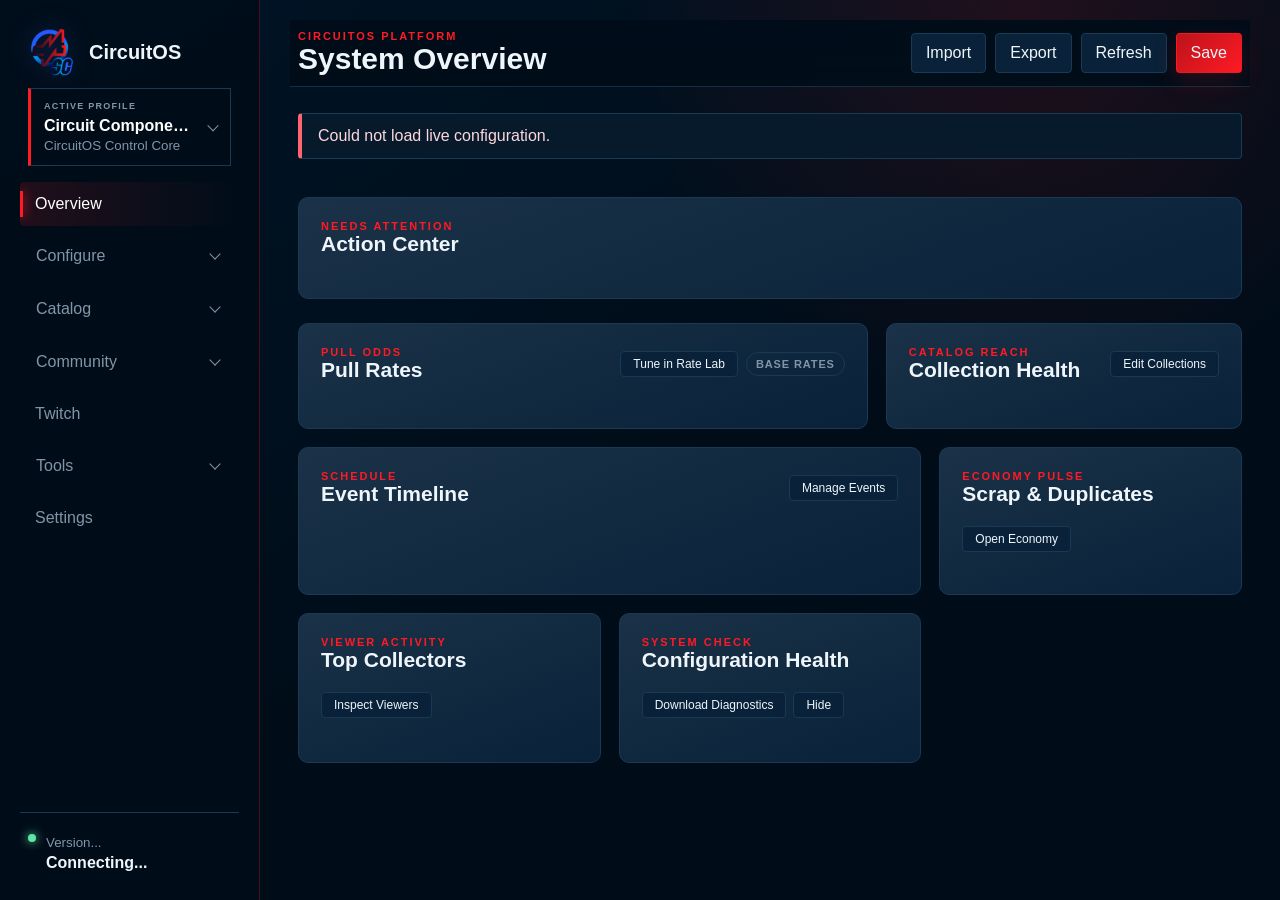
==== tools/admin/index.html @ f86ada71 "0.8 curated themes (2/3, 3/3): Appearance theme+accent + backend schema Rework the Appearance page f" ====
<!doctype html>
<html lang="en">
<head>
  <meta charset="utf-8">
  <meta name="viewport" content="width=device-width, initial-scale=1">
  <title>CircuitOS</title>
  <link rel="stylesheet" href="styles.css">
</head>
<body>
  <div id="firstRunWizard" class="wizard-overlay" role="dialog" aria-modal="true" aria-labelledby="wizardTitle" hidden>
    <div class="wizard-shell">
      <header class="wizard-header">
        <img src="circuitos-icon.png" alt="" class="wizard-logo">
        <div>
          <div class="brand-kicker">CIRCUITOS FIRST RUN</div>
          <h1 id="wizardTitle">Build Your Collection Game</h1>
          <p>Start blank or use the Circuit Components starter. Once setup is done, connect Twitch and you're live.</p>
        </div>
      </header>

      <div class="wizard-progress" aria-label="Setup progress">
        <div class="wizard-progress-step active" data-wizard-progress="1"><span>1</span>Starting point</div>
        <div class="wizard-progress-step" data-wizard-progress="2"><span>2</span>Game identity</div>
        <div class="wizard-progress-step" data-wizard-progress="3"><span>3</span>First collection</div>
        <div class="wizard-progress-step" data-wizard-progress="4"><span>4</span>Review</div>
      </div>

      <div id="wizardError" class="notice error" hidden></div>

      <section class="wizard-step" data-wizard-step="1">
        <div class="wizard-step-heading">
          <div class="panel-kicker">STARTING POINT</div>
          <h2>How do you want to begin?</h2>
          <p>You can add, remove, import, and rename collections later.</p>
        </div>
        <div class="wizard-choice-grid">
          <button type="button" class="wizard-choice active" data-wizard-preset="blank">
            <strong>Blank Collection</strong>
            <span>One generic collection with your own starter items.</span>
            <small>Recommended for cards, creatures, games, and original ideas.</small>
          </button>
          <button type="button" class="wizard-choice" data-wizard-preset="circuit">
            <strong>Circuit Components Starter</strong>
            <span>Use the included five-collection electronics catalog.</span>
            <small>A complete example you can customize immediately.</small>
          </button>
        </div>
      </section>

      <section class="wizard-step" data-wizard-step="2" hidden>
        <div class="wizard-step-heading">
          <div class="panel-kicker">GAME IDENTITY</div>
          <h2>Name the experience</h2>
          <p>These names appear in the editor, your overlay, and chat. "Redemption name" is the channel-point reward viewers redeem to pull; the singular/plural just keep chat messages reading naturally.</p>
        </div>
        <div class="wizard-field-grid">
          <label class="field"><span>Game name</span><input id="wizardGameName" maxlength="80" placeholder="e.g. Card Quest"></label>
          <label class="field"><span>Panel nickname</span><input id="wizardAdminName" maxlength="80" placeholder="e.g. Card Quest Control" title="Shown in the sidebar under your game name."></label>
          <label class="field"><span>Redemption name</span><input id="wizardRedemptionName" maxlength="80" placeholder="e.g. Pull a Card"></label>
          <label class="field"><span>Item singular</span><input id="wizardItemSingular" maxlength="80" placeholder="e.g. card"></label>
          <label class="field"><span>Item plural</span><input id="wizardItemPlural" maxlength="80" placeholder="e.g. cards"></label>
          <label class="field"><span>Collection singular</span><input id="wizardCollectionSingular" maxlength="80" placeholder="e.g. set"></label>
          <label class="field"><span>Collection plural</span><input id="wizardCollectionPlural" maxlength="80" placeholder="e.g. sets"></label>
          <label class="field"><span>Currency name</span><input id="wizardCurrencyName" maxlength="80" placeholder="e.g. Coins"></label>
          <label class="field wizard-color-field"><span>Accent color</span><input id="wizardAccent" type="color" value="#ff1a24"></label>
        </div>
      </section>

      <section class="wizard-step" data-wizard-step="3" hidden>
        <div class="wizard-step-heading">
          <div class="panel-kicker">FIRST COLLECTION</div>
          <h2 id="wizardCollectionHeading">Create the first collection</h2>
          <p id="wizardCollectionHelp">Enter one starter item per line. Stable IDs are generated automatically.</p>
        </div>
        <div id="wizardBlankCollection" class="wizard-collection-fields">
          <label class="field"><span>Collection name</span><input id="wizardCollectionName" maxlength="80" value="Starter Collection"></label>
          <label class="field"><span>Starter items</span><textarea id="wizardItems" rows="9">Item One
Item Two
Item Three</textarea></label>
        </div>
        <div id="wizardStarterSummary" class="wizard-preset-summary" hidden></div>
      </section>

      <section class="wizard-step" data-wizard-step="4" hidden>
        <div class="wizard-step-heading">
          <div class="panel-kicker">REVIEW</div>
          <h2>Ready to initialize CircuitOS</h2>
          <p>This creates the profile and catalog with validation and timestamped backups.</p>
        </div>
        <div id="wizardReview" class="wizard-review"></div>
      </section>

      <footer class="wizard-footer">
        <button id="wizardBackButton" type="button" class="button secondary" hidden>Back</button>
        <div class="wizard-footer-spacer"></div>
        <button id="wizardNextButton" type="button" class="button primary">Next</button>
        <button id="wizardCompleteButton" type="button" class="button primary" hidden>Create Game</button>
      </footer>
    </div>
  </div>

  <div id="eventImportModal" class="import-overlay" role="dialog" aria-modal="true" aria-labelledby="eventImportTitle" hidden>
    <div class="import-shell">
      <div class="import-header">
        <div>
          <div class="panel-kicker">CATALOG BUILDER</div>
          <h1 id="eventImportTitle">Import Event Items</h1>
          <p>Paste a list or load a CSV, inspect the generated IDs, then apply it to the editor.</p>
        </div>
        <button id="closeEventImportButton" class="button secondary small" type="button">Close</button>
      </div>
      <div class="import-body">
        <div class="import-controls">
          <label class="field">
            <span>Destination</span>
            <select id="eventImportMode">
              <option value="new">Create a new event</option>
              <option value="existing">Add to an existing event</option>
            </select>
          </label>
          <label id="eventImportNameField" class="field">
            <span>New event name</span>
            <input id="eventImportName" type="text" value="Imported Event" maxlength="80">
          </label>
          <label id="eventImportTargetField" class="field" hidden>
            <span>Existing event</span>
            <select id="eventImportTarget"></select>
          </label>
          <label class="field">
            <span>Input format</span>
            <select id="eventImportFormat">
              <option value="auto">Auto detect</option>
              <option value="names">Names only</option>
              <option value="id-name">ID and name CSV</option>
            </select>
          </label>
          <label id="eventImportWeightField" class="field">
            <span>Pull weight</span>
            <input id="eventImportWeight" type="number" min="0" step="0.1" value="10">
          </label>
          <label id="eventImportValueField" class="field">
            <span id="eventImportValueLabel">Salvage value</span>
            <input id="eventImportValue" type="number" min="1" step="1" value="2">
          </label>
          <label id="eventImportStartField" class="field">
            <span>Starts (local time)</span>
            <input id="eventImportStart" type="datetime-local">
          </label>
          <label id="eventImportEndField" class="field">
            <span>Ends (local time)</span>
            <input id="eventImportEnd" type="datetime-local">
          </label>
        </div>
        <div class="import-source-row">
          <label class="field import-source-field">
            <span>Items</span>
            <textarea id="eventImportSource" rows="9" placeholder="Pikachu&#10;Raichu&#10;Pichu"></textarea>
          </label>
          <div class="import-source-help">
            <button id="loadEventCsvButton" class="button secondary" type="button">Load CSV</button>
            <input id="eventCsvFile" type="file" accept=".csv,.txt,text/csv,text/plain" hidden>
            <p>Names-only lists use one item per line. CSV accepts <code>id,name</code> with an optional header and quoted values.</p>
          </div>
        </div>
        <div class="import-preview-header">
          <div>
            <div class="subsection-title">Preview</div>
            <p id="eventImportSummary">Enter items to build a preview.</p>
          </div>
          <span id="eventImportStatus" class="metric-chip">WAITING</span>
        </div>
        <div id="eventImportIssues" class="import-issues"></div>
        <div class="import-table-wrap">
          <div class="import-table import-table-header">
            <span>#</span><span>Generated ID</span><span>Display name</span><span>Status</span>
          </div>
          <div id="eventImportPreview" class="import-preview"></div>
        </div>
      </div>
      <div class="import-footer">
        <span>Applying changes updates the editor only. Saving still requires confirmation and creates backups.</span>
        <div class="import-footer-actions">
          <button id="cancelEventImportButton" class="button secondary" type="button">Cancel</button>
          <button id="skipEventImportButton" class="button secondary" type="button" hidden>Skip Errors</button>
          <button id="applyEventImportButton" class="button primary" type="button" disabled>Apply to Editor</button>
        </div>
      </div>
    </div>
  </div>

  <div id="collectionImportModal" class="import-overlay" role="dialog" aria-modal="true" aria-labelledby="collectionImportTitle" hidden>
    <div class="import-shell">
      <div class="import-header">
        <div>
          <div class="panel-kicker">CATALOG BUILDER</div>
          <h1 id="collectionImportTitle">Import Collection Items</h1>
          <p>Paste a list or load a CSV, inspect the generated IDs, then apply it to the editor.</p>
        </div>
        <button id="closeCollectionImportButton" class="button secondary small" type="button">Close</button>
      </div>
      <div class="import-body">
        <div class="import-controls">
          <label class="field">
            <span>Destination</span>
            <select id="collectionImportMode">
              <option value="new">Create a new collection</option>
              <option value="existing">Add to an existing collection</option>
            </select>
          </label>
          <label id="collectionImportNameField" class="field">
            <span>New collection name</span>
            <input id="collectionImportName" type="text" value="Imported Collection" maxlength="80">
          </label>
          <label id="collectionImportTargetField" class="field" hidden>
            <span>Existing collection</span>
            <select id="collectionImportTarget"></select>
          </label>
          <label class="field">
            <span>Input format</span>
            <select id="collectionImportFormat">
              <option value="auto">Auto detect</option>
              <option value="names">Names only</option>
              <option value="id-name">ID and name CSV</option>
            </select>
          </label>
          <label id="collectionImportWeightField" class="field">
            <span>Pull weight</span>
            <input id="collectionImportWeight" type="number" min="0" step="0.1" value="10">
          </label>
          <label id="collectionImportValueField" class="field">
            <span>Salvage value</span>
            <input id="collectionImportValue" type="number" min="1" step="1" value="1">
          </label>
        </div>
        <div class="import-source-row">
          <label class="field import-source-field">
            <span>Items</span>
            <textarea id="collectionImportSource" rows="9" placeholder="Pikachu&#10;Raichu&#10;Pichu"></textarea>
          </label>
          <div class="import-source-help">
            <button id="loadCollectionCsvButton" class="button secondary" type="button">Load CSV</button>
            <input id="collectionCsvFile" type="file" accept=".csv,.txt,text/csv,text/plain" hidden>
            <p>Names-only lists use one item per line. CSV accepts <code>id,name</code> with an optional header and quoted values.</p>
          </div>
        </div>
        <div class="import-preview-header">
          <div>
            <div class="subsection-title">Preview</div>
            <p id="collectionImportSummary">Enter items to build a preview.</p>
          </div>
          <span id="collectionImportStatus" class="metric-chip">WAITING</span>
        </div>
        <div id="collectionImportIssues" class="import-issues"></div>
        <div class="import-table-wrap">
          <div class="import-table import-table-header">
            <span>#</span><span>Generated ID</span><span>Display name</span><span>Status</span>
          </div>
          <div id="collectionImportPreview" class="import-preview"></div>
        </div>
      </div>
      <div class="import-footer">
        <span>Applying changes updates the editor only. Saving still requires confirmation and creates backups.</span>
        <div class="import-footer-actions">
          <button id="cancelCollectionImportButton" class="button secondary" type="button">Cancel</button>
          <button id="skipCollectionImportButton" class="button secondary" type="button" hidden>Skip Errors</button>
          <button id="applyCollectionImportButton" class="button primary" type="button" disabled>Apply to Editor</button>
        </div>
      </div>
    </div>
  </div>

  <div class="app-shell">
    <aside class="sidebar">
      <div class="brand">
        <img class="brand-icon" src="circuitos-icon.png" alt="">
        <div class="brand-title">CircuitOS</div>
      </div>

      <div class="profile-switcher-wrap">
        <button id="profileSwitcherTrigger" class="active-profile" type="button" aria-haspopup="listbox" aria-expanded="false">
          <span>ACTIVE PROFILE</span>
          <strong id="activeProfileGame">Circuit Components</strong>
          <small id="activeProfileAdmin">CircuitOS Control Core</small>
        </button>
        <div id="profileSwitcherDropdown" class="profile-switcher-dropdown" hidden role="listbox">
          <div id="profileSwitcherList" class="profile-switcher-list"></div>
          <button id="profileSwitcherManage" class="profile-switcher-manage" type="button">
            <i class="ti ti-settings" aria-hidden="true"></i> Manage profiles
          </button>
        </div>
      </div>

      <nav class="nav" aria-label="Admin sections">
        <button class="nav-button active" data-view="overview">Overview</button>
        <details class="nav-group" id="settingsNav">
          <summary>Configure</summary>
          <div class="nav-group-items">
            <button class="nav-button" data-view="branding">Game Profile</button>
            <button class="nav-button" data-view="appearance">Appearance</button>
            <button class="nav-button" data-view="overlay">Overlay Editor</button>
            <button class="nav-button" data-view="messages">Messages</button>
          </div>
        </details>
        <details class="nav-group" id="collectionsNav">
          <summary>Catalog</summary>
          <div class="nav-group-items">
            <button class="nav-button" data-view="collections">Main Collections</button>
            <button class="nav-button" data-view="events">Events</button>
            <button class="nav-button" data-view="boost">Featured Boost</button>
          </div>
        </details>
        <details class="nav-group" id="viewersNav">
          <summary>Community</summary>
          <div class="nav-group-items">
            <button class="nav-button" data-view="viewers">Inventory</button>
            <button class="nav-button" data-view="roles">Discord Roles <span id="roleNavBadge" class="nav-badge" hidden></span></button>
            <button class="nav-button" data-view="economy">Economy</button>
            <button class="nav-button" data-view="patchnotes">Patch Notes</button>
          </div>
        </details>
        <button class="nav-button" data-view="twitch">Twitch</button>
        <details class="nav-group" id="toolsNav">
          <summary>Tools</summary>
          <div class="nav-group-items">
            <button class="nav-button" data-view="ratelab">Rate Lab</button>
            <button class="nav-button" data-view="backups">Backups</button>
          </div>
        </details>
        <button class="nav-button" data-view="settings">Settings</button>
      </nav>

      <div class="sidebar-footer">
        <span class="connection-dot"></span>
        <div>
          <small id="runtimeVersion">Version...</small>
          <button type="button" id="sessionMode" class="session-mode" title="Account, data location, and Twitch login">Connecting...</button>
        </div>
        <div id="sessionPanel" class="session-panel" hidden></div>
      </div>
    </aside>

    <main class="workspace">
      <header class="topbar">
        <div>
          <div class="eyebrow">CIRCUITOS PLATFORM</div>
          <h1 id="viewTitle">System Overview</h1>
        </div>
        <div class="top-actions">
          <input id="importFile" type="file" accept="application/json" hidden>
          <button id="importButton" class="button secondary">Import</button>
          <button id="exportButton" class="button secondary">Export</button>
          <button id="reloadButton" class="button secondary" title="Reload everything from disk (catalog, profile, viewers, roles, backups)">Refresh</button>
          <button id="saveButton" class="button primary" title="Save catalog changes — collections, items, rates, and boost">Save</button>
        </div>
      </header>

      <div id="notice" class="notice" hidden></div>

      <section id="brandingView" class="view">
        <div class="branding-layout">
          <article class="panel">
            <div class="panel-header">
              <div>
                <div class="panel-kicker">SYSTEM PROFILE</div>
                <h2>Game Profile</h2>
              </div>
              <span id="profileStatus" class="metric-chip"></span>
            </div>
            <p class="profile-help">These choices shape the names and chat commands across your game — the overlay and chat replies.</p>
            <div class="profile-fields">
              <label class="field"><span>Game name</span><input id="profileGameName" type="text" maxlength="80"></label>
              <label class="field"><span>Panel nickname</span><input id="profileAdminName" type="text" maxlength="80" title="Name shown in the sidebar under your game name. Also used as the control panel title."></label>
              <label class="field"><span>Redemption name</span><input id="profileRedemptionName" type="text" maxlength="80"></label>
              <label class="field"><span>Redemption cost (points)</span><input id="profileRedemptionCost" type="number" min="1" max="1000000" step="1" title="Channel-point cost when CircuitOS creates this profile's Twitch reward. Used on first sync; you can also change it from the Twitch page."></label>
              <label class="field"><span>Item singular</span><input id="profileItemSingular" type="text" maxlength="80"></label>
              <label class="field"><span>Item plural</span><input id="profileItemPlural" type="text" maxlength="80"></label>
              <label class="field"><span>Collection singular</span><input id="profileCollectionSingular" type="text" maxlength="80"></label>
              <label class="field"><span>Collection plural</span><input id="profileCollectionPlural" type="text" maxlength="80"></label>
              <label class="field"><span>Currency name</span><input id="profileCurrencyName" type="text" maxlength="80"></label>
              <label class="field"><span>Cooldown between redeems (sec)</span><input id="profileCooldown" type="number" min="0" max="3600" step="1" title="Seconds between pulls per viewer. 0 = no cooldown."></label>
              <label class="field"><span>Duplicate protection (pulls)</span><input id="profileDupProtection" type="number" min="0" max="20" step="1" title="After a duplicate pull, the next N pulls for that viewer are guaranteed to land on items they don't own yet. 0 = disabled."></label>
            </div>
            <div class="subsection-title">Chat commands</div>
            <div id="profileCommands" class="command-list"></div>
            <div class="subsection-title">Test a command</div>
            <p class="panel-note">Run a command against this profile's saved data as a sandbox viewer — no Twitch, no live data changed. Save first to test your latest edits.</p>
            <div class="command-tester">
              <input id="commandTestInput" type="text" placeholder="e.g. components, balance, collection circuits" autocomplete="off">
              <button id="commandTestButton" class="button secondary" type="button">Run test</button>
            </div>
            <div id="commandTestOutput" class="command-test-output" hidden></div>
            <div class="profile-actions">
              <button id="resetProfileButton" class="button secondary">Reset to defaults</button>
              <button id="saveProfileButton" class="button primary">Save</button>
            </div>
          </article>

          <article class="panel profile-preview-panel">
            <div class="panel-kicker">LIVE PREVIEW</div>
            <div class="profile-preview-brand">
              <img class="brand-icon profile-preview-icon" src="circuitos-icon.png" alt="">
              <div>
                <h2 id="previewAdminName"></h2>
              </div>
            </div>
            <div class="profile-preview-card">
              <span id="previewGameName"></span>
              <strong id="previewRedemptionName"></strong>
              <p id="previewTerminology"></p>
            </div>
            <div class="profile-preview-message" id="previewMessage"></div>
          </article>
        </div>
      </section>

      <section id="appearanceView" class="view">
        <div class="branding-layout">
          <article class="panel">
            <div class="panel-header">
              <div>
                <div class="panel-kicker">APPEARANCE</div>
                <h2>Theme</h2>
              </div>
              <span id="appearanceStatus" class="metric-chip"></span>
            </div>
            <p class="profile-help">Pick a base theme, then your accent color. The structural colors are designed to stay legible and consistent — your accent is the brand pop. Saves with your game profile.</p>
            <div id="profileColors" class="color-grid"></div>
            <div class="profile-actions">
              <button id="saveAppearanceButton" class="button primary">Save</button>
            </div>
          </article>

          <article class="panel profile-preview-panel">
            <div class="panel-kicker">LIVE PREVIEW</div>
            <p class="profile-help">The whole panel restyles as you pick colors.</p>
            <div class="profile-preview-card">
              <strong>Sample panel</strong>
              <p>Headings, body text, and muted captions use your Text and Muted colors.</p>
            </div>
            <div class="profile-preview-message">@Viewer found a new item! Balance: 25.</div>
            <div class="profile-actions">
              <button type="button" class="button primary">Accent button</button>
              <button type="button" class="button secondary">Secondary</button>
            </div>
          </article>
        </div>
      </section>

      <section id="messagesView" class="view">
        <div class="messages-toolbar">
          <div>
            <div class="panel-kicker">CHAT OUTPUT</div>
            <h2>Message Templates</h2>
            <p>These are the lines your bot posts in chat. Use only the placeholders shown for each message. Native Twitch applies them as soon as you save.</p>
          </div>
          <span id="messageStatus" class="metric-chip"></span>
          <button id="resetAllMessagesButton" class="button secondary">Reset All Messages</button>
          <button id="saveMessagesButton" class="button primary">Save Messages</button>
        </div>
        <details class="message-guide">
          <summary>How message templates work</summary>
          <div class="message-guide-body">
            <p>Write the sentence exactly as viewers should see it. Placeholder chips insert live values such as the viewer name, item, progress, or balance.</p>
            <p>Click a chip to insert it at the cursor. Hover or focus a chip to see what it means. Keep the braces intact. Native Twitch uses your changes right after you save.</p>
          </div>
        </details>
        <div id="messageList" class="message-list"></div>
      </section>


      <section id="twitchView" class="view">
        <div class="twitch-layout">
          <article class="panel twitch-hero-panel">
            <div class="panel-header">
              <div>
                <div class="panel-kicker">NATIVE INTEGRATION</div>
                <h2>Twitch Settings</h2>
              </div>
              <span id="twitchStatusChip" class="metric-chip">CHECKING</span>
            </div>
            <p class="profile-help">Native Twitch is the 0.7 path: log in, verify readiness, then let CircuitOS manage rewards and redemptions without pasted C#.</p>
            <div id="twitchAccountCard" class="twitch-account-card"></div>
          </article>

          <article class="panel twitch-helper-panel">
            <div class="panel-header">
              <div>
                <div class="panel-kicker">WORKFLOW</div>
                <h2>Twitch Tools</h2>
              </div>
            </div>
            <p class="profile-help">Keep the Twitch page focused on things you can do: rewards, native mode, and fallback setup.</p>
            <div id="twitchUtilityList" class="twitch-utility-grid"></div>
          </article>

          <article class="panel twitch-wide-panel">
            <div class="panel-header">
              <div>
                <div class="panel-kicker">CHANNEL POINTS</div>
                <h2>Reward Management</h2>
              </div>
            </div>
            <p class="profile-help">Create, review, and eventually edit or remove the channel-point rewards CircuitOS manages for live profiles.</p>
            <div id="twitchRewardList" class="twitch-reward-list"></div>
          </article>
        </div>
      </section>

      <section id="overviewView" class="view active">
        <div id="stats" class="stats-grid overview-stats"></div>

        <article class="panel overview-action-panel">
          <div class="panel-header">
            <div>
              <div class="panel-kicker">NEEDS ATTENTION</div>
              <h2>Action Center</h2>
            </div>
          </div>
          <div id="actionCenter" class="action-list"></div>
        </article>

        <div class="overview-grid">
          <article class="panel overview-rate-panel">
            <div class="panel-header">
              <div>
                <div class="panel-kicker">PULL ODDS</div>
                <h2 id="rateChartTitle">Pull Rates</h2>
              </div>
              <div class="rate-panel-actions">
                <button class="button small" data-jump-view="ratelab">Tune in Rate Lab</button>
                <span id="rateStateChip" class="metric-chip">BASE RATES</span>
              </div>
            </div>
            <div id="rateChart" class="rate-chart"></div>
          </article>

          <article class="panel clickable-card" data-jump-view="collections">
            <div class="panel-header">
              <div>
                <div class="panel-kicker">CATALOG REACH</div>
                <h2 id="collectionHealthTitle">Collection Health</h2>
              </div>
              <button id="editCollectionsButton" class="button small" data-jump-view="collections">Edit Collections</button>
            </div>
            <div id="overviewCollections" class="health-table"></div>
          </article>
        </div>

        <div class="dashboard-grid">
          <article class="panel dashboard-wide clickable-card" data-jump-view="events">
            <div class="panel-header">
              <div>
                <div class="panel-kicker">SCHEDULE</div>
                <h2>Event Timeline</h2>
              </div>
              <button class="button small" data-jump-view="events">Manage Events</button>
            </div>
            <div id="overviewEvents" class="timeline-list"></div>
          </article>

          <article class="panel clickable-card" data-jump-view="economy">
            <div class="panel-header">
              <div>
                <div class="panel-kicker">ECONOMY PULSE</div>
                <h2 id="overviewEconomyTitle">Scrap &amp; Duplicates</h2>
              </div>
              <button class="button small" data-jump-view="economy">Open Economy</button>
            </div>
            <div id="overviewEconomy" class="pulse-grid"></div>
          </article>

          <article class="panel clickable-card" data-jump-view="viewers">
            <div class="panel-header">
              <div>
                <div class="panel-kicker">VIEWER ACTIVITY</div>
                <h2>Top Collectors</h2>
              </div>
              <button class="button small" data-jump-view="viewers">Inspect Viewers</button>
            </div>
            <div id="overviewLeaders" class="leader-list compact-list"></div>
          </article>

          <article id="systemCheckPanel" class="panel">
            <div class="panel-header">
              <div>
                <div class="panel-kicker">SYSTEM CHECK</div>
                <h2>Configuration Health</h2>
              </div>
              <div class="panel-header-actions">
                <button id="downloadDiagnosticsButton" class="button small">Download Diagnostics</button>
                <button id="hideSystemCheckButton" class="button small" type="button" title="Hide this card">Hide</button>
              </div>
            </div>
            <div id="healthList" class="health-list"></div>
          </article>
        </div>
        <button id="showSystemCheckButton" class="button secondary small overview-restore" type="button" hidden>Show System Check card</button>
      </section>

      <section id="economyView" class="view">
        <div id="economyStats" class="stats-grid"></div>
        <div class="overview-grid">
          <article class="panel">
            <div class="panel-header">
              <div>
                <div class="panel-kicker">DUPLICATE PRESSURE</div>
                <h2 id="collectionEconomyTitle">Unclaimed Scrap by Collection</h2>
              </div>
            </div>
            <div id="collectionEconomy" class="economy-table"></div>
          </article>
          <article class="panel">
            <div class="panel-header">
              <div>
                <div class="panel-kicker">CIRCULATION</div>
                <h2 id="currencyLeaderTitle">Top Scrap Balances</h2>
              </div>
            </div>
            <div id="scrapLeaders" class="leader-list"></div>
          </article>
        </div>
      </section>

      <section id="viewersView" class="view">
        <div class="viewer-toolbar">
          <div>
            <div class="panel-kicker">READ-ONLY INVENTORY</div>
            <h2>Viewer Inspector</h2>
          </div>
          <input id="viewerSearch" type="search" placeholder="Search display name or Twitch ID">
        </div>
        <div class="viewer-layout">
          <div id="viewerList" class="viewer-list"></div>
          <article id="viewerDetail" class="panel viewer-detail"></article>
        </div>
      </section>

      <section id="rolesView" class="view">
        <div id="roleStats" class="stats-grid"></div>
        <div class="role-layout">
          <article class="panel role-queue-panel">
            <div class="panel-header">
              <div>
                <div class="panel-kicker">ACTION REQUIRED</div>
                <h2>Pending Role Awards</h2>
              </div>
              <span id="pendingRoleCount" class="metric-chip"></span>
            </div>
            <div id="pendingRoleAwards" class="role-award-list"></div>
          </article>

          <article class="panel">
            <div class="panel-header">
              <div>
                <div class="panel-kicker">ROLE MAPPING</div>
                <h2>Discord Role Names</h2>
              </div>
            </div>
            <p class="role-help">Enter the exact role name used in your Discord server.</p>
            <div id="roleNameSettings" class="role-name-list"></div>
            <button id="saveRoleNamesButton" class="button primary role-save">Save Role Names</button>
          </article>

          <article class="panel role-history-panel">
            <div class="panel-header">
              <div>
                <div class="panel-kicker">COMPLETED TASKS</div>
                <h2>Assignment History</h2>
              </div>
            </div>
            <div id="assignedRoleAwards" class="role-award-list"></div>
          </article>
        </div>
      </section>

      <section id="ratelabView" class="view">
        <div class="ratelab-toolbar">
          <div>
            <div class="panel-kicker">PULL ODDS</div>
            <h2>Rate Lab</h2>
            <p>Adjust collection odds and review how the pulls should land.</p>
          </div>
          <div class="ratelab-toolbar-controls">
            <label class="simulation-count">
              <span>SIMULATED REDEEMS</span>
              <input id="ratelabSimCount" type="number" min="100" max="100000" step="100" value="10000">
            </label>
            <button id="runRatelabSimButton" class="button primary">Run Check</button>
          </div>
          <span id="ratelabBoostChip" class="metric-chip">BASE RATES</span>
        </div>

        <div id="ratelabStats" class="stats-grid"></div>

        <div class="ratelab-layout">
          <article class="panel">
            <div class="panel-header">
              <div>
                <div class="panel-kicker">ODDS</div>
                <h2>Collection Odds</h2>
              </div>
              <button class="help-tip" type="button" data-tip="Higher weights make a collection show up more often. The percent shown is its share of all active pull weight. Changes save with the main Save action.">?</button>
            </div>
            <div id="ratelabWeightEditor" class="weight-editor"></div>
          </article>

          <article class="panel">
            <div class="panel-header">
              <div>
                <div class="panel-kicker">DISTRIBUTION CHECK</div>
                <h2>Expected vs. Simulated</h2>
              </div>
              <span id="ratelabSimStatus" class="metric-chip">READY</span>
            </div>
            <div id="ratelabSimResults" class="simulation-table"></div>
          </article>
        </div>

        <article class="panel ratelab-tiers-panel">
          <div class="panel-header">
            <div>
              <div class="panel-kicker">ITEM RARITY</div>
              <h2>Rarity Tiers</h2>
            </div>
            <button class="help-tip" type="button" data-tip="Rarity tiers give items within a collection different pull weights. When tiers are defined, the pull rolls a tier first (weighted), then picks a random item from that tier. Collections without tiers pull all items at equal odds.">?</button>
          </div>
          <div id="ratelabTiersContent"></div>
        </article>
      </section>

      <section id="patchnotesView" class="view">
        <div class="patch-layout">
          <article class="panel patch-editor">
            <div class="panel-header">
              <div>
                <div class="panel-kicker">DISCORD DRAFT</div>
                <h2>Patch Note Builder</h2>
              </div>
              <span id="patchChangeCount" class="metric-chip">0 CHANGES</span>
            </div>
            <label class="field wide patch-field">
              <span>Post title</span>
              <input id="patchTitle" type="text" maxlength="120" value="Circuit Components Update">
            </label>
            <label class="field wide patch-field">
              <span>Opening message (optional)</span>
              <textarea id="patchIntro" rows="3" placeholder="A quick update to the Circuit Components system..."></textarea>
            </label>
            <label class="field wide patch-field">
              <span>Extra notes (one item per line)</span>
              <textarea id="patchExtra" rows="5" placeholder="Added a new viewer perk&#10;Adjusted event artwork"></textarea>
            </label>
            <div class="patch-actions">
              <button id="markPublishedButton" class="button secondary">Mark Published</button>
              <small>Resets the comparison point to the current editor values.</small>
            </div>
          </article>

          <article class="panel patch-preview-panel">
            <div class="panel-header">
              <div>
                <div class="panel-kicker">READY TO POST</div>
                <h2>Discord Preview</h2>
              </div>
              <span id="patchCharacterCount" class="metric-chip">0 / 2000</span>
            </div>
            <textarea id="patchOutput" class="patch-output" readonly aria-label="Generated Discord patch notes"></textarea>
            <button id="copyPatchButton" class="button primary patch-copy">Copy for Discord</button>
          </article>
        </div>
      </section>

      <section id="backupsView" class="view">
        <div class="backup-toolbar">
          <div>
            <div class="panel-kicker">RECOVERY CONTROL</div>
            <h2>Backup &amp; Recovery Center</h2>
            <p>Configuration backups only. Viewer inventory is never available for restore here.</p>
          </div>
          <label class="backup-filter">
            <span>SHOW</span>
            <select id="backupFilter">
              <option value="all">All managed files</option>
              <option value="components">Components Catalog</option>
              <option value="boost">Featured Boost</option>
              <option value="roles">Discord Role Awards</option>
              <option value="profile">System Profile</option>
            </select>
          </label>
          <button id="refreshBackupsButton" class="button secondary">Refresh History</button>
        </div>

        <div class="backup-guide">
          <article>
            <strong>What's backed up</strong>
            <span>Catalog, featured boosts, Discord role awards, and game profile. Backups are created automatically every time you save.</span>
          </article>
          <article>
            <strong>Viewer inventory is safe</strong>
            <span>Pulls and balances are never touched by a restore — only catalog and profile data changes.</span>
          </article>
          <article>
            <strong>Safe to restore</strong>
            <span>CircuitOS validates the file and takes a fresh snapshot of your current config before applying any restore.</span>
          </article>
        </div>

        <div id="backupStats" class="stats-grid"></div>
        <div class="backup-layout">
          <article class="panel backup-list-panel">
            <div class="panel-header">
              <div>
                <div class="panel-kicker">TIMESTAMPED FILES</div>
                <h2>Backup History</h2>
              </div>
            </div>
            <div class="backup-subhead">What's covered</div>
            <div id="backupLiveFiles" class="backup-live-files"></div>
            <div class="backup-subhead">Available backups</div>
            <div id="backupList" class="backup-list"></div>
          </article>

          <article class="panel backup-preview-panel">
            <div class="panel-header">
              <div>
                <div class="panel-kicker">INSPECT BEFORE RESTORE</div>
                <h2 id="backupPreviewTitle">Select a Backup</h2>
              </div>
              <span id="backupValidationBadge" class="metric-chip">NO FILE</span>
            </div>
            <div id="backupPreviewMeta" class="backup-meta"></div>
            <div id="backupDifference" class="backup-difference"></div>
            <div id="backupValidation" class="health-list"></div>
            <pre id="backupJson" class="backup-json">Choose a backup from the history to inspect its contents.</pre>
            <div class="backup-actions">
              <button id="downloadBackupButton" class="button secondary" disabled>Download Backup</button>
              <button id="restoreBackupButton" class="button danger" disabled>Restore This Backup</button>
            </div>
          </article>
        </div>
      </section>

      <section id="collectionsView" class="view">
        <div class="section-toolbar">
          <p id="collectionsHelp">Edit permanent collection rates, salvage value, labels, and parts.</p>
          <div class="toolbar-actions">
            <button id="importCollectionButton" class="button primary">Import Items</button>
            <button id="addCollectionButton" class="button secondary">Add Collection</button>
            <button id="shareAllCollectionsButton" class="button secondary" type="button" title="Export all permanent collections as one shareable .circuitcollection pack">Share All</button>
          </div>
        </div>
        <div class="collection-browser-toolbar">
          <label class="collection-search">
            <span>Search collections or items</span>
            <input id="collectionSearch" type="search" placeholder="Search collections or items">
          </label>
          <span id="collectionListSummary" class="collection-list-summary"></span>
          <button id="expandCollectionsButton" class="button secondary small" type="button">Expand All</button>
          <button id="collapseCollectionsButton" class="button secondary small" type="button">Collapse All</button>
        </div>
        <div id="permanentCollections" class="card-list"></div>
      </section>

      <section id="eventsView" class="view">
        <div class="section-toolbar">
          <p id="eventsHelp">Events only affect pulls while enabled and inside their UTC window.</p>
          <div class="toolbar-actions">
            <button id="importEventButton" class="button primary">Import Items</button>
            <button id="addEventButton" class="button secondary">Add Event</button>
          </div>
        </div>
        <div id="eventCollections" class="card-list"></div>
      </section>

      <section id="boostView" class="view">
        <article class="panel boost-panel">
          <div class="boost-master-row">
            <div>
              <div class="panel-kicker">FEATURED STREAM</div>
              <h2>Boost Controls</h2>
              <p>A boost temporarily makes chosen collections more likely to be pulled — handy for featuring a set during a special stream. Turn it on, then set how much each collection is boosted.</p>
            </div>
            <label class="toggle">
              <input id="boostEnabled" type="checkbox">
              <span></span>
              Enabled
            </label>
          </div>

          <label class="field wide">
            <span>Display name</span>
            <input id="boostName" type="text" maxlength="80">
          </label>

          <div class="subsection-title">Collection multipliers</div>
          <div id="boostMultipliers" class="multiplier-grid"></div>
        </article>
      </section>

      <section id="overlayView" class="view">
        <div class="section-toolbar">
          <p>Configure the OBS lower-third overlay — colors, position, timing, and content toggles.</p>
          <div class="toolbar-actions">
            <button id="refreshOverlayPreviewButton" class="button secondary" type="button">Refresh Preview</button>
            <button id="saveOverlayButton" class="button primary" type="button" disabled>Save Overlay Config</button>
          </div>
        </div>

        <div class="overlay-editor-layout">
          <div class="overlay-editor-col">
          <div class="panel overlay-preview-panel">
            <div class="panel-header">
              <div>
                <div class="panel-kicker">PREVIEW</div>
                <h2>Lower-Third Preview</h2>
              </div>
              <div class="overlay-preview-states">
                <button class="button secondary small active" data-preview-state="normal" type="button">Normal</button>
                <button class="button secondary small" data-preview-state="rare" type="button">Rare</button>
                <button class="button secondary small" data-preview-state="complete" type="button">Complete</button>
                <button class="button secondary small" data-preview-state="duplicate" type="button">Duplicate</button>
              </div>
            </div>
            <div class="overlay-preview-wrap">
              <iframe id="overlayPreviewFrame" src="/overlay/index.html?preview=1" title="Overlay preview" scrolling="no"></iframe>
            </div>
          </div>

          <article class="panel obs-source-panel">
              <div class="panel-kicker">OBS SETUP</div>
              <h2>Browser Source</h2>
              <p class="panel-note">In OBS, add a <strong>Browser Source</strong>. Enable <strong>Local file</strong> and navigate to this path:</p>
              <div class="obs-path-row">
                <span id="obsFilePath" class="obs-path-code">(loading&hellip;)</span>
                <button id="copyObsPathButton" class="button secondary small" type="button">Copy</button>
              </div>
              <p class="panel-note">Set width to <strong>1920</strong> and height to <strong>300</strong>. Perform a test redemption to confirm it updates.</p>
            </article>

            <article class="panel">
              <div class="panel-kicker">LAYOUT</div>
              <h2>Position &amp; Size</h2>
              <div class="overlay-field-grid" id="overlayLayoutFields"></div>
            </article>

            <article class="panel">
              <div class="panel-kicker">COLORS</div>
              <h2>Appearance</h2>
              <div class="overlay-field-grid" id="overlayAppearanceFields"></div>
            </article>

            <article class="panel">
              <div class="panel-kicker">STATE COLORS</div>
              <h2>State Overrides</h2>
              <p class="panel-note" id="overlayStateColorsNote">Switch to Rare, Complete, or Duplicate above to set per-state color overrides.</p>
              <div class="overlay-field-grid" id="overlayStateColorsFields"></div>
            </article>
          </div>

          <div class="overlay-editor-col">
            <article class="panel">
              <div class="panel-kicker">TIMING</div>
              <h2>Display &amp; Animation</h2>
              <div class="overlay-field-grid" id="overlayTimingFields"></div>
            </article>

            <article class="panel">
              <div class="panel-kicker">CONTENT</div>
              <h2>Display Options</h2>
              <div id="overlayContentFields"></div>
            </article>

            <article class="panel">
              <div class="panel-kicker">TEXT</div>
              <h2>Labels</h2>
              <p class="panel-note">Customize the static text shown on the overlay. Badge text (status, duplicate, complete) auto-uppercases.</p>
              <div class="overlay-field-grid" id="overlayLabelFields"></div>
            </article>
          </div>
        </div>
      </section>

      <section id="profilesView" class="view">
        <div class="section-toolbar">
          <p style="margin:0;color:var(--muted)">Manage game profiles. Each profile has its own catalog, inventory, and configuration.</p>
          <div class="toolbar-actions">
            <input id="moduleImportFile" type="file" accept=".circuitmodule,.circuitcollection,application/json" hidden>
            <button id="importModuleButton" class="button secondary" type="button">Import Module / Pack</button>
            <button id="exportModuleButton" class="button secondary" type="button">Export Active Profile</button>
            <button id="createProfileButton" class="button primary" type="button">New Profile</button>
          </div>
        </div>
        <div id="profilesSummary" class="profile-summary"></div>
        <div id="profileGrid" class="profile-grid"></div>
      </section>

      <section id="settingsView" class="view">
        <div class="section-toolbar">
          <div>
            <div class="panel-kicker">APP SETTINGS</div>
            <h2>Settings</h2>
            <p>Choose where CircuitOS keeps your data. Most streamers can stay on <strong>Local</strong> — it keeps everything on this PC and needs no account. <strong>Cloud</strong> is an advanced option for people comfortable setting up their own Appwrite project, so their data follows them across machines.</p>
          </div>
        </div>
        <div id="settingsCloudError" class="notice error" hidden></div>
        <div class="settings-layout">
          <article class="panel">
            <div class="panel-kicker">DATA STORAGE</div>
            <h2>Where your data lives</h2>
            <div id="settingsBackendCards" class="settings-backend"></div>
            <div id="settingsRestartNote" class="notice" hidden></div>
          </article>

          <article class="panel" id="settingsCloudPanel">
            <div class="panel-kicker">CLOUD CONNECTION</div>
            <h2>Appwrite Connection</h2>
            <p class="panel-note">Bring your own Appwrite project — Appwrite Cloud or self-hosted. These details are stored only on this PC and are never shared. <a href="https://cloud.appwrite.io" target="_blank" rel="noopener">Get an Appwrite project</a>.</p>
            <div class="settings-form">
              <label class="field"><span>Endpoint</span><input id="appwriteEndpoint" type="text" placeholder="https://nyc.cloud.appwrite.io/v1" autocomplete="off"></label>
              <label class="field"><span>Project ID</span><input id="appwriteProject" type="text" autocomplete="off"></label>
              <label class="field"><span>API key</span><input id="appwriteApiKey" type="password" placeholder="Paste to set or replace" autocomplete="off"></label>
              <label class="field"><span>Database ID</span><input id="appwriteDatabase" type="text" placeholder="circuitos" autocomplete="off"></label>
              <label class="field"><span>Table ID</span><input id="appwriteCollection" type="text" placeholder="profile_data" autocomplete="off"></label>
            </div>
            <div class="settings-actions">
              <button id="testAppwriteButton" class="button secondary" type="button">Test connection</button>
              <button id="saveAppwriteButton" class="button primary" type="button">Save connection</button>
            </div>
            <div id="appwriteTestResult" class="settings-test-result" hidden></div>
          </article>

          <article class="panel">
            <div class="panel-kicker">ABOUT</div>
            <h2>About CircuitOS</h2>
            <div class="settings-about">
              <div class="settings-about-row"><span>Version</span><strong id="aboutVersion">—</strong></div>
              <div class="settings-about-row"><span>Data storage</span><strong id="aboutBackend">—</strong></div>
              <div class="settings-about-row"><span>Data folder</span><strong id="aboutDataFolder" class="settings-path">—</strong></div>
            </div>
            <p class="panel-note" id="aboutUpdateNote">Updates are installed manually for now — an in-app updater is on the way.</p>
            <div class="settings-actions">
              <button id="openDataFolderButton" class="button secondary" type="button">Open data folder</button>
            </div>
          </article>

          <article class="panel">
            <div class="panel-kicker">PREFERENCES</div>
            <h2>Panel Preferences</h2>
            <label class="toggle"><input id="hideSystemCheckSetting" type="checkbox"><span></span> Hide the System Check card on the Overview</label>
          </article>
        </div>
      </section>
    </main>
  </div>

  <div id="profileSwitchModal" class="confirm-overlay" role="dialog" aria-modal="true" aria-labelledby="profileSwitchTitle" hidden>
    <div class="confirm-shell">
      <div class="panel-kicker">PROFILES</div>
      <h2 id="profileSwitchTitle">Switch Profile?</h2>
      <p id="profileSwitchMessage"></p>
      <div class="confirm-actions">
        <button id="cancelProfileSwitchButton" class="button secondary" type="button">Cancel</button>
        <button id="confirmProfileSwitchButton" class="button primary" type="button">Switch Profile</button>
      </div>
    </div>
  </div>

  <template id="statTemplate">
    <article class="stat-card">
      <div class="stat-label"></div>
      <div class="stat-value"></div>
      <div class="stat-detail"></div>
    </article>
  </template>

  <script src="app.js"></script>
</body>
</html>
---- tools/admin/styles.css ----
:root {
  color-scheme: dark;
  font-family: "Segoe UI", Arial, sans-serif;
  --bg: #000d19;
  --panel: #061a2b;
  --panel-2: #092239;
  --line: #193a55;
  --red: #ff1a24;
  --red-soft: color-mix(in srgb, var(--accent) 13%, transparent);
  --text: #eef5fb;
  --muted: #8295a8;
  --green: #5ee5a0;
  --amber: #ffc857;
  --blue: #56a8ff;
  --danger: #ff6670;
  --accent: var(--red);
  --red-border: color-mix(in srgb, var(--accent) 28%, transparent);
  --sidebar-bg: rgba(0, 13, 25, 0.93);
  --sidebar-card: rgba(0,10,20,0.3);
  --sidebar-card-hover: rgba(0,10,20,0.5);
  --chrome-bg: rgba(0, 13, 25, 0.96);

  /* Semantic tokens — the vocabulary the re-skin uses. Derived from the streamer colors above so any
     theme stays composed (see docs/design-language.md). Status hues stay fixed for legibility. */
  --surface: var(--panel);
  --surface-raised: var(--panel-2);
  --hairline: var(--line);
  --text-muted: var(--muted);
  --accent-soft: var(--red-soft);
  --accent-line: var(--red-border);
  --accent-readable: var(--accent);
  --accent-dark: color-mix(in srgb, var(--accent), #000 26%);
  --accent-glow: color-mix(in srgb, var(--accent) 35%, transparent);
  --positive: var(--green);
  --warning: var(--amber);
  --info: var(--blue);
}

* { box-sizing: border-box; }

html, body {
  min-width: 1080px;
  min-height: 100%;
  margin: 0;
  background:
    radial-gradient(circle at 80% 0%, var(--red-soft), transparent 30%),
    linear-gradient(145deg, #001426, var(--bg) 52%);
  color: var(--text);
}

button, input, select, textarea { font: inherit; }
button { cursor: pointer; }

.app-shell { display: grid; grid-template-columns: 260px 1fr; min-height: 100vh; }

.sidebar {
  position: sticky;
  top: 0;
  display: flex;
  flex-direction: column;
  height: 100vh;
  padding: 28px 20px;
  border-right: 1px solid var(--red-border);
  background: var(--sidebar-bg);
}

.brand { display: flex; align-items: center; gap: 13px; padding: 0 8px 20px; }
.brand-icon { flex: 0 0 auto; width: 48px; height: 48px; object-fit: contain; filter: drop-shadow(0 0 12px rgba(54, 128, 255, 0.25)); }
.eyebrow, .panel-kicker { color: var(--accent-readable); font-size: 11px; font-weight: 800; letter-spacing: 0.18em; }
.brand-title { font-size: 20px; font-weight: 800; }
.profile-switcher-wrap { position: relative; margin: -8px 8px 16px; }
.active-profile { display: block; width: 100%; padding: 12px 36px 12px 13px; border: 1px solid var(--line); border-left: 3px solid var(--red); border-radius: 0; background: var(--sidebar-card); text-align: left; cursor: pointer; position: relative; }
.active-profile:hover { background: var(--sidebar-card-hover); border-color: var(--line); border-left-color: var(--red); }
.active-profile span, .active-profile strong, .active-profile small { display: block; }
.active-profile span { color: var(--muted); font-size: 9px; font-weight: 800; letter-spacing: 0.14em; }
.active-profile strong { margin-top: 6px; overflow: hidden; text-overflow: ellipsis; white-space: nowrap; }
.active-profile small { margin-top: 3px; overflow: hidden; color: var(--muted); text-overflow: ellipsis; white-space: nowrap; }
.active-profile::after { content: ""; position: absolute; right: 13px; top: 50%; width: 7px; height: 7px; border-right: 1.5px solid var(--muted); border-bottom: 1.5px solid var(--muted); transform: translateY(-65%) rotate(45deg); transition: transform 0.2s, margin-top 0.2s; }
.active-profile[aria-expanded="true"]::after { transform: translateY(-35%) rotate(-135deg); }
.profile-switcher-dropdown { position: absolute; top: 100%; left: 0; right: 0; z-index: 50; background: var(--panel); border: 1px solid var(--line); border-top: none; }
.profile-switcher-list { max-height: 180px; overflow-y: auto; scrollbar-width: thin; }
.profile-switcher-item { display: block; width: 100%; padding: 9px 12px; border: 0; border-left: 3px solid transparent; background: transparent; text-align: left; cursor: pointer; color: var(--text); }
.profile-switcher-item:hover { background: var(--sidebar-card-hover); }
.profile-switcher-item.is-active { border-left-color: var(--red); background: var(--red-soft); cursor: default; }
.profile-switcher-item strong, .profile-switcher-item small { display: block; }
.profile-switcher-item strong { font-size: 13px; }
.profile-switcher-item small { margin-top: 2px; font-size: 11px; color: var(--muted); }
.profile-switcher-manage { display: flex; align-items: center; gap: 7px; width: 100%; padding: 9px 12px; border: 0; border-top: 1px solid var(--line); background: transparent; color: var(--muted); font-size: 12px; cursor: pointer; text-align: left; }
.profile-switcher-manage:hover { color: var(--text); background: var(--sidebar-card-hover); }

.nav { display: grid; flex: 1; min-height: 0; gap: 7px; padding-right: 4px; overflow-y: auto; overscroll-behavior: contain; scrollbar-width: thin; align-content: start; }
.nav-button { position: relative; padding: 13px 15px; border: 0; border-radius: 4px; color: var(--muted); text-align: left; background: transparent; }
.nav-button:hover { color: var(--text); background: var(--sidebar-card-hover); }
.nav-button.active { color: #fff; background: linear-gradient(90deg, var(--red-soft), transparent); }
.nav-button.active::before { content: ""; position: absolute; left: 0; top: 9px; bottom: 9px; width: 3px; background: var(--red); box-shadow: 0 0 12px var(--red); }
.nav-badge { float: right; min-width: 22px; padding: 2px 6px; border-radius: 999px; color: #fff; text-align: center; background: var(--red); box-shadow: 0 0 10px color-mix(in srgb, var(--accent) 35%, transparent); }
.nav-hint { margin-left: 6px; font-size: 9px; font-weight: 700; letter-spacing: 0.08em; text-transform: uppercase; color: var(--muted); opacity: 0.8; vertical-align: middle; }
.nav-group { border: 1px solid transparent; border-radius: 4px; }
.nav-group[open] { border-color: var(--line); background: var(--sidebar-card); }
.nav-group summary { padding: 13px 15px; color: var(--muted); cursor: pointer; list-style: none; }
.nav-group summary::-webkit-details-marker { display: none; }
.nav-group summary::after { content: ""; display: inline-block; width: 7px; height: 7px; border-right: 1.5px solid currentColor; border-bottom: 1.5px solid currentColor; transform: rotate(45deg); float: right; margin-top: 3px; }
.nav-group[open] summary { color: var(--text); }
.nav-group[open] summary::after { transform: rotate(-135deg); margin-top: 6px; }
.nav-group-items { display: grid; gap: 4px; padding: 0 5px 6px 12px; }
.nav-group-items .nav-button { width: 100%; padding: 10px 12px; font-size: 13px; }

.sidebar-footer { position: relative; display: flex; align-items: flex-start; gap: 10px; margin-top: auto; padding: 18px 8px 0; border-top: 1px solid var(--line); }
.sidebar-footer strong { display: block; font-size: 11px; letter-spacing: 0.12em; }
.sidebar-footer small { display: block; max-width: 190px; margin-top: 4px; overflow: hidden; color: var(--muted); text-overflow: ellipsis; white-space: nowrap; }
.connection-dot { width: 8px; height: 8px; margin-top: 3px; border-radius: 50%; background: var(--green); box-shadow: 0 0 10px var(--green); }
.session-mode { display: block; max-width: 190px; margin-top: 4px; padding: 0; background: none; border: 0; font: inherit; font-weight: 700; text-align: left; color: var(--text) !important; cursor: pointer; overflow: hidden; text-overflow: ellipsis; white-space: nowrap; }
.session-mode.cloud { color: var(--accent-readable) !important; }
.session-mode:hover { text-decoration: underline; }
.session-panel { position: absolute; left: 8px; right: 8px; bottom: 100%; z-index: 50; margin-bottom: 8px; padding: 12px 13px; background: var(--panel); border: 1px solid var(--line); border-radius: 6px; box-shadow: 0 10px 28px rgba(0,0,0,0.45); }
.session-panel-title { margin-bottom: 8px; font-size: 10px; font-weight: 800; letter-spacing: 0.1em; text-transform: uppercase; color: var(--muted); }
.session-row { display: flex; justify-content: space-between; gap: 12px; padding: 3px 0; font-size: 12px; }
.session-row span { color: var(--muted); }
.session-row strong { color: var(--text); text-align: right; word-break: break-word; }
.session-note { margin: 9px 0; font-size: 11px; line-height: 1.5; color: var(--muted); }

.workspace { padding: 30px 38px 64px; }
.topbar { position: sticky; top: 0; z-index: 30; display: flex; align-items: center; justify-content: space-between; gap: 24px; margin: -10px -8px 26px; padding: 10px 8px; border-bottom: 1px solid rgba(25, 58, 85, 0.72); background: linear-gradient(180deg, var(--chrome-bg), var(--sidebar-bg)); backdrop-filter: blur(10px); }
h1, h2, h3, p { margin-top: 0; }
h1 { margin-bottom: 0; font-size: 30px; }
h2 { margin-bottom: 0; font-size: 21px; }
p { color: var(--muted); }
.top-actions { display: flex; gap: 9px; }

.button { padding: 10px 14px; border: 1px solid var(--line); border-radius: 4px; color: var(--text); background: var(--panel-2); }
.button:hover { border-color: #315b7c; }
.button:disabled { cursor: not-allowed; opacity: 0.42; box-shadow: none; }
.button.primary { border-color: color-mix(in srgb, var(--accent) 70%, transparent); background: linear-gradient(135deg, var(--accent-dark), var(--accent)); box-shadow: 0 8px 24px color-mix(in srgb, var(--accent) 16%, transparent); }
.button.small { padding: 7px 10px; font-size: 12px; }
.button.danger { color: var(--danger); border-color: rgba(255, 102, 112, 0.35); background: rgba(255, 102, 112, 0.07); }

.notice { margin-bottom: 20px; padding: 13px 16px; border: 1px solid var(--line); border-left: 4px solid var(--blue); border-radius: 4px; background: var(--panel); }
.notice.error { border-left-color: var(--danger); color: #ffd8db; }
.notice.success { border-left-color: var(--green); }

.view { display: none; }
.view.active { display: block; }
.stats-grid { display: grid; grid-template-columns: repeat(4, 1fr); gap: 14px; margin-bottom: 18px; }
.stat-card, .panel, .collection-card { border: 1px solid var(--hairline); background: linear-gradient(160deg, color-mix(in srgb, var(--surface-raised), #fff 7%), var(--surface-raised)); }
.stat-card { min-height: 130px; padding: 19px 20px; border-radius: 10px; }
.stat-label { color: var(--muted); font-size: 11px; font-weight: 800; letter-spacing: 0.13em; }
.stat-value { margin-top: 10px; font-size: 34px; font-weight: 800; }
.stat-detail { margin-top: 6px; color: var(--muted); font-size: 12px; }

.overview-grid { display: grid; grid-template-columns: 1.6fr 1fr; gap: 18px; }
/* Stats read as a line-divided data strip, not a row of cards. */
.overview-stats { grid-template-columns: repeat(6, minmax(0, 1fr)); gap: 0; }
.overview-stats .stat-card { min-height: 0; border: 0; background: none; border-radius: 0; border-left: 1px solid var(--hairline); padding: 16px 20px; }
.overview-stats .stat-card:first-child { border-left: 0; padding-left: 2px; }
.overview-stats .stat-value { font-size: 30px; }
.overview-action-panel { position: relative; z-index: 0; margin-bottom: 24px; }
.overview-grid { position: relative; z-index: 1; }
.panel { padding: 22px; border-radius: 10px; }
.panel-header, .section-toolbar, .collection-heading, .boost-master-row { display: flex; align-items: center; justify-content: space-between; gap: 20px; flex-wrap: wrap; }
.metric-chip, .type-badge, .event-status { padding: 5px 9px; border: 1px solid var(--line); border-radius: 999px; color: var(--muted); font-size: 11px; font-weight: 800; letter-spacing: 0.08em; }

.rate-chart { display: grid; gap: 20px; margin-top: 24px; }
.rate-row { display: grid; grid-template-columns: 140px 1fr 56px; align-items: center; gap: 12px; }
/* The fill is the thumb's own box-shadow (clipped by overflow:hidden), so it is tied to the handle
   by construction and can never drift from it — no fragile calc()-vs-native-thumb geometry. */
.rate-slider { -webkit-appearance: none; appearance: none; width: 100%; height: 12px; border: 1px solid var(--red); border-radius: 4px; background: #03111e; overflow: hidden; cursor: ew-resize; outline: none; }
.rate-slider::-webkit-slider-thumb { -webkit-appearance: none; appearance: none; width: 4px; height: 12px; border-radius: 1px; background: var(--text); box-shadow: -1400px 0 0 1400px var(--red); cursor: ew-resize; }
.rate-slider::-moz-range-thumb { width: 4px; height: 12px; border: none; border-radius: 1px; background: var(--text); box-shadow: -1400px 0 0 1400px var(--red); cursor: ew-resize; }
.rate-slider::-moz-range-progress { background: var(--red); height: 12px; }
.rate-name { overflow: hidden; font-size: 13px; text-overflow: ellipsis; white-space: nowrap; }
.rate-track { height: 8px; overflow: hidden; border: 1px solid var(--red); border-radius: 4px; background: #03111e; }
.rate-fill { height: 100%; min-width: 2px; background: linear-gradient(90deg, var(--accent-dark), var(--red)); box-shadow: 0 0 12px color-mix(in srgb, var(--accent) 35%, transparent); }
.rate-number { color: var(--muted); font-variant-numeric: tabular-nums; text-align: right; }
.health-list { display: grid; gap: 10px; margin-top: 22px; }
.health-item { display: flex; gap: 10px; padding: 8px 2px; color: var(--muted); }
.health-item::before { content: ""; flex: 0 0 auto; width: 7px; height: 7px; margin-top: 5px; border-radius: 50%; background: var(--green); }
.health-item.error::before { background: var(--danger); }

.dashboard-grid { display: grid; grid-template-columns: repeat(3, minmax(0, 1fr)); gap: 18px; margin-top: 18px; }
.dashboard-wide { grid-column: span 2; }
.clickable-card { cursor: pointer; transition: border-color .15s ease, transform .15s ease; }
.clickable-card:hover { border-color: var(--accent); transform: translateY(-2px); }
.panel-header-actions { display: flex; gap: 7px; align-items: center; flex-wrap: wrap; }
.overview-restore { margin-top: 14px; }
.timeline-list, .pulse-grid, .health-table, .action-list { display: grid; gap: 9px; margin-top: 20px; }
.timeline-row { display: grid; grid-template-columns: minmax(150px, 1fr) auto minmax(180px, auto); align-items: center; gap: 12px; padding: 10px 2px; }
.timeline-copy strong, .timeline-copy small { display: block; }
.timeline-copy small { margin-top: 3px; color: var(--muted); }
.timeline-date { color: var(--muted); font-size: 12px; text-align: right; }
.pulse-grid { grid-template-columns: repeat(2, 1fr); gap: 0; }
.pulse-item { padding: 12px 14px; border: 0; background: none; }
.pulse-item:nth-child(even) { border-left: 1px solid var(--hairline); }
.pulse-item:nth-child(n+3) { border-top: 1px solid var(--hairline); }
.pulse-item span { display: block; color: var(--muted); font-size: 10px; font-weight: 800; letter-spacing: 0.09em; }
.pulse-item strong { display: block; margin-top: 6px; font-size: 24px; }
.compact-list .leader-row { padding: 9px 5px; }
.collector-score { color: var(--muted); font-size: 12px; text-align: right; }
.health-table-row { display: grid; grid-template-columns: minmax(150px, 1.7fr) 56px 56px 64px 74px; align-items: center; gap: 10px; padding: 10px 12px; border-bottom: 1px solid var(--line); }
.health-table-row.header { color: var(--muted); font-size: 10px; font-weight: 800; letter-spacing: 0.08em; }
.health-table-row:not(.header) span:not(:first-child) { color: var(--muted); font-variant-numeric: tabular-nums; text-align: right; }
.health-table-row strong { overflow: hidden; text-overflow: ellipsis; white-space: nowrap; }
.action-item { padding: 8px 0 8px 13px; border: 0; border-left: 3px solid var(--blue); border-radius: 0; background: none; color: var(--muted); }
.action-item strong { display: block; margin-bottom: 3px; color: var(--text); }
.action-item.warning { border-left-color: var(--amber); }
.action-item.error { border-left-color: var(--danger); }
.action-item.good { border-left-color: var(--green); }

.section-toolbar { margin-bottom: 16px; }
.section-toolbar p { margin-bottom: 0; }
.card-list { display: grid; gap: 16px; }
.collection-card { border-radius: 10px; overflow: hidden; }
.collection-heading { padding: 0; border-bottom: 0 solid var(--line); background: rgba(0, 10, 20, 0.24); }
.collection-card.expanded .collection-heading { border-bottom-width: 1px; }
.collection-heading > .button { flex: 0 0 auto; margin-right: 20px; }
.collection-toggle { display: flex; flex: 1; align-items: center; justify-content: space-between; gap: 20px; min-width: 0; padding: 18px 20px; border: 0; color: var(--text); text-align: left; background: transparent; }
.collection-toggle:hover { background: rgba(255,255,255,0.025); }
.collection-toggle-copy { min-width: 0; }
.collection-title-row { display: flex; align-items: center; gap: 10px; }
.collection-title { margin: 0; font-size: 19px; }
.collection-summary-meta { display: flex; flex-wrap: wrap; align-items: center; justify-content: flex-end; gap: 7px; color: var(--muted); font-size: 11px; }
.collection-summary-meta span { padding: 4px 7px; border: 1px solid var(--line); border-radius: 999px; }
.collection-chevron { width: 10px; height: 10px; margin-left: 4px; border-right: 2px solid var(--muted); border-bottom: 2px solid var(--muted); transform: rotate(45deg); transition: transform 160ms ease; }
.collection-card.expanded .collection-chevron { transform: rotate(225deg); }
.type-badge.event { color: var(--amber); border-color: rgba(255,200,87,0.36); }
.event-status.active { color: var(--green); border-color: rgba(94,229,160,0.35); }
.event-status.upcoming { color: var(--blue); }
.event-status.ended, .event-status.disabled { color: var(--muted); }
.collection-body { padding: 20px; }
.collection-browser-toolbar { position: sticky; top: 72px; z-index: 20; display: grid; grid-template-columns: minmax(260px, 1fr) auto auto auto; align-items: end; gap: 10px; margin-bottom: 14px; padding: 12px; border: 1px solid var(--line); border-radius: 5px; background: rgba(3, 20, 34, 0.97); box-shadow: 0 10px 28px rgba(0,0,0,0.2); backdrop-filter: blur(10px); }
.collection-search { display: grid; gap: 6px; }
.collection-search span { color: var(--muted); font-size: 10px; font-weight: 800; letter-spacing: 0.09em; text-transform: uppercase; }
.collection-list-summary { align-self: center; color: var(--muted); font-size: 12px; white-space: nowrap; }
.field-grid { display: grid; grid-template-columns: 1.5fr 1fr 0.7fr 0.7fr; gap: 13px; }
.event-grid { display: grid; grid-template-columns: 0.6fr 1fr 1fr; gap: 13px; margin-top: 13px; }
.field { display: grid; gap: 6px; }
.field.wide { max-width: 640px; margin-top: 22px; }
.field > span, .subsection-title { color: var(--muted); font-size: 11px; font-weight: 800; letter-spacing: 0.09em; text-transform: uppercase; }
input, select, textarea { width: 100%; padding: 10px 11px; border: 1px solid var(--line); border-radius: 4px; outline: none; color: var(--text); background: #021321; }
input:focus, select:focus, textarea:focus { border-color: var(--red); box-shadow: 0 0 0 3px color-mix(in srgb, var(--accent) 8%, transparent); }
input.invalid { border-color: var(--danger); }

.parts-header { display: flex; align-items: center; justify-content: space-between; margin-top: 20px; margin-bottom: 9px; }
.parts-list { display: grid; gap: 8px; }
.parts-list-scroll { max-height: min(520px, 58vh); padding: 8px; overflow-y: auto; overscroll-behavior: contain; border: 1px solid var(--line); border-radius: 4px; background: rgba(0, 10, 20, 0.2); scrollbar-width: thin; }
.part-row { display: grid; grid-template-columns: 1fr auto; gap: 9px; align-items: center; }
.variant-list { display: grid; gap: 8px; margin-top: 4px; }
.variant-row { display: grid; grid-template-columns: 130px 1fr 110px auto; gap: 9px; align-items: center; }
.variant-help { margin: 2px 0 8px; color: var(--muted); font-size: 12px; }
.tier-row { display: grid; grid-template-columns: 130px 1fr 90px auto auto; gap: 9px; align-items: center; }
.part-row-tiered { grid-template-columns: 1fr 130px auto; }
.bulk-assign-row { display: flex; align-items: center; gap: 8px; margin-bottom: 8px; padding: 8px 10px; background: rgba(0, 10, 20, 0.3); border: 1px solid var(--line); border-radius: 4px; }
.bulk-assign-label { font-size: 11px; font-weight: 700; color: var(--muted); text-transform: uppercase; letter-spacing: 0.07em; white-space: nowrap; }
.bulk-assign-select { flex: 0 0 auto; width: auto; padding: 5px 8px; font-size: 12px; }

.toggle { display: inline-flex; align-items: center; gap: 9px; color: var(--muted); font-size: 13px; }
.toggle input { position: absolute; opacity: 0; width: 1px; height: 1px; }
.toggle span { position: relative; width: 42px; height: 23px; border-radius: 999px; background: #173047; transition: 180ms ease; }
.toggle span::after { content: ""; position: absolute; width: 17px; height: 17px; left: 3px; top: 3px; border-radius: 50%; background: #88a0b5; transition: 180ms ease; }
.toggle input:checked + span { background: color-mix(in srgb, var(--accent) 34%, transparent); box-shadow: inset 0 0 0 1px var(--red); }
.toggle input:checked + span::after { left: 22px; background: var(--red); box-shadow: 0 0 10px color-mix(in srgb, var(--accent) 65%, transparent); }

.boost-panel { max-width: 1000px; }
.boost-master-row p { margin: 7px 0 0; }
.subsection-title { margin-top: 25px; margin-bottom: 10px; }
.multiplier-grid { display: grid; grid-template-columns: repeat(2, 1fr); gap: 10px; }
.multiplier-row { display: grid; grid-template-columns: 1fr 120px; align-items: center; gap: 12px; padding: 11px 13px; border: 1px solid var(--line); border-radius: 4px; background: rgba(0, 10, 20, 0.28); }
.multiplier-row small { display: block; margin-top: 3px; color: var(--muted); }

.economy-table, .leader-list { display: grid; gap: 9px; margin-top: 20px; }
.economy-row { display: grid; grid-template-columns: 1.4fr 100px 110px 1fr; align-items: center; gap: 12px; padding: 11px 12px; border: 1px solid var(--line); border-radius: 4px; background: rgba(0, 10, 20, 0.26); }
.economy-row strong, .leader-row strong { overflow: hidden; text-overflow: ellipsis; white-space: nowrap; }
.economy-number { color: var(--muted); font-variant-numeric: tabular-nums; text-align: right; }
.economy-bar { height: 6px; overflow: hidden; background: #020e19; }
.economy-bar span { display: block; height: 100%; background: linear-gradient(90deg, #ad0b15, var(--red)); }
.leader-row { display: grid; grid-template-columns: 32px 1fr auto; align-items: center; gap: 10px; padding: 12px; border-bottom: 1px solid var(--line); }
.leader-rank { color: var(--accent-readable); font-weight: 800; }
.leader-balance { color: var(--amber); font-variant-numeric: tabular-nums; font-weight: 800; }
.empty-state { padding: 24px 0; color: var(--muted); text-align: center; }

.viewer-toolbar { display: flex; align-items: center; justify-content: space-between; gap: 20px; margin-bottom: 16px; }
.viewer-toolbar h2 { margin-top: 3px; }
.viewer-toolbar input { width: 360px; }
.viewer-layout { display: grid; grid-template-columns: 330px minmax(0, 1fr); gap: 16px; align-items: start; }
.viewer-list { display: grid; max-height: calc(100vh - 190px); overflow-y: auto; border: 1px solid var(--line); border-radius: 6px; background: rgba(0, 10, 20, 0.32); }
.viewer-button { display: block; padding: 13px 14px; border: 0; border-bottom: 1px solid var(--line); color: var(--text); text-align: left; background: transparent; }
.viewer-button:hover, .viewer-button.active { background: linear-gradient(90deg, var(--red-soft), transparent); }
.viewer-button.active { box-shadow: inset 3px 0 var(--red); }
.viewer-button strong { display: block; overflow: hidden; text-overflow: ellipsis; white-space: nowrap; }
.viewer-detail { min-height: 420px; }
.viewer-detail-header { display: flex; align-items: flex-start; justify-content: space-between; gap: 16px; margin-bottom: 18px; }
.viewer-detail-header h2 { font-size: 25px; }
.viewer-id { margin-top: 5px; color: var(--muted); font-family: Consolas, monospace; font-size: 12px; }
.viewer-metrics { display: grid; grid-template-columns: repeat(4, 1fr); gap: 9px; margin-bottom: 18px; }
.viewer-metric { padding: 12px; border: 1px solid var(--line); background: rgba(0, 10, 20, 0.26); }
.viewer-metric span { display: block; color: var(--muted); font-size: 10px; font-weight: 800; letter-spacing: 0.09em; }
.viewer-metric strong { display: block; margin-top: 5px; font-size: 21px; }
.viewer-collections { display: grid; gap: 8px; }
.viewer-collection { border: 1px solid var(--line); border-radius: 4px; overflow: hidden; }
.viewer-collection summary { display: grid; grid-template-columns: 1fr auto auto; gap: 14px; padding: 12px 14px; cursor: pointer; list-style: none; }
.viewer-collection summary::-webkit-details-marker { display: none; }
.viewer-collection summary::before { content: "+"; color: var(--accent-readable); font-weight: 800; }
.viewer-collection[open] summary::before { content: "-"; }
.viewer-collection summary strong { grid-column: 1; }
.viewer-collection summary::before { grid-column: 1; position: absolute; }
.viewer-collection-name { padding-left: 18px; }
.viewer-progress, .viewer-dupes { color: var(--muted); font-size: 12px; }
.viewer-parts { display: grid; grid-template-columns: repeat(2, 1fr); max-height: 440px; gap: 6px; padding: 0 14px 14px; overflow-y: auto; overscroll-behavior: contain; }
.viewer-part { display: flex; align-items: center; gap: 8px; padding: 7px 9px; background: rgba(0, 10, 20, 0.4); color: var(--muted); font-size: 12px; }
.viewer-part.owned { color: var(--text); }
.viewer-part.duplicate { color: var(--amber); }
.viewer-part span { flex: 1; overflow: hidden; text-overflow: ellipsis; white-space: nowrap; }
.viewer-part-remove { flex: 0 0 auto; padding: 1px 5px; border: 0; border-radius: 3px; background: transparent; color: var(--muted); font-size: 14px; line-height: 1; cursor: pointer; opacity: 0; }
.viewer-part:hover .viewer-part-remove { opacity: 1; }
.viewer-part-remove:hover { color: var(--danger); background: rgba(255,102,112,0.1); }
.completion-tag { display: inline-block; margin-left: 8px; color: var(--green); font-size: 10px; }

.role-layout { display: grid; grid-template-columns: minmax(520px, 1.35fr) minmax(360px, 0.65fr); gap: 18px; align-items: start; }
.role-history-panel { grid-column: 1 / -1; }
.role-award-list, .role-name-list { display: grid; gap: 9px; margin-top: 20px; }
.role-award-row { display: grid; grid-template-columns: minmax(150px, 1fr) minmax(180px, 1fr) minmax(130px, auto) auto; align-items: center; gap: 14px; padding: 12px; border: 1px solid var(--line); border-left: 3px solid var(--amber); background: rgba(0, 10, 20, 0.26); }
.role-award-row.assigned { border-left-color: var(--green); }
.role-identity strong, .role-identity small, .role-earned strong, .role-earned small { display: block; }
.role-identity small, .role-earned small, .role-date { margin-top: 3px; color: var(--muted); font-size: 11px; }
.role-earned strong { color: var(--amber); }
.role-award-row.assigned .role-earned strong { color: var(--green); }
.role-name-row { display: grid; grid-template-columns: minmax(120px, 0.8fr) minmax(180px, 1.2fr); align-items: center; gap: 12px; }
.role-name-row span { color: var(--muted); font-size: 12px; }
.role-help { margin: 10px 0 0; }
.role-save { width: 100%; margin-top: 14px; }

.ratelab-toolbar { display: grid; grid-template-columns: 1fr auto auto; align-items: center; gap: 16px; margin-bottom: 18px; }
.ratelab-toolbar h2 { margin-top: 3px; }
.ratelab-toolbar p { margin: 7px 0 0; }
.ratelab-toolbar-controls { display: flex; align-items: flex-end; gap: 10px; }
.ratelab-layout { display: grid; grid-template-columns: 1fr 1fr; gap: 18px; margin-bottom: 18px; }
.simulation-count { display: grid; gap: 6px; }
.simulation-count span { color: var(--muted); font-size: 10px; font-weight: 800; letter-spacing: 0.09em; }
.simulation-table { display: grid; gap: 9px; margin-top: 20px; }
.simulation-row { display: grid; grid-template-columns: minmax(150px, 1fr) 90px 90px 1fr; align-items: center; gap: 12px; padding: 10px 12px; border: 1px solid var(--line); background: rgba(0, 10, 20, 0.26); }
.simulation-row span { color: var(--muted); font-variant-numeric: tabular-nums; text-align: right; }
.simulation-bar { height: 7px; overflow: hidden; background: #020e19; }
.simulation-bar span { display: block; height: 100%; background: linear-gradient(90deg, #ad0b15, var(--red)); }

.weight-editor { display: grid; gap: 0; margin-top: 20px; }
.weight-section-label { padding: 6px 0 6px; color: var(--muted); font-size: 10px; font-weight: 800; letter-spacing: 0.1em; border-bottom: 1px solid var(--line); margin-bottom: 4px; }
.weight-section-label + .weight-section-label { margin-top: 12px; }
.weight-row { display: grid; grid-template-columns: minmax(120px, 1fr) 1fr 46px; align-items: center; gap: 12px; padding: 10px 0; border-bottom: 1px solid rgba(25, 58, 85, 0.4); }
.weight-row:last-child { border-bottom: 0; }
.weight-row-name { display: flex; align-items: center; gap: 7px; min-width: 0; overflow: hidden; }
.weight-row-name span:first-child { overflow: hidden; text-overflow: ellipsis; white-space: nowrap; font-size: 13px; }
.weight-input { width: 100%; padding: 5px 7px; border: 1px solid var(--line); border-radius: 3px; background: var(--panel-2); color: var(--text); text-align: right; font-variant-numeric: tabular-nums; }
.weight-input:focus { border-color: var(--blue); outline: none; }
.weight-mini-bar { height: 6px; overflow: hidden; border-radius: 2px; background: #03111e; }
.weight-mini-fill { height: 100%; min-width: 2px; background: linear-gradient(90deg, var(--accent-dark), var(--red)); transition: width 0.15s; }
.weight-pct { color: var(--muted); font-size: 12px; font-variant-numeric: tabular-nums; text-align: right; }

.ratelab-tiers-panel { margin-top: 0; }
.tiers-empty-state { margin-top: 14px; padding: 14px 16px; border: 1px solid var(--line); border-radius: 4px; background: rgba(0, 10, 20, 0.26); font-size: 13px; color: var(--muted); }
.tiers-section { margin-top: 14px; }
.tiers-section-label { display: flex; justify-content: space-between; align-items: center; }
.tiers-collection-pct { font-size: 10px; font-weight: 600; color: var(--muted); letter-spacing: 0; text-transform: none; }
.tier-stat-row { display: grid; grid-template-columns: 90px 70px 52px 1fr 110px; align-items: center; gap: 10px; padding: 7px 0; border-bottom: 1px solid rgba(25, 58, 85, 0.4); }
.tier-stat-row:last-child { border-bottom: 0; }
.tier-stat-label { display: inline-block; padding: 2px 7px; border-radius: 3px; background: color-mix(in srgb, var(--accent) 12%, transparent); border: 1px solid color-mix(in srgb, var(--accent) 28%, transparent); color: var(--accent-readable); font-size: 10px; font-weight: 800; letter-spacing: 0.07em; text-align: center; }
.tier-stat-count { font-size: 12px; color: var(--muted); }
.tier-stat-pct { font-size: 13px; font-variant-numeric: tabular-nums; text-align: right; }
.tier-stat-bar { height: 4px; background: rgba(25, 58, 85, 0.5); border-radius: 2px; overflow: hidden; }
.tier-stat-fill { height: 100%; background: var(--red); border-radius: 2px; transition: width 0.3s ease; }
.tier-stat-per-item { font-size: 11px; color: var(--muted); text-align: right; }

.rate-panel-actions { display: flex; align-items: center; gap: 8px; }
.metric-chip.active { color: var(--green); border-color: rgba(94, 229, 160, 0.4); }

.help-tip { position: relative; flex: 0 0 auto; width: 20px; height: 20px; padding: 0; border: 1px solid var(--line); border-radius: 50%; background: var(--panel-2); color: var(--muted); font-size: 11px; font-weight: 800; cursor: help; }
.help-tip:hover { color: var(--text); border-color: var(--blue); }
.help-tip::before { content: attr(data-tip); position: absolute; bottom: calc(100% + 8px); right: 0; z-index: 100; width: max-content; max-width: 260px; padding: 8px 11px; border: 1px solid var(--line); border-radius: 4px; background: var(--panel); color: var(--text); font-size: 12px; font-weight: 400; line-height: 1.5; white-space: normal; pointer-events: none; opacity: 0; transition: opacity 0.15s; }
.help-tip:hover::before, .help-tip:focus-visible::before { opacity: 1; }

.patch-layout { display: grid; grid-template-columns: minmax(420px, 0.85fr) minmax(520px, 1.15fr); gap: 18px; align-items: start; }
.patch-field { max-width: none; }
.patch-field textarea { resize: vertical; }
.patch-actions { display: flex; align-items: center; gap: 12px; margin-top: 20px; }
.patch-actions small { color: var(--muted); }
.patch-preview-panel { position: sticky; top: 24px; }
.patch-output { min-height: 520px; margin-top: 20px; resize: vertical; color: #dbe9f5; font-family: Consolas, monospace; font-size: 13px; line-height: 1.55; white-space: pre-wrap; }
.patch-copy { width: 100%; margin-top: 12px; }
.metric-chip.warning { color: var(--amber); border-color: rgba(255,200,87,0.45); }

.backup-toolbar { display: grid; grid-template-columns: 1fr 230px auto; align-items: end; gap: 14px; margin-bottom: 18px; }
.backup-toolbar h2 { margin-top: 3px; }
.backup-toolbar p { margin: 7px 0 0; }
.backup-filter { display: grid; gap: 6px; }
.backup-filter span { color: var(--muted); font-size: 10px; font-weight: 800; letter-spacing: 0.09em; }
.backup-guide { display: grid; grid-template-columns: repeat(3, minmax(0, 1fr)); gap: 12px; margin-bottom: 18px; }
.backup-guide article { padding: 14px; border: 1px solid var(--line); border-left: 3px solid var(--red); border-radius: 4px; background: rgba(0, 10, 20, 0.26); }
.backup-guide strong, .backup-guide span { display: block; }
.backup-guide span { margin-top: 6px; color: var(--muted); font-size: 13px; line-height: 1.4; }
.backup-layout { display: grid; grid-template-columns: minmax(340px, 0.72fr) minmax(560px, 1.28fr); gap: 18px; align-items: start; }
.backup-list-panel { max-height: calc(100vh - 230px); overflow: hidden; }
.backup-subhead { margin: 18px 0 8px; color: var(--muted); font-size: 10px; font-weight: 800; letter-spacing: 0.12em; text-transform: uppercase; }
.backup-live-files { display: grid; gap: 8px; }
.backup-live-file { display: grid; grid-template-columns: 1fr auto; gap: 4px 10px; padding: 10px 11px; border: 1px solid var(--line); border-radius: 4px; background: rgba(0, 10, 20, 0.24); }
.backup-live-file strong { overflow: hidden; text-overflow: ellipsis; white-space: nowrap; }
.backup-live-file small { color: var(--muted); }
.backup-live-file span { grid-column: 2; grid-row: 1 / span 2; align-self: center; color: var(--green); font-size: 10px; font-weight: 800; letter-spacing: 0.08em; }
.backup-live-file.missing span { color: var(--amber); }
.backup-list { display: grid; gap: 8px; max-height: calc(100vh - 460px); margin-top: 0; overflow-y: auto; }
.backup-button { display: grid; grid-template-columns: 1fr auto; gap: 5px 12px; padding: 12px; border: 1px solid var(--line); border-radius: 4px; color: var(--text); text-align: left; background: rgba(0, 10, 20, 0.26); }
.backup-button:hover, .backup-button.active { border-color: color-mix(in srgb, var(--accent) 55%, transparent); background: linear-gradient(90deg, var(--red-soft), transparent); }
.backup-button strong { overflow: hidden; text-overflow: ellipsis; white-space: nowrap; }
.backup-button small { color: var(--muted); }
.backup-button span { grid-column: 2; grid-row: 1 / span 2; align-self: center; color: var(--muted); font-size: 11px; }
.backup-preview-panel { position: sticky; top: 24px; }
.backup-meta { display: flex; flex-wrap: wrap; gap: 8px 18px; margin-top: 16px; color: var(--muted); font-size: 12px; }
.backup-difference { display: grid; gap: 7px; margin-top: 16px; }
.backup-difference-item { padding: 9px 11px; border-left: 3px solid var(--blue); color: var(--muted); background: rgba(0, 10, 20, 0.3); }
.backup-json { max-height: 330px; margin: 18px 0 0; padding: 14px; overflow: auto; border: 1px solid var(--line); border-radius: 4px; color: #b8cada; background: #020e19; font-family: Consolas, monospace; font-size: 11px; line-height: 1.45; white-space: pre-wrap; word-break: break-word; }
.backup-actions { display: grid; grid-template-columns: 1fr 1fr; gap: 10px; margin-top: 12px; }
.metric-chip.valid { color: var(--green); border-color: rgba(94,229,160,0.35); }
.metric-chip.invalid { color: var(--danger); border-color: rgba(255,102,112,0.4); }

.branding-layout { display: grid; grid-template-columns: minmax(620px, 1.25fr) minmax(360px, 0.75fr); gap: 18px; align-items: start; }
.profile-help { margin: 10px 0 0; }
.profile-fields { display: grid; grid-template-columns: repeat(3, 1fr); gap: 13px; margin-top: 22px; }
.color-grid { display: grid; gap: 16px; }
.command-list { display: grid; gap: 7px; margin-top: 14px; }
.command-row { display: grid; grid-template-columns: 140px 1fr; align-items: center; gap: 14px; cursor: default; }
.command-row-label { font-size: 13px; color: var(--text); }
.command-input { display: flex; align-items: center; }
.command-input strong { color: var(--accent-readable); padding-right: 2px; font-size: 15px; line-height: 1; }
.command-input input { flex: 1; }
.command-tester { display: flex; gap: 8px; align-items: center; margin-top: 8px; }
.command-tester input { flex: 1; }
.command-test-output { margin-top: 10px; padding: 10px 12px; border: 1px solid var(--line); background: rgba(0,10,20,0.35); border-radius: 4px; font-size: 13px; line-height: 1.5; color: var(--text); white-space: pre-wrap; word-break: break-word; }
.command-test-output.error { border-color: var(--red); color: #ff9aa0; }
.settings-layout { display: grid; grid-template-columns: 1fr 1fr; gap: 16px; align-items: start; }
@media (max-width: 1100px) { .settings-layout { grid-template-columns: 1fr; } }
.settings-backend { display: grid; gap: 10px; margin-top: 12px; }
.settings-backend-card { display: grid; gap: 4px; text-align: left; padding: 14px; border: 1px solid var(--line); border-radius: 6px; background: rgba(0,10,20,0.25); cursor: pointer; }
.settings-backend-card:hover { border-color: var(--red-border); }
.settings-backend-card.selected { border-color: var(--red); background: var(--red-soft); }
.settings-backend-card strong { color: var(--text); font-size: 14px; }
.settings-backend-card span { color: var(--muted); font-size: 12px; line-height: 1.45; }
.settings-backend-tags { display: flex; gap: 6px; margin-top: 4px; }
.settings-tag { font-size: 9px; font-weight: 800; letter-spacing: 0.08em; text-transform: uppercase; padding: 2px 7px; border-radius: 999px; }
.settings-tag.running { color: #7ee0a8; background: rgba(50,200,120,0.14); }
.settings-tag.pending { color: #ffd27e; background: rgba(255,190,80,0.14); }
.settings-form { display: grid; gap: 10px; margin-top: 12px; }
.settings-actions { display: flex; gap: 8px; margin-top: 14px; }
.settings-test-result { margin-top: 12px; padding: 10px 12px; border: 1px solid var(--line); border-radius: 4px; background: rgba(0,10,20,0.35); font-size: 13px; line-height: 1.5; color: var(--text); }
.settings-test-result.ok { border-color: #32c878; color: #9ff0c2; }
.settings-test-result.error { border-color: var(--red); color: #ff9aa0; }
.settings-about { display: grid; gap: 8px; margin-top: 12px; }
.settings-about-row { display: grid; grid-template-columns: 120px 1fr; gap: 12px; align-items: baseline; font-size: 13px; }
.settings-about-row span { color: var(--muted); }
.settings-about-row strong { color: var(--text); }
.settings-about-row .settings-path { font-size: 12px; word-break: break-all; color: var(--muted); }
/* Curated theming: a base-theme selector + a single accent picker (see docs/design-language.md). */
.theme-picker { display: grid; grid-template-columns: repeat(auto-fill, minmax(148px, 1fr)); gap: 10px; }
.theme-card { display: grid; gap: 9px; padding: 10px; text-align: left; cursor: pointer; border: 1px solid var(--hairline); border-radius: 9px; background: var(--surface-raised); color: var(--text); transition: border-color .12s ease, background .12s ease; }
.theme-card:hover { border-color: color-mix(in srgb, var(--accent) 45%, var(--hairline)); }
.theme-card.is-active { border-color: var(--accent); background: color-mix(in srgb, var(--accent) 10%, var(--surface-raised)); }
.theme-swatch { height: 56px; border-radius: 6px; padding: 9px; display: flex; align-items: center; overflow: hidden; }
.theme-swatch-panel { display: flex; align-items: center; width: 100%; height: 100%; padding: 0 9px; border: 1px solid; border-radius: 4px; }
.theme-swatch-accent { width: 22px; height: 6px; border-radius: 3px; }
.theme-card-label { font-size: 12px; font-weight: 600; letter-spacing: 0.02em; }

.accent-field { display: flex; align-items: center; gap: 12px; padding: 12px; border: 1px solid var(--hairline); border-radius: 9px; background: var(--surface-raised); cursor: pointer; }
.accent-field input[type="color"] { flex: none; width: 46px; height: 40px; padding: 2px; border: 0; background: none; cursor: pointer; }
.accent-field-text { display: grid; gap: 3px; }
.accent-field-label { font-size: 13px; font-weight: 600; color: var(--text); }
.accent-field-hint { font-size: 11px; color: var(--muted); line-height: 1.4; }
.profile-actions { display: flex; justify-content: flex-end; gap: 10px; margin-top: 18px; }
.profile-preview-panel { position: sticky; top: 24px; overflow: hidden; }
.profile-preview-brand { display: flex; align-items: center; gap: 16px; margin-top: 28px; }
.profile-preview-icon { width: 58px; height: 58px; }
.profile-preview-brand small { color: var(--accent-readable); font-weight: 800; letter-spacing: 0.14em; }
.profile-preview-brand h2 { margin-top: 5px; font-size: 26px; }
.profile-preview-card { margin-top: 26px; padding: 20px; border: 1px solid var(--line); background: var(--panel-2); }
.profile-preview-card span { color: var(--muted); font-size: 11px; letter-spacing: 0.12em; text-transform: uppercase; }
.profile-preview-card strong { display: block; margin-top: 8px; font-size: 22px; }
.profile-preview-card p { margin: 8px 0 0; }
.profile-preview-message { margin-top: 14px; padding: 13px; border-left: 3px solid var(--red); background: var(--red-soft); }
.profile-path { margin: 24px 0 0; color: var(--muted); font-size: 12px; }
.profile-path code { color: var(--text); word-break: break-all; }

.messages-toolbar { display: grid; grid-template-columns: 1fr auto auto auto; align-items: end; gap: 12px; margin-bottom: 18px; }
.messages-toolbar h2 { margin-top: 3px; }
.messages-toolbar p { margin: 7px 0 0; }
.message-guide { margin-bottom: 18px; border: 1px solid var(--line); border-left: 3px solid var(--blue); border-radius: 4px; background: rgba(0, 10, 20, 0.28); }
.message-guide summary { padding: 12px 14px; color: var(--text); font-size: 12px; font-weight: 800; cursor: pointer; }
.message-guide-body { display: grid; gap: 7px; padding: 0 14px 14px; }
.message-guide-body p { margin: 0; font-size: 12px; line-height: 1.5; }
.message-list { display: grid; grid-template-columns: repeat(auto-fit, minmax(320px, 1fr)); gap: 14px; }
.message-card { padding: 14px 16px; border: 1px solid var(--line); border-radius: 6px; background: linear-gradient(145deg, rgba(9,34,57,0.94), rgba(3,20,35,0.96)); }
.message-card-header { display: flex; align-items: flex-start; justify-content: space-between; gap: 14px; }
.message-card-header h3 { margin-bottom: 4px; }
.message-card-header p { margin-bottom: 0; font-size: 12px; }
.message-card-actions { display: flex; align-items: center; gap: 7px; }
.message-help-button { display: grid; place-items: center; width: 30px; height: 30px; padding: 0; border-radius: 50%; font-weight: 800; }
.message-help-text { margin-top: 12px; padding: 10px 11px; border: 1px solid var(--line); color: var(--muted); background: rgba(0, 10, 20, 0.3); font-size: 11px; line-height: 1.5; }
.message-card textarea { min-height: 72px; margin-top: 10px; resize: vertical; }
.message-editor-meta { display: flex; align-items: center; justify-content: space-between; gap: 12px; margin-top: 8px; color: var(--muted); font-size: 10px; }
.message-character-count.warning { color: var(--amber); }
.message-placeholders { display: flex; flex-wrap: wrap; gap: 6px; margin-top: 10px; }
.message-token { position: relative; width: auto; padding: 4px 7px; border: 1px solid var(--line); border-radius: 999px; color: var(--blue); background: rgba(3, 25, 42, 0.9); font-family: Consolas, monospace; font-size: 10px; }
.message-token:hover, .message-token:focus { border-color: var(--blue); color: #b9dcff; }
.message-token::after { content: attr(data-description); position: absolute; z-index: 60; left: 0; bottom: calc(100% + 7px); display: none; width: max-content; max-width: 250px; padding: 7px 9px; border: 1px solid #315b7c; border-radius: 4px; color: var(--text); background: #061a2b; box-shadow: 0 8px 24px rgba(0,0,0,0.35); font-family: "Segoe UI", Arial, sans-serif; font-size: 11px; line-height: 1.35; white-space: normal; }
.message-token:hover::after, .message-token:focus::after { display: block; }
.message-preview { margin-top: 12px; padding: 10px 12px; border-left: 3px solid var(--red); color: var(--muted); background: var(--red-soft); font-size: 12px; }
.message-preview strong { display: block; margin-bottom: 4px; color: var(--text); font-size: 10px; letter-spacing: 0.08em; }
.message-error { margin-top: 8px; color: var(--danger); font-size: 11px; }

.wizard-overlay { position: fixed; inset: 0; z-index: 1000; display: grid; place-items: center; padding: 28px; overflow-y: auto; background: radial-gradient(circle at 50% 0%, rgba(18, 57, 85, 0.86), rgba(0, 7, 14, 0.98) 58%); }
.wizard-overlay[hidden], .wizard-step[hidden], .wizard-collection-fields[hidden], .wizard-preset-summary[hidden], .import-overlay[hidden], .field[hidden] { display: none; }
.wizard-shell { display: flex; flex-direction: column; width: min(1040px, 100%); max-height: calc(100vh - 40px); border: 1px solid color-mix(in srgb, var(--accent) 50%, transparent); border-radius: 10px; overflow: hidden; background: linear-gradient(150deg, #071d31, #020d18 72%); box-shadow: 0 28px 90px rgba(0, 0, 0, 0.58), 0 0 40px color-mix(in srgb, var(--accent) 9%, transparent); }
.wizard-header { display: flex; align-items: center; gap: 22px; padding: 26px 30px; border-bottom: 1px solid var(--line); background: rgba(0, 8, 16, 0.34); }
.wizard-header h1 { margin-top: 4px; font-size: 28px; }
.wizard-header p { margin: 7px 0 0; }
.wizard-logo { width: 76px; height: 76px; object-fit: contain; filter: drop-shadow(0 0 16px rgba(20, 142, 255, 0.3)); }
.wizard-progress { display: grid; grid-template-columns: repeat(4, 1fr); border-bottom: 1px solid var(--line); }
.wizard-progress-step { display: flex; align-items: center; gap: 9px; padding: 13px 18px; color: var(--muted); font-size: 11px; font-weight: 800; letter-spacing: 0.05em; text-transform: uppercase; }
.wizard-progress-step span { display: grid; place-items: center; width: 24px; height: 24px; border: 1px solid var(--line); border-radius: 50%; }
.wizard-progress-step.active { color: var(--text); background: var(--red-soft); }
.wizard-progress-step.active span { color: var(--accent-readable); border-color: var(--red); }
.wizard-progress-step.complete span { color: var(--green); border-color: var(--green); }
.wizard-shell > .notice { margin: 18px 30px 0; }
.wizard-step { min-height: 0; padding: 30px; overflow-y: auto; }
.wizard-step-heading h2 { margin-top: 4px; font-size: 24px; }
.wizard-step-heading p { margin: 8px 0 0; }
.wizard-choice-grid { display: grid; grid-template-columns: repeat(2, 1fr); gap: 18px; margin-top: 28px; }
.wizard-choice { min-height: 190px; padding: 24px; border: 1px solid var(--line); border-radius: 7px; color: var(--text); text-align: left; background: rgba(0, 10, 20, 0.42); }
.wizard-choice:hover, .wizard-choice.active { border-color: var(--red); background: linear-gradient(145deg, color-mix(in srgb, var(--accent) 14%, transparent), rgba(4, 25, 42, 0.86)); box-shadow: 0 14px 36px rgba(0, 0, 0, 0.2); }
.wizard-choice strong, .wizard-choice span, .wizard-choice small { display: block; }
.wizard-choice strong { font-size: 20px; }
.wizard-choice span { margin-top: 12px; color: var(--text); line-height: 1.45; }
.wizard-choice small { margin-top: 12px; color: var(--muted); line-height: 1.45; }
.wizard-field-grid { display: grid; grid-template-columns: repeat(3, 1fr); gap: 14px; margin-top: 25px; }
.wizard-color-field input { height: 42px; padding: 3px; cursor: pointer; }
.wizard-collection-fields { display: grid; grid-template-columns: 0.8fr 1.2fr; gap: 18px; margin-top: 25px; }
.wizard-collection-fields textarea { resize: vertical; line-height: 1.5; }
.wizard-preset-summary { display: grid; grid-template-columns: repeat(3, 1fr); gap: 12px; margin-top: 25px; }
.wizard-summary-card, .wizard-review-item { padding: 16px; border: 1px solid var(--line); background: rgba(0, 10, 20, 0.34); }
.wizard-summary-card span, .wizard-review-item span { display: block; color: var(--muted); font-size: 10px; font-weight: 800; letter-spacing: 0.08em; text-transform: uppercase; }
.wizard-summary-card strong, .wizard-review-item strong { display: block; margin-top: 7px; }
.wizard-review { display: grid; grid-template-columns: repeat(3, 1fr); gap: 12px; margin-top: 25px; }
.wizard-footer { display: flex; align-items: center; gap: 10px; padding: 18px 30px; border-top: 1px solid var(--line); background: rgba(0, 8, 16, 0.4); }
.wizard-footer-spacer { flex: 1; }

.import-overlay { position: fixed; inset: 0; z-index: 1100; display: grid; place-items: center; padding: 28px; background: rgba(0, 7, 14, 0.88); backdrop-filter: blur(8px); }
.import-shell { display: flex; flex-direction: column; width: min(1120px, 100%); max-height: calc(100vh - 56px); overflow: hidden; border: 1px solid #1f4562; border-radius: 8px; background: #031321; box-shadow: 0 28px 90px rgba(0,0,0,0.55); }
.import-header, .import-footer { display: flex; align-items: center; justify-content: space-between; gap: 24px; padding: 20px 24px; background: rgba(2, 20, 34, 0.98); }
.import-header { border-bottom: 1px solid var(--line); }
.import-header h1 { margin: 3px 0 0; font-size: 25px; }
.import-header p { margin: 6px 0 0; }
.import-body { overflow: auto; padding: 22px 24px; }
.import-controls { display: grid; grid-template-columns: 1.25fr 1.25fr 0.9fr 0.7fr 0.7fr; gap: 12px; }
.import-source-row { display: grid; grid-template-columns: minmax(0, 1fr) 260px; gap: 16px; margin-top: 18px; }
.import-source-field textarea { min-height: 190px; resize: vertical; font-family: Consolas, monospace; line-height: 1.45; }
.import-source-help { align-self: stretch; padding: 16px; border: 1px solid var(--line); border-radius: 4px; background: rgba(0, 10, 20, 0.28); }
.import-source-help p { margin: 14px 0 0; font-size: 12px; line-height: 1.55; }
.import-source-help code { color: var(--text); }
.import-preview-header { display: flex; align-items: flex-end; justify-content: space-between; gap: 18px; margin-top: 20px; }
.import-preview-header .subsection-title { margin: 0; }
.import-preview-header p { margin: 5px 0 0; }
.import-issues { display: grid; gap: 7px; margin-top: 12px; }
.import-issue { padding: 9px 11px; border-left: 3px solid var(--amber); color: var(--muted); background: rgba(255, 200, 87, 0.06); }
.import-issue.error { border-left-color: var(--danger); color: #ffd8db; background: rgba(255, 102, 112, 0.06); }
.import-error-list { margin: 6px 0 0; padding-left: 18px; font-size: 12px; line-height: 1.6; }
.import-table-wrap { margin-top: 12px; overflow: hidden; border: 1px solid var(--line); border-radius: 4px; }
.import-table { display: grid; grid-template-columns: 52px minmax(210px, 1fr) minmax(210px, 1.2fr) 110px; gap: 12px; align-items: center; padding: 10px 12px; border-bottom: 1px solid var(--line); }
.import-table:last-child { border-bottom: 0; }
.import-table-header { color: var(--muted); font-size: 10px; font-weight: 800; letter-spacing: 0.08em; text-transform: uppercase; background: rgba(0, 10, 20, 0.45); }
.import-preview { max-height: 260px; overflow: auto; }
.import-preview .import-table { font-size: 13px; }
.import-preview code { overflow: hidden; color: #a8d9ff; text-overflow: ellipsis; white-space: nowrap; }
.import-row-status { color: var(--green); font-size: 10px; font-weight: 800; letter-spacing: 0.07em; }
.import-row-status.warning { color: var(--amber); }
.import-row-status.error { color: var(--danger); }
.import-table.has-tier { grid-template-columns: 52px minmax(170px, 1fr) minmax(170px, 1.1fr) 120px 110px; }
.import-tier-cell { color: var(--muted); font-size: 12px; }
.import-footer { border-top: 1px solid var(--line); color: var(--muted); font-size: 12px; }
.import-footer-actions, .toolbar-actions { display: flex; gap: 9px; }

@media (max-width: 1250px) {
  .stats-grid { grid-template-columns: repeat(2, 1fr); }
  .overview-stats { grid-template-columns: repeat(3, 1fr); }
  .overview-grid { grid-template-columns: 1fr; }
  .dashboard-grid { grid-template-columns: repeat(2, minmax(0, 1fr)); }
  .field-grid { grid-template-columns: repeat(2, 1fr); }
  .viewer-metrics { grid-template-columns: repeat(2, 1fr); }
  .wizard-field-grid { grid-template-columns: repeat(2, 1fr); }
  .message-list { grid-template-columns: 1fr; }
  .collection-browser-toolbar { grid-template-columns: minmax(240px, 1fr) auto auto; }
  .collection-list-summary { grid-column: 1 / -1; grid-row: 2; }
}

@media (max-width: 760px) {
  .wizard-overlay { padding: 0; place-items: stretch; }
  .wizard-shell { min-height: 100vh; max-height: 100vh; border-radius: 0; }
  .wizard-header { align-items: flex-start; padding: 20px; }
  .wizard-logo { width: 58px; height: 58px; }
  .wizard-progress { grid-template-columns: repeat(2, 1fr); }
  .wizard-step { padding: 22px; }
  .wizard-choice-grid, .wizard-field-grid, .wizard-collection-fields, .wizard-review, .wizard-preset-summary { grid-template-columns: 1fr; }
  .wizard-footer { padding: 16px 22px; }
  .import-overlay { padding: 0; place-items: stretch; }
  .import-shell { min-height: 100vh; max-height: 100vh; border-radius: 0; }
  .import-header, .import-footer { align-items: flex-start; padding: 16px; }
  .import-header p, .import-footer > span { display: none; }
  .import-body { padding: 16px; }
  .import-controls, .import-source-row { grid-template-columns: 1fr; }
  .import-table { grid-template-columns: 38px minmax(150px, 1fr) minmax(150px, 1fr) 90px; min-width: 580px; }
  .import-table.has-tier { grid-template-columns: 38px minmax(120px, 1fr) minmax(120px, 1fr) 90px 90px; min-width: 680px; }
  .import-table-wrap { overflow-x: auto; }
  .section-toolbar { align-items: flex-start; }
  .toolbar-actions { flex-wrap: wrap; justify-content: flex-end; }
  .collection-browser-toolbar { position: static; grid-template-columns: 1fr 1fr; }
  .collection-search, .collection-list-summary { grid-column: 1 / -1; }
  .collection-summary-meta { justify-content: flex-start; }
  .collection-toggle { align-items: flex-start; }
}

/* ── Overlay Editor ──────────────────────────────── */
.overlay-editor-layout { display: grid; grid-template-columns: 1fr 1fr; gap: 18px; align-items: start; }
.overlay-editor-col { display: flex; flex-direction: column; gap: 18px; min-width: 0; }
.overlay-preview-panel { overflow: hidden; }
.overlay-preview-states { display: flex; gap: 6px; }
.overlay-preview-states .button.active { border-color: var(--red); color: var(--accent-readable); background: rgba(255,24,33,0.08); }
.overlay-preview-wrap { position: relative; width: 100%; overflow: hidden; margin-top: 16px; background: #000; border: 1px solid var(--line); border-radius: 4px; }
.overlay-preview-wrap iframe { width: 1920px; height: 1080px; border: 0; display: block; }
.overlay-editor-panels { display: grid; grid-template-columns: 1fr; gap: 18px; align-items: start; }
.overlay-field-grid { display: grid; grid-template-columns: repeat(2, 1fr); gap: 13px; margin-top: 16px; }
.overlay-field-grid .field { margin: 0; }
#overlayContentFields { display: flex; flex-direction: column; gap: 12px; margin-top: 16px; }
#overlayContentFields .toggle { color: var(--text); }
.overlay-range-value { color: var(--muted); font-size: 12px; min-width: 34px; text-align: right; }
.field input[type="color"] { width: 100%; height: 36px; padding: 2px 4px; cursor: pointer; background: var(--panel-2); border: 1px solid var(--line); border-radius: 4px; }
.field input[type="range"] { width: 100%; accent-color: var(--red); }
.panel-note { margin: 6px 0 0; font-size: 12px; color: var(--muted); }
.overlay-bg-field { grid-column: 1 / -1; display: flex; flex-direction: column; gap: 8px; }
.overlay-bg-title-row { display: flex; align-items: center; gap: 10px; }
.overlay-bg-label { font-size: 13px; font-weight: 600; color: var(--text); }
.overlay-bg-controls { display: flex; align-items: center; gap: 8px; flex-wrap: wrap; }
.overlay-bg-status { font-size: 12px; color: var(--muted); flex: 1; min-width: 0; overflow: hidden; text-overflow: ellipsis; white-space: nowrap; }
.button.small { padding: 5px 12px; font-size: 12px; }
.obs-source-panel { grid-column: 1 / -1; }
.obs-path-row { display: flex; align-items: center; gap: 8px; margin: 10px 0 4px; padding: 8px 10px; background: var(--navy-950, #000d19); border: 1px solid var(--line); border-radius: 4px; }
.obs-path-code { flex: 1; font-family: Consolas, monospace; font-size: 11px; word-break: break-all; color: var(--text); }

@media (max-width: 980px) {
  .overlay-editor-layout { grid-template-columns: 1fr; }
  .overlay-editor-panels { grid-template-columns: 1fr; }
  .overlay-field-grid { grid-template-columns: repeat(2, 1fr); }
}

/* ── Profiles view ───────────────────────────────── */
.profile-summary { margin-top: 16px; }
.profile-summary-card { display: grid; gap: 8px; padding: 14px 16px; border: 1px solid var(--line); border-radius: 6px; background: linear-gradient(145deg, rgba(8, 31, 52, 0.94), rgba(3, 20, 35, 0.96)); }
.profile-summary-badge { display: inline-flex; width: fit-content; padding: 3px 8px; border-radius: 999px; color: #000; font-size: 10px; font-weight: 800; letter-spacing: 0.1em; background: var(--green); }
.profile-summary-badge.is-live { background: var(--red); color: #fff; }
.profile-summary-title { font-size: 14px; font-weight: 700; }
.profile-summary-detail { color: var(--muted); font-size: 12px; }
.profile-grid { display: grid; grid-template-columns: repeat(auto-fill, minmax(280px, 1fr)); gap: 14px; margin-top: 22px; }
.profile-card { padding: 18px 20px; border: 1px solid var(--line); border-left: 3px solid transparent; border-radius: 6px; background: linear-gradient(145deg, rgba(9, 34, 57, 0.94), rgba(3, 20, 35, 0.96)); }
.profile-card.is-active { border-left-color: var(--green); }
.profile-card.is-live { border-left-color: var(--red); }
.pc-badge { display: inline-block; padding: 3px 8px; border-radius: 999px; color: #000; font-size: 10px; font-weight: 800; letter-spacing: 0.1em; background: var(--green); margin-right: 6px; }
.pc-badge-live { background: var(--red); color: #fff; }
.pc-name { margin: 10px 0 4px; font-size: 17px; font-weight: 700; }
.pc-status { margin-bottom: 6px; color: var(--text); font-size: 12px; font-weight: 600; }
.pc-meta { color: var(--muted); font-size: 12px; }
.pc-actions { display: flex; gap: 8px; margin-top: 16px; flex-wrap: wrap; align-items: center; }
.pc-delete-hint { color: var(--muted); font-size: 11px; font-style: italic; }

/* ── Profile switch confirm modal ────────────────── */
.confirm-overlay { position: fixed; inset: 0; z-index: 1200; display: grid; place-items: center; padding: 28px; background: rgba(0, 7, 14, 0.88); backdrop-filter: blur(8px); }
.confirm-overlay[hidden] { display: none; }
.confirm-shell { width: min(440px, 100%); padding: 28px; border: 1px solid var(--line); border-radius: 8px; background: #031321; box-shadow: 0 28px 90px rgba(0,0,0,0.55); }
.confirm-shell h2 { margin-bottom: 10px; font-size: 20px; }
.confirm-shell p { margin-bottom: 24px; }
.confirm-actions { display: flex; gap: 9px; justify-content: flex-end; }

.session-summary { display: grid; gap: 4px; padding: 10px 0 12px; }
.session-summary strong { color: var(--text); font-size: 15px; }
.session-summary span { color: var(--muted); font-size: 12px; line-height: 1.4; }
.session-actions { display: flex; gap: 8px; margin-bottom: 10px; }
.session-advanced { border-top: 1px solid rgba(25,58,85,0.75); padding-top: 8px; }
.session-advanced summary { color: var(--muted); cursor: pointer; font-size: 11px; }

.twitch-layout { display: grid; grid-template-columns: minmax(0, 1.1fr) minmax(340px, 0.9fr); gap: 18px; align-items: start; }
.twitch-wide-panel { grid-column: 1 / -1; }
.twitch-account-card { display: flex; align-items: center; justify-content: space-between; gap: 18px; margin-top: 20px; padding: 18px; border: 1px solid var(--line); border-radius: 6px; background: rgba(0, 10, 20, 0.3); }
.twitch-account-copy span, .twitch-account-copy strong, .twitch-account-copy small { display: block; }
.twitch-account-copy span { color: var(--muted); font-size: 10px; font-weight: 800; letter-spacing: 0.1em; }
.twitch-account-copy strong { margin-top: 6px; font-size: 20px; }
.twitch-account-copy small { margin-top: 5px; color: var(--muted); }
.twitch-actions { display: flex; flex-wrap: wrap; gap: 9px; justify-content: flex-end; }
.twitch-button.primary { border-color: #9146ff; background: linear-gradient(135deg, #5f2eea, #9146ff); box-shadow: 0 8px 24px rgba(145, 70, 255, 0.2); }
.twitch-utility-grid { display: grid; gap: 10px; margin-top: 18px; }
.twitch-utility-card { padding: 14px; border: 1px solid var(--line); border-radius: 4px; background: rgba(0, 10, 20, 0.26); }
.twitch-utility-card strong, .twitch-utility-card span { display: block; }
.twitch-utility-card span { margin-top: 5px; color: var(--muted); font-size: 13px; line-height: 1.4; }
.twitch-scope-card.warning { border-color: rgba(255,200,87,0.48); }
.twitch-scope-list { margin: 10px 0 12px 16px; padding: 0; color: var(--muted); font-size: 12px; line-height: 1.5; }
.twitch-scope-list li { margin: 2px 0; }
.twitch-reward-list { display: grid; gap: 10px; margin-top: 18px; }
.twitch-reward-row { display: grid; grid-template-columns: 10px minmax(160px, 1fr) minmax(180px, 1fr) 110px auto; align-items: center; gap: 12px; padding: 13px 14px; border: 1px solid var(--line); border-radius: 4px; background: rgba(0, 10, 20, 0.26); }
.twitch-reward-row > div:first-child { width: 8px; height: 8px; border-radius: 50%; background: var(--green); box-shadow: 0 0 10px var(--green); }
.twitch-reward-row span, .twitch-reward-row small { color: var(--muted); }
.twitch-reward-cell { display: grid; gap: 6px; min-width: 0; }
.twitch-reward-cell span { color: var(--text); }
.twitch-reward-select { width: 100%; min-width: 180px; }
.twitch-reward-actions { display: flex; flex-wrap: wrap; gap: 7px; justify-content: flex-end; }
.twitch-empty-state { display: grid; gap: 6px; padding: 22px; border: 1px dashed var(--line); border-radius: 4px; color: var(--muted); text-align: center; background: rgba(0, 10, 20, 0.18); }
.twitch-empty-state strong { color: var(--text); }
.metric-chip.valid { color: var(--green); border-color: rgba(94,229,160,0.35); }
.metric-chip.warning { color: var(--amber); border-color: rgba(255,200,87,0.38); }
.health-item.good { border-left-color: var(--green); }
.health-item.warning { border-left-color: var(--amber); }
@media (max-width: 1300px) {
  .twitch-layout { grid-template-columns: 1fr; }
  .twitch-reward-row { grid-template-columns: 10px 1fr; }
  .twitch-reward-row span, .twitch-reward-row small, .twitch-reward-actions { grid-column: 2; justify-content: flex-start; }
}
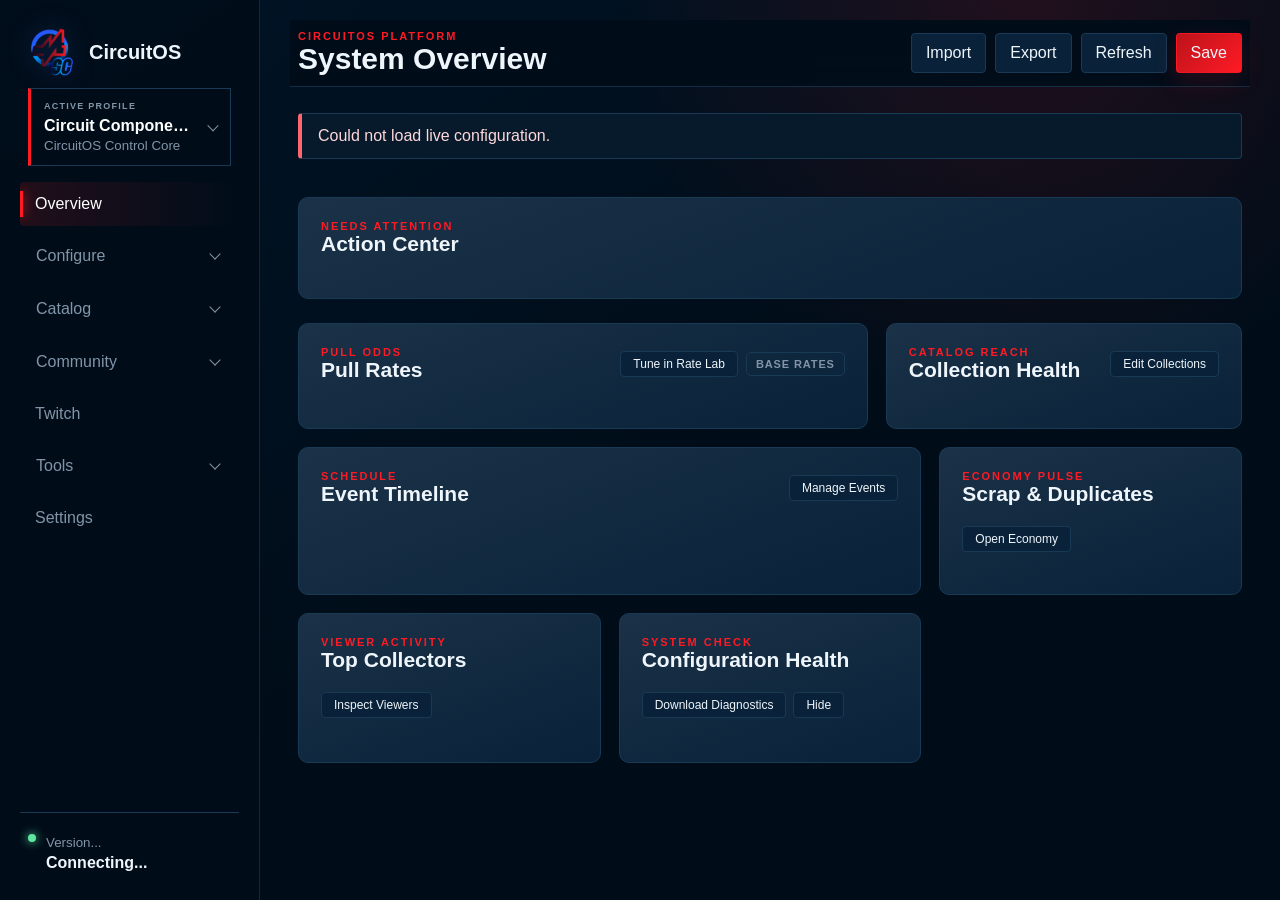
==== commit e9bbc659: "0.8 Design Mode (step 5): runtime overrides layer + Appearance editor Introduce the overrides layer " ====
--- a/tools/admin/index.html
+++ b/tools/admin/index.html
@@ -425,6 +425,13 @@
             </div>
             <p class="profile-help">Pick a base theme, then your accent color. The structural colors are designed to stay legible and consistent — your accent is the brand pop. Saves with your game profile.</p>
             <div id="profileColors" class="color-grid"></div>
+            <details class="design-mode">
+              <summary>
+                <span class="design-mode-title">Design Mode</span>
+                <span class="design-mode-sub">Fine-tune roundness — or, in Advanced, individual colors. These layer on top of your theme and can be reset anytime.</span>
+              </summary>
+              <div id="designControls" class="design-controls"></div>
+            </details>
             <div class="profile-actions">
               <button id="saveAppearanceButton" class="button primary">Save</button>
             </div>
--- a/tools/admin/styles.css
+++ b/tools/admin/styles.css
@@ -34,6 +34,7 @@
   --positive: var(--green);
   --warning: var(--amber);
   --info: var(--blue);
+  --radius: 10px;            /* surface roundness — the Design Mode "Roundness" control overrides this */
 }
 
 * { box-sizing: border-box; }
@@ -93,7 +94,7 @@
 .nav-button:hover { color: var(--text); background: var(--sidebar-card-hover); }
 .nav-button.active { color: #fff; background: linear-gradient(90deg, var(--red-soft), transparent); }
 .nav-button.active::before { content: ""; position: absolute; left: 0; top: 9px; bottom: 9px; width: 3px; background: var(--red); box-shadow: 0 0 12px var(--red); }
-.nav-badge { float: right; min-width: 22px; padding: 2px 6px; border-radius: 999px; color: #fff; text-align: center; background: var(--red); box-shadow: 0 0 10px color-mix(in srgb, var(--accent) 35%, transparent); }
+.nav-badge { float: right; min-width: 22px; padding: 2px 6px; border-radius: 5px; color: #fff; text-align: center; background: var(--red); box-shadow: 0 0 10px color-mix(in srgb, var(--accent) 35%, transparent); }
 .nav-hint { margin-left: 6px; font-size: 9px; font-weight: 700; letter-spacing: 0.08em; text-transform: uppercase; color: var(--muted); opacity: 0.8; vertical-align: middle; }
 .nav-group { border: 1px solid transparent; border-radius: 4px; }
 .nav-group[open] { border-color: var(--line); background: var(--sidebar-card); }
@@ -142,7 +143,7 @@
 .view.active { display: block; }
 .stats-grid { display: grid; grid-template-columns: repeat(4, 1fr); gap: 14px; margin-bottom: 18px; }
 .stat-card, .panel, .collection-card { border: 1px solid var(--hairline); background: linear-gradient(160deg, color-mix(in srgb, var(--surface-raised), #fff 7%), var(--surface-raised)); }
-.stat-card { min-height: 130px; padding: 19px 20px; border-radius: 10px; }
+.stat-card { min-height: 130px; padding: 19px 20px; border-radius: var(--radius); }
 .stat-label { color: var(--muted); font-size: 11px; font-weight: 800; letter-spacing: 0.13em; }
 .stat-value { margin-top: 10px; font-size: 34px; font-weight: 800; }
 .stat-detail { margin-top: 6px; color: var(--muted); font-size: 12px; }
@@ -155,9 +156,9 @@
 .overview-stats .stat-value { font-size: 30px; }
 .overview-action-panel { position: relative; z-index: 0; margin-bottom: 24px; }
 .overview-grid { position: relative; z-index: 1; }
-.panel { padding: 22px; border-radius: 10px; }
+.panel { padding: 22px; border-radius: var(--radius); }
 .panel-header, .section-toolbar, .collection-heading, .boost-master-row { display: flex; align-items: center; justify-content: space-between; gap: 20px; flex-wrap: wrap; }
-.metric-chip, .type-badge, .event-status { padding: 5px 9px; border: 1px solid var(--line); border-radius: 999px; color: var(--muted); font-size: 11px; font-weight: 800; letter-spacing: 0.08em; }
+.metric-chip, .type-badge, .event-status { padding: 5px 9px; border: 1px solid var(--line); border-radius: 5px; color: var(--muted); font-size: 11px; font-weight: 800; letter-spacing: 0.08em; }
 
 .rate-chart { display: grid; gap: 20px; margin-top: 24px; }
 .rate-row { display: grid; grid-template-columns: 140px 1fr 56px; align-items: center; gap: 12px; }
@@ -208,7 +209,7 @@
 .section-toolbar { margin-bottom: 16px; }
 .section-toolbar p { margin-bottom: 0; }
 .card-list { display: grid; gap: 16px; }
-.collection-card { border-radius: 10px; overflow: hidden; }
+.collection-card { border-radius: var(--radius); overflow: hidden; }
 .collection-heading { padding: 0; border-bottom: 0 solid var(--line); background: rgba(0, 10, 20, 0.24); }
 .collection-card.expanded .collection-heading { border-bottom-width: 1px; }
 .collection-heading > .button { flex: 0 0 auto; margin-right: 20px; }
@@ -218,7 +219,7 @@
 .collection-title-row { display: flex; align-items: center; gap: 10px; }
 .collection-title { margin: 0; font-size: 19px; }
 .collection-summary-meta { display: flex; flex-wrap: wrap; align-items: center; justify-content: flex-end; gap: 7px; color: var(--muted); font-size: 11px; }
-.collection-summary-meta span { padding: 4px 7px; border: 1px solid var(--line); border-radius: 999px; }
+.collection-summary-meta span { padding: 4px 7px; border: 1px solid var(--line); border-radius: 5px; }
 .collection-chevron { width: 10px; height: 10px; margin-left: 4px; border-right: 2px solid var(--muted); border-bottom: 2px solid var(--muted); transform: rotate(45deg); transition: transform 160ms ease; }
 .collection-card.expanded .collection-chevron { transform: rotate(225deg); }
 .type-badge.event { color: var(--amber); border-color: rgba(255,200,87,0.36); }
@@ -252,27 +253,35 @@
 .bulk-assign-label { font-size: 11px; font-weight: 700; color: var(--muted); text-transform: uppercase; letter-spacing: 0.07em; white-space: nowrap; }
 .bulk-assign-select { flex: 0 0 auto; width: auto; padding: 5px 8px; font-size: 12px; }
 
-.toggle { display: inline-flex; align-items: center; gap: 9px; color: var(--muted); font-size: 13px; }
+/* Booleans are checkboxes, not sliding switches (see docs/design-language.md → Controls). Crisp square,
+   small radius; checked fills faintly with the accent and shows a contrast-safe accent check. */
+.toggle { display: inline-flex; align-items: center; gap: 10px; color: var(--muted); font-size: 13px; cursor: pointer; }
 .toggle input { position: absolute; opacity: 0; width: 1px; height: 1px; }
-.toggle span { position: relative; width: 42px; height: 23px; border-radius: 999px; background: #173047; transition: 180ms ease; }
-.toggle span::after { content: ""; position: absolute; width: 17px; height: 17px; left: 3px; top: 3px; border-radius: 50%; background: #88a0b5; transition: 180ms ease; }
-.toggle input:checked + span { background: color-mix(in srgb, var(--accent) 34%, transparent); box-shadow: inset 0 0 0 1px var(--red); }
-.toggle input:checked + span::after { left: 22px; background: var(--red); box-shadow: 0 0 10px color-mix(in srgb, var(--accent) 65%, transparent); }
+.toggle span { position: relative; flex: none; width: 19px; height: 19px; border: 1px solid var(--line); border-radius: 4px; background: #021321; transition: border-color 120ms ease, background 120ms ease; }
+.toggle span::after { content: ""; position: absolute; left: 6px; top: 2px; width: 5px; height: 10px; border: solid transparent; border-width: 0 2px 2px 0; transform: rotate(45deg); transition: border-color 120ms ease; }
+.toggle input:checked + span { border-color: var(--accent); background: var(--accent-soft); }
+.toggle input:checked + span::after { border-color: var(--accent-readable); }
+.toggle input:focus-visible + span { box-shadow: 0 0 0 3px color-mix(in srgb, var(--accent) 20%, transparent); }
 
 .boost-panel { max-width: 1000px; }
 .boost-master-row p { margin: 7px 0 0; }
 .subsection-title { margin-top: 25px; margin-bottom: 10px; }
-.multiplier-grid { display: grid; grid-template-columns: repeat(2, 1fr); gap: 10px; }
-.multiplier-row { display: grid; grid-template-columns: 1fr 120px; align-items: center; gap: 12px; padding: 11px 13px; border: 1px solid var(--line); border-radius: 4px; background: rgba(0, 10, 20, 0.28); }
+.multiplier-grid { display: grid; grid-template-columns: repeat(2, 1fr); gap: 0; }
+.multiplier-row { display: grid; grid-template-columns: 1fr 120px; align-items: center; gap: 12px; padding: 13px 14px; border: 0; background: none; }
+.multiplier-row:nth-child(even) { border-left: 1px solid var(--hairline); }
+.multiplier-row:nth-child(n+3) { border-top: 1px solid var(--hairline); }
 .multiplier-row small { display: block; margin-top: 3px; color: var(--muted); }
 
-.economy-table, .leader-list { display: grid; gap: 9px; margin-top: 20px; }
-.economy-row { display: grid; grid-template-columns: 1.4fr 100px 110px 1fr; align-items: center; gap: 12px; padding: 11px 12px; border: 1px solid var(--line); border-radius: 4px; background: rgba(0, 10, 20, 0.26); }
+.economy-table, .leader-list { display: grid; gap: 0; margin-top: 20px; }
+/* Data rows read as a line-divided table (the Overview treatment), not a stack of bordered boxes. */
+.economy-row { display: grid; grid-template-columns: 1.4fr 100px 110px 1fr; align-items: center; gap: 12px; padding: 12px 4px; border-bottom: 1px solid var(--hairline); }
+.economy-row:last-child { border-bottom: 0; }
 .economy-row strong, .leader-row strong { overflow: hidden; text-overflow: ellipsis; white-space: nowrap; }
 .economy-number { color: var(--muted); font-variant-numeric: tabular-nums; text-align: right; }
 .economy-bar { height: 6px; overflow: hidden; background: #020e19; }
 .economy-bar span { display: block; height: 100%; background: linear-gradient(90deg, #ad0b15, var(--red)); }
-.leader-row { display: grid; grid-template-columns: 32px 1fr auto; align-items: center; gap: 10px; padding: 12px; border-bottom: 1px solid var(--line); }
+.leader-row { display: grid; grid-template-columns: 32px 1fr auto; align-items: center; gap: 10px; padding: 12px; border-bottom: 1px solid var(--hairline); }
+.leader-row:last-child { border-bottom: 0; }
 .leader-rank { color: var(--accent-readable); font-weight: 800; }
 .leader-balance { color: var(--amber); font-variant-numeric: tabular-nums; font-weight: 800; }
 .empty-state { padding: 24px 0; color: var(--muted); text-align: center; }
@@ -290,8 +299,9 @@
 .viewer-detail-header { display: flex; align-items: flex-start; justify-content: space-between; gap: 16px; margin-bottom: 18px; }
 .viewer-detail-header h2 { font-size: 25px; }
 .viewer-id { margin-top: 5px; color: var(--muted); font-family: Consolas, monospace; font-size: 12px; }
-.viewer-metrics { display: grid; grid-template-columns: repeat(4, 1fr); gap: 9px; margin-bottom: 18px; }
-.viewer-metric { padding: 12px; border: 1px solid var(--line); background: rgba(0, 10, 20, 0.26); }
+.viewer-metrics { display: grid; grid-template-columns: repeat(4, 1fr); gap: 0; margin-bottom: 18px; }
+.viewer-metric { padding: 12px 16px; border-left: 1px solid var(--hairline); }
+.viewer-metric:first-child { border-left: 0; padding-left: 2px; }
 .viewer-metric span { display: block; color: var(--muted); font-size: 10px; font-weight: 800; letter-spacing: 0.09em; }
 .viewer-metric strong { display: block; margin-top: 5px; font-size: 21px; }
 .viewer-collections { display: grid; gap: 8px; }
@@ -316,8 +326,10 @@
 
 .role-layout { display: grid; grid-template-columns: minmax(520px, 1.35fr) minmax(360px, 0.65fr); gap: 18px; align-items: start; }
 .role-history-panel { grid-column: 1 / -1; }
-.role-award-list, .role-name-list { display: grid; gap: 9px; margin-top: 20px; }
-.role-award-row { display: grid; grid-template-columns: minmax(150px, 1fr) minmax(180px, 1fr) minmax(130px, auto) auto; align-items: center; gap: 14px; padding: 12px; border: 1px solid var(--line); border-left: 3px solid var(--amber); background: rgba(0, 10, 20, 0.26); }
+.role-award-list { display: grid; gap: 0; margin-top: 20px; }
+.role-name-list { display: grid; gap: 9px; margin-top: 20px; }
+.role-award-row { display: grid; grid-template-columns: minmax(150px, 1fr) minmax(180px, 1fr) minmax(130px, auto) auto; align-items: center; gap: 14px; padding: 12px 12px 12px 14px; border-bottom: 1px solid var(--hairline); border-left: 3px solid var(--amber); }
+.role-award-row:last-child { border-bottom: 0; }
 .role-award-row.assigned { border-left-color: var(--green); }
 .role-identity strong, .role-identity small, .role-earned strong, .role-earned small { display: block; }
 .role-identity small, .role-earned small, .role-date { margin-top: 3px; color: var(--muted); font-size: 11px; }
@@ -335,8 +347,9 @@
 .ratelab-layout { display: grid; grid-template-columns: 1fr 1fr; gap: 18px; margin-bottom: 18px; }
 .simulation-count { display: grid; gap: 6px; }
 .simulation-count span { color: var(--muted); font-size: 10px; font-weight: 800; letter-spacing: 0.09em; }
-.simulation-table { display: grid; gap: 9px; margin-top: 20px; }
-.simulation-row { display: grid; grid-template-columns: minmax(150px, 1fr) 90px 90px 1fr; align-items: center; gap: 12px; padding: 10px 12px; border: 1px solid var(--line); background: rgba(0, 10, 20, 0.26); }
+.simulation-table { display: grid; gap: 0; margin-top: 20px; }
+.simulation-row { display: grid; grid-template-columns: minmax(150px, 1fr) 90px 90px 1fr; align-items: center; gap: 12px; padding: 11px 4px; border-bottom: 1px solid var(--hairline); }
+.simulation-row:last-child { border-bottom: 0; }
 .simulation-row span { color: var(--muted); font-variant-numeric: tabular-nums; text-align: right; }
 .simulation-bar { height: 7px; overflow: hidden; background: #020e19; }
 .simulation-bar span { display: block; height: 100%; background: linear-gradient(90deg, #ad0b15, var(--red)); }
@@ -391,29 +404,32 @@
 .backup-toolbar p { margin: 7px 0 0; }
 .backup-filter { display: grid; gap: 6px; }
 .backup-filter span { color: var(--muted); font-size: 10px; font-weight: 800; letter-spacing: 0.09em; }
-.backup-guide { display: grid; grid-template-columns: repeat(3, minmax(0, 1fr)); gap: 12px; margin-bottom: 18px; }
-.backup-guide article { padding: 14px; border: 1px solid var(--line); border-left: 3px solid var(--red); border-radius: 4px; background: rgba(0, 10, 20, 0.26); }
+.backup-guide { display: grid; grid-template-columns: repeat(3, minmax(0, 1fr)); gap: 0; margin-bottom: 18px; }
+.backup-guide article { padding: 4px 18px; border-left: 1px solid var(--hairline); }
+.backup-guide article:first-child { border-left: 0; padding-left: 2px; }
 .backup-guide strong, .backup-guide span { display: block; }
 .backup-guide span { margin-top: 6px; color: var(--muted); font-size: 13px; line-height: 1.4; }
 .backup-layout { display: grid; grid-template-columns: minmax(340px, 0.72fr) minmax(560px, 1.28fr); gap: 18px; align-items: start; }
 .backup-list-panel { max-height: calc(100vh - 230px); overflow: hidden; }
 .backup-subhead { margin: 18px 0 8px; color: var(--muted); font-size: 10px; font-weight: 800; letter-spacing: 0.12em; text-transform: uppercase; }
-.backup-live-files { display: grid; gap: 8px; }
-.backup-live-file { display: grid; grid-template-columns: 1fr auto; gap: 4px 10px; padding: 10px 11px; border: 1px solid var(--line); border-radius: 4px; background: rgba(0, 10, 20, 0.24); }
+.backup-live-files { display: grid; gap: 0; }
+.backup-live-file { display: grid; grid-template-columns: 1fr auto; gap: 4px 10px; padding: 11px 4px; border-bottom: 1px solid var(--hairline); }
+.backup-live-file:last-child { border-bottom: 0; }
 .backup-live-file strong { overflow: hidden; text-overflow: ellipsis; white-space: nowrap; }
 .backup-live-file small { color: var(--muted); }
 .backup-live-file span { grid-column: 2; grid-row: 1 / span 2; align-self: center; color: var(--green); font-size: 10px; font-weight: 800; letter-spacing: 0.08em; }
 .backup-live-file.missing span { color: var(--amber); }
-.backup-list { display: grid; gap: 8px; max-height: calc(100vh - 460px); margin-top: 0; overflow-y: auto; }
-.backup-button { display: grid; grid-template-columns: 1fr auto; gap: 5px 12px; padding: 12px; border: 1px solid var(--line); border-radius: 4px; color: var(--text); text-align: left; background: rgba(0, 10, 20, 0.26); }
-.backup-button:hover, .backup-button.active { border-color: color-mix(in srgb, var(--accent) 55%, transparent); background: linear-gradient(90deg, var(--red-soft), transparent); }
+.backup-list { display: grid; gap: 0; max-height: calc(100vh - 460px); margin-top: 0; overflow-y: auto; }
+.backup-button { display: grid; grid-template-columns: 1fr auto; gap: 5px 12px; padding: 12px 4px; border: 0; border-bottom: 1px solid var(--hairline); color: var(--text); text-align: left; background: transparent; }
+.backup-button:hover, .backup-button.active { background: linear-gradient(90deg, var(--red-soft), transparent); }
+.backup-button.active { box-shadow: inset 3px 0 var(--red); }
 .backup-button strong { overflow: hidden; text-overflow: ellipsis; white-space: nowrap; }
 .backup-button small { color: var(--muted); }
 .backup-button span { grid-column: 2; grid-row: 1 / span 2; align-self: center; color: var(--muted); font-size: 11px; }
 .backup-preview-panel { position: sticky; top: 24px; }
 .backup-meta { display: flex; flex-wrap: wrap; gap: 8px 18px; margin-top: 16px; color: var(--muted); font-size: 12px; }
 .backup-difference { display: grid; gap: 7px; margin-top: 16px; }
-.backup-difference-item { padding: 9px 11px; border-left: 3px solid var(--blue); color: var(--muted); background: rgba(0, 10, 20, 0.3); }
+.backup-difference-item { padding: 9px 11px; border-left: 3px solid var(--blue); color: var(--muted); }
 .backup-json { max-height: 330px; margin: 18px 0 0; padding: 14px; overflow: auto; border: 1px solid var(--line); border-radius: 4px; color: #b8cada; background: #020e19; font-family: Consolas, monospace; font-size: 11px; line-height: 1.45; white-space: pre-wrap; word-break: break-word; }
 .backup-actions { display: grid; grid-template-columns: 1fr 1fr; gap: 10px; margin-top: 12px; }
 .metric-chip.valid { color: var(--green); border-color: rgba(94,229,160,0.35); }
@@ -442,7 +458,7 @@
 .settings-backend-card strong { color: var(--text); font-size: 14px; }
 .settings-backend-card span { color: var(--muted); font-size: 12px; line-height: 1.45; }
 .settings-backend-tags { display: flex; gap: 6px; margin-top: 4px; }
-.settings-tag { font-size: 9px; font-weight: 800; letter-spacing: 0.08em; text-transform: uppercase; padding: 2px 7px; border-radius: 999px; }
+.settings-tag { font-size: 9px; font-weight: 800; letter-spacing: 0.08em; text-transform: uppercase; padding: 2px 7px; border-radius: 4px; }
 .settings-tag.running { color: #7ee0a8; background: rgba(50,200,120,0.14); }
 .settings-tag.pending { color: #ffd27e; background: rgba(255,190,80,0.14); }
 .settings-form { display: grid; gap: 10px; margin-top: 12px; }
@@ -470,6 +486,28 @@
 .accent-field-text { display: grid; gap: 3px; }
 .accent-field-label { font-size: 13px; font-weight: 600; color: var(--text); }
 .accent-field-hint { font-size: 11px; color: var(--muted); line-height: 1.4; }
+
+/* Design Mode — progressive-disclosure overrides editor below theme + accent. */
+.design-mode { margin-top: 18px; border-top: 1px solid var(--hairline); }
+.design-mode > summary { position: relative; display: grid; gap: 3px; padding: 14px 22px 4px 0; cursor: pointer; list-style: none; }
+.design-mode > summary::-webkit-details-marker { display: none; }
+.design-mode > summary::after { content: ""; position: absolute; top: 19px; right: 4px; width: 8px; height: 8px; border-right: 2px solid var(--muted); border-bottom: 2px solid var(--muted); transform: rotate(45deg); }
+.design-mode[open] > summary::after { transform: rotate(-135deg); }
+.design-mode-title { font-size: 13px; font-weight: 700; color: var(--text); }
+.design-mode-sub { font-size: 11px; color: var(--muted); line-height: 1.4; }
+.design-controls { display: grid; gap: 16px; margin-top: 14px; }
+.design-row { display: grid; grid-template-columns: 90px 1fr 46px; align-items: center; gap: 12px; }
+.design-row-label { font-size: 12px; font-weight: 600; color: var(--text); }
+.design-row input[type="range"] { width: 100%; accent-color: var(--accent); }
+.design-row-value { color: var(--muted); font-size: 12px; font-variant-numeric: tabular-nums; text-align: right; }
+.design-advanced > summary { list-style: none; color: var(--muted); font-size: 12px; font-weight: 700; cursor: pointer; }
+.design-advanced > summary::-webkit-details-marker { display: none; }
+.design-advanced > summary::before { content: "+ "; color: var(--accent-readable); font-weight: 800; }
+.design-advanced[open] > summary::before { content: "\2212 "; }
+.design-token-grid { display: grid; grid-template-columns: repeat(5, 1fr); gap: 8px; margin-top: 12px; }
+.design-token-field { display: grid; gap: 5px; justify-items: center; font-size: 10px; color: var(--muted); }
+.design-token-field input[type="color"] { width: 100%; height: 30px; padding: 2px; border: 1px solid var(--hairline); border-radius: 6px; background: none; cursor: pointer; }
+.design-reset { justify-self: start; }
 .profile-actions { display: flex; justify-content: flex-end; gap: 10px; margin-top: 18px; }
 .profile-preview-panel { position: sticky; top: 24px; overflow: hidden; }
 .profile-preview-brand { display: flex; align-items: center; gap: 16px; margin-top: 28px; }
@@ -492,7 +530,7 @@
 .message-guide-body { display: grid; gap: 7px; padding: 0 14px 14px; }
 .message-guide-body p { margin: 0; font-size: 12px; line-height: 1.5; }
 .message-list { display: grid; grid-template-columns: repeat(auto-fit, minmax(320px, 1fr)); gap: 14px; }
-.message-card { padding: 14px 16px; border: 1px solid var(--line); border-radius: 6px; background: linear-gradient(145deg, rgba(9,34,57,0.94), rgba(3,20,35,0.96)); }
+.message-card { padding: 16px 18px; border: 1px solid var(--hairline); border-radius: var(--radius); background: linear-gradient(160deg, color-mix(in srgb, var(--surface-raised), #fff 7%), var(--surface-raised)); }
 .message-card-header { display: flex; align-items: flex-start; justify-content: space-between; gap: 14px; }
 .message-card-header h3 { margin-bottom: 4px; }
 .message-card-header p { margin-bottom: 0; font-size: 12px; }
@@ -503,7 +541,7 @@
 .message-editor-meta { display: flex; align-items: center; justify-content: space-between; gap: 12px; margin-top: 8px; color: var(--muted); font-size: 10px; }
 .message-character-count.warning { color: var(--amber); }
 .message-placeholders { display: flex; flex-wrap: wrap; gap: 6px; margin-top: 10px; }
-.message-token { position: relative; width: auto; padding: 4px 7px; border: 1px solid var(--line); border-radius: 999px; color: var(--blue); background: rgba(3, 25, 42, 0.9); font-family: Consolas, monospace; font-size: 10px; }
+.message-token { position: relative; width: auto; padding: 4px 7px; border: 1px solid var(--line); border-radius: 5px; color: var(--blue); background: rgba(3, 25, 42, 0.9); font-family: Consolas, monospace; font-size: 10px; }
 .message-token:hover, .message-token:focus { border-color: var(--blue); color: #b9dcff; }
 .message-token::after { content: attr(data-description); position: absolute; z-index: 60; left: 0; bottom: calc(100% + 7px); display: none; width: max-content; max-width: 250px; padding: 7px 9px; border: 1px solid #315b7c; border-radius: 4px; color: var(--text); background: #061a2b; box-shadow: 0 8px 24px rgba(0,0,0,0.35); font-family: "Segoe UI", Arial, sans-serif; font-size: 11px; line-height: 1.35; white-space: normal; }
 .message-token:hover::after, .message-token:focus::after { display: block; }
@@ -529,7 +567,7 @@
 .wizard-step-heading h2 { margin-top: 4px; font-size: 24px; }
 .wizard-step-heading p { margin: 8px 0 0; }
 .wizard-choice-grid { display: grid; grid-template-columns: repeat(2, 1fr); gap: 18px; margin-top: 28px; }
-.wizard-choice { min-height: 190px; padding: 24px; border: 1px solid var(--line); border-radius: 7px; color: var(--text); text-align: left; background: rgba(0, 10, 20, 0.42); }
+.wizard-choice { min-height: 190px; padding: 24px; border: 1px solid var(--hairline); border-radius: 10px; color: var(--text); text-align: left; background: rgba(0, 10, 20, 0.42); }
 .wizard-choice:hover, .wizard-choice.active { border-color: var(--red); background: linear-gradient(145deg, color-mix(in srgb, var(--accent) 14%, transparent), rgba(4, 25, 42, 0.86)); box-shadow: 0 14px 36px rgba(0, 0, 0, 0.2); }
 .wizard-choice strong, .wizard-choice span, .wizard-choice small { display: block; }
 .wizard-choice strong { font-size: 20px; }
@@ -539,11 +577,13 @@
 .wizard-color-field input { height: 42px; padding: 3px; cursor: pointer; }
 .wizard-collection-fields { display: grid; grid-template-columns: 0.8fr 1.2fr; gap: 18px; margin-top: 25px; }
 .wizard-collection-fields textarea { resize: vertical; line-height: 1.5; }
-.wizard-preset-summary { display: grid; grid-template-columns: repeat(3, 1fr); gap: 12px; margin-top: 25px; }
-.wizard-summary-card, .wizard-review-item { padding: 16px; border: 1px solid var(--line); background: rgba(0, 10, 20, 0.34); }
+.wizard-preset-summary { display: grid; grid-template-columns: repeat(3, 1fr); gap: 0; margin-top: 25px; }
+/* Summary/review facts read as a line-divided strip, not a row of boxes. */
+.wizard-summary-card, .wizard-review-item { padding: 4px 18px; border-left: 1px solid var(--hairline); }
+.wizard-summary-card:first-child, .wizard-review-item:first-child { border-left: 0; padding-left: 2px; }
 .wizard-summary-card span, .wizard-review-item span { display: block; color: var(--muted); font-size: 10px; font-weight: 800; letter-spacing: 0.08em; text-transform: uppercase; }
 .wizard-summary-card strong, .wizard-review-item strong { display: block; margin-top: 7px; }
-.wizard-review { display: grid; grid-template-columns: repeat(3, 1fr); gap: 12px; margin-top: 25px; }
+.wizard-review { display: grid; grid-template-columns: repeat(3, 1fr); gap: 0; margin-top: 25px; }
 .wizard-footer { display: flex; align-items: center; gap: 10px; padding: 18px 30px; border-top: 1px solid var(--line); background: rgba(0, 8, 16, 0.4); }
 .wizard-footer-spacer { flex: 1; }
 
@@ -657,7 +697,7 @@
 /* ── Profiles view ───────────────────────────────── */
 .profile-summary { margin-top: 16px; }
 .profile-summary-card { display: grid; gap: 8px; padding: 14px 16px; border: 1px solid var(--line); border-radius: 6px; background: linear-gradient(145deg, rgba(8, 31, 52, 0.94), rgba(3, 20, 35, 0.96)); }
-.profile-summary-badge { display: inline-flex; width: fit-content; padding: 3px 8px; border-radius: 999px; color: #000; font-size: 10px; font-weight: 800; letter-spacing: 0.1em; background: var(--green); }
+.profile-summary-badge { display: inline-flex; width: fit-content; padding: 3px 8px; border-radius: 4px; color: #000; font-size: 10px; font-weight: 800; letter-spacing: 0.1em; background: var(--green); }
 .profile-summary-badge.is-live { background: var(--red); color: #fff; }
 .profile-summary-title { font-size: 14px; font-weight: 700; }
 .profile-summary-detail { color: var(--muted); font-size: 12px; }
@@ -665,7 +705,7 @@
 .profile-card { padding: 18px 20px; border: 1px solid var(--line); border-left: 3px solid transparent; border-radius: 6px; background: linear-gradient(145deg, rgba(9, 34, 57, 0.94), rgba(3, 20, 35, 0.96)); }
 .profile-card.is-active { border-left-color: var(--green); }
 .profile-card.is-live { border-left-color: var(--red); }
-.pc-badge { display: inline-block; padding: 3px 8px; border-radius: 999px; color: #000; font-size: 10px; font-weight: 800; letter-spacing: 0.1em; background: var(--green); margin-right: 6px; }
+.pc-badge { display: inline-block; padding: 3px 8px; border-radius: 4px; color: #000; font-size: 10px; font-weight: 800; letter-spacing: 0.1em; background: var(--green); margin-right: 6px; }
 .pc-badge-live { background: var(--red); color: #fff; }
 .pc-name { margin: 10px 0 4px; font-size: 17px; font-weight: 700; }
 .pc-status { margin-bottom: 6px; color: var(--text); font-size: 12px; font-weight: 600; }
@@ -704,8 +744,9 @@
 .twitch-scope-card.warning { border-color: rgba(255,200,87,0.48); }
 .twitch-scope-list { margin: 10px 0 12px 16px; padding: 0; color: var(--muted); font-size: 12px; line-height: 1.5; }
 .twitch-scope-list li { margin: 2px 0; }
-.twitch-reward-list { display: grid; gap: 10px; margin-top: 18px; }
-.twitch-reward-row { display: grid; grid-template-columns: 10px minmax(160px, 1fr) minmax(180px, 1fr) 110px auto; align-items: center; gap: 12px; padding: 13px 14px; border: 1px solid var(--line); border-radius: 4px; background: rgba(0, 10, 20, 0.26); }
+.twitch-reward-list { display: grid; gap: 0; margin-top: 18px; }
+.twitch-reward-row { display: grid; grid-template-columns: 10px minmax(160px, 1fr) minmax(180px, 1fr) 110px auto; align-items: center; gap: 12px; padding: 13px 4px; border-bottom: 1px solid var(--hairline); }
+.twitch-reward-row:last-child { border-bottom: 0; }
 .twitch-reward-row > div:first-child { width: 8px; height: 8px; border-radius: 50%; background: var(--green); box-shadow: 0 0 10px var(--green); }
 .twitch-reward-row span, .twitch-reward-row small { color: var(--muted); }
 .twitch-reward-cell { display: grid; gap: 6px; min-width: 0; }
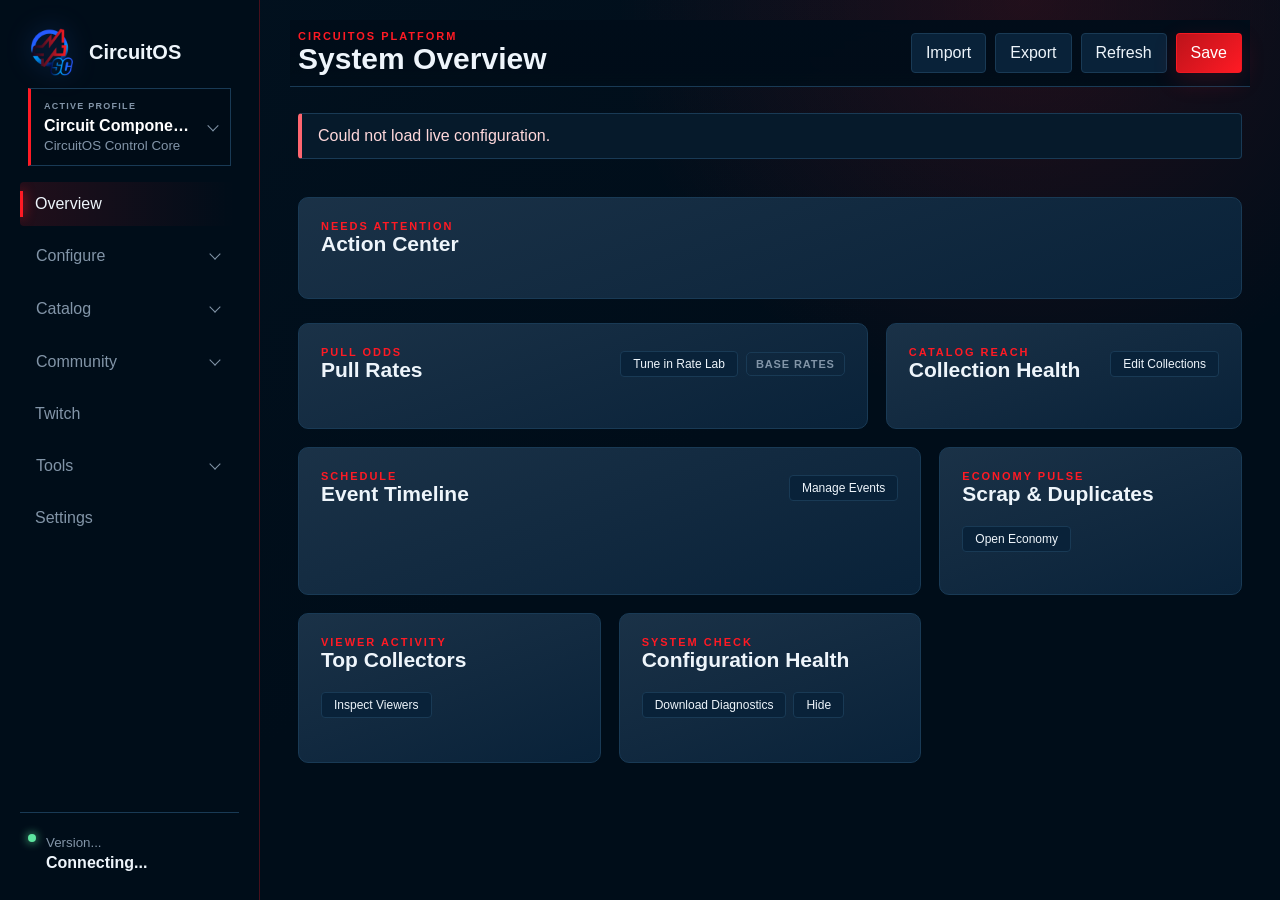
==== commit 350570fb: "Feature: dedicated bot chat account (replies post as the bot) The requested "botsefer" feature (docs" ====
--- a/tools/admin/index.html
+++ b/tools/admin/index.html
@@ -487,6 +487,7 @@
             </div>
             <p class="profile-help">Native Twitch is the 0.7 path: log in, verify readiness, then let CircuitOS manage rewards and redemptions without pasted C#.</p>
             <div id="twitchAccountCard" class="twitch-account-card"></div>
+            <div id="twitchBotCard" class="twitch-account-card twitch-bot-card"></div>
           </article>
 
           <article class="panel twitch-helper-panel">
--- a/tools/admin/styles.css
+++ b/tools/admin/styles.css
@@ -35,6 +35,11 @@
   --warning: var(--amber);
   --info: var(--blue);
   --radius: 10px;            /* surface roundness — the Design Mode "Roundness" control overrides this */
+  /* Recessed surfaces + accent foreground, theme-derived at runtime (applySystemProfile) so they follow
+     any base incl. light themes. Defaults here keep static/pre-load rendering sane. */
+  --inset: color-mix(in srgb, var(--panel), var(--bg) 50%);
+  --well: color-mix(in srgb, var(--panel), var(--bg) 82%);
+  --on-accent: #ffffff;
 }
 
 * { box-sizing: border-box; }
@@ -45,7 +50,7 @@
   margin: 0;
   background:
     radial-gradient(circle at 80% 0%, var(--red-soft), transparent 30%),
-    linear-gradient(145deg, #001426, var(--bg) 52%);
+    linear-gradient(145deg, color-mix(in srgb, var(--bg), var(--panel) 35%), var(--bg) 52%);
   color: var(--text);
 }
 
@@ -92,9 +97,9 @@
 .nav { display: grid; flex: 1; min-height: 0; gap: 7px; padding-right: 4px; overflow-y: auto; overscroll-behavior: contain; scrollbar-width: thin; align-content: start; }
 .nav-button { position: relative; padding: 13px 15px; border: 0; border-radius: 4px; color: var(--muted); text-align: left; background: transparent; }
 .nav-button:hover { color: var(--text); background: var(--sidebar-card-hover); }
-.nav-button.active { color: #fff; background: linear-gradient(90deg, var(--red-soft), transparent); }
+.nav-button.active { color: var(--text); background: linear-gradient(90deg, var(--red-soft), transparent); }
 .nav-button.active::before { content: ""; position: absolute; left: 0; top: 9px; bottom: 9px; width: 3px; background: var(--red); box-shadow: 0 0 12px var(--red); }
-.nav-badge { float: right; min-width: 22px; padding: 2px 6px; border-radius: 5px; color: #fff; text-align: center; background: var(--red); box-shadow: 0 0 10px color-mix(in srgb, var(--accent) 35%, transparent); }
+.nav-badge { float: right; min-width: 22px; padding: 2px 6px; border-radius: 5px; color: var(--on-accent); text-align: center; background: var(--red); box-shadow: 0 0 10px color-mix(in srgb, var(--accent) 35%, transparent); }
 .nav-hint { margin-left: 6px; font-size: 9px; font-weight: 700; letter-spacing: 0.08em; text-transform: uppercase; color: var(--muted); opacity: 0.8; vertical-align: middle; }
 .nav-group { border: 1px solid transparent; border-radius: 4px; }
 .nav-group[open] { border-color: var(--line); background: var(--sidebar-card); }
@@ -121,7 +126,7 @@
 .session-note { margin: 9px 0; font-size: 11px; line-height: 1.5; color: var(--muted); }
 
 .workspace { padding: 30px 38px 64px; }
-.topbar { position: sticky; top: 0; z-index: 30; display: flex; align-items: center; justify-content: space-between; gap: 24px; margin: -10px -8px 26px; padding: 10px 8px; border-bottom: 1px solid rgba(25, 58, 85, 0.72); background: linear-gradient(180deg, var(--chrome-bg), var(--sidebar-bg)); backdrop-filter: blur(10px); }
+.topbar { position: sticky; top: 0; z-index: 30; display: flex; align-items: center; justify-content: space-between; gap: 24px; margin: -10px -8px 26px; padding: 10px 8px; border-bottom: 1px solid var(--hairline); background: linear-gradient(180deg, var(--chrome-bg), var(--sidebar-bg)); backdrop-filter: blur(10px); }
 h1, h2, h3, p { margin-top: 0; }
 h1 { margin-bottom: 0; font-size: 30px; }
 h2 { margin-bottom: 0; font-size: 21px; }
@@ -129,9 +134,9 @@
 .top-actions { display: flex; gap: 9px; }
 
 .button { padding: 10px 14px; border: 1px solid var(--line); border-radius: 4px; color: var(--text); background: var(--panel-2); }
-.button:hover { border-color: #315b7c; }
+.button:hover { border-color: color-mix(in srgb, var(--line), var(--text) 30%); }
 .button:disabled { cursor: not-allowed; opacity: 0.42; box-shadow: none; }
-.button.primary { border-color: color-mix(in srgb, var(--accent) 70%, transparent); background: linear-gradient(135deg, var(--accent-dark), var(--accent)); box-shadow: 0 8px 24px color-mix(in srgb, var(--accent) 16%, transparent); }
+.button.primary { color: var(--on-accent); border-color: color-mix(in srgb, var(--accent) 70%, transparent); background: linear-gradient(135deg, var(--accent-dark), var(--accent)); box-shadow: 0 8px 24px color-mix(in srgb, var(--accent) 16%, transparent); }
 .button.small { padding: 7px 10px; font-size: 12px; }
 .button.danger { color: var(--danger); border-color: rgba(255, 102, 112, 0.35); background: rgba(255, 102, 112, 0.07); }
 
@@ -164,12 +169,12 @@
 .rate-row { display: grid; grid-template-columns: 140px 1fr 56px; align-items: center; gap: 12px; }
 /* The fill is the thumb's own box-shadow (clipped by overflow:hidden), so it is tied to the handle
    by construction and can never drift from it — no fragile calc()-vs-native-thumb geometry. */
-.rate-slider { -webkit-appearance: none; appearance: none; width: 100%; height: 12px; border: 1px solid var(--red); border-radius: 4px; background: #03111e; overflow: hidden; cursor: ew-resize; outline: none; }
+.rate-slider { -webkit-appearance: none; appearance: none; width: 100%; height: 12px; border: 1px solid var(--red); border-radius: 4px; background: var(--well); overflow: hidden; cursor: ew-resize; outline: none; }
 .rate-slider::-webkit-slider-thumb { -webkit-appearance: none; appearance: none; width: 4px; height: 12px; border-radius: 1px; background: var(--text); box-shadow: -1400px 0 0 1400px var(--red); cursor: ew-resize; }
 .rate-slider::-moz-range-thumb { width: 4px; height: 12px; border: none; border-radius: 1px; background: var(--text); box-shadow: -1400px 0 0 1400px var(--red); cursor: ew-resize; }
 .rate-slider::-moz-range-progress { background: var(--red); height: 12px; }
 .rate-name { overflow: hidden; font-size: 13px; text-overflow: ellipsis; white-space: nowrap; }
-.rate-track { height: 8px; overflow: hidden; border: 1px solid var(--red); border-radius: 4px; background: #03111e; }
+.rate-track { height: 8px; overflow: hidden; border: 1px solid var(--red); border-radius: 4px; background: var(--well); }
 .rate-fill { height: 100%; min-width: 2px; background: linear-gradient(90deg, var(--accent-dark), var(--red)); box-shadow: 0 0 12px color-mix(in srgb, var(--accent) 35%, transparent); }
 .rate-number { color: var(--muted); font-variant-numeric: tabular-nums; text-align: right; }
 .health-list { display: grid; gap: 10px; margin-top: 22px; }
@@ -210,11 +215,11 @@
 .section-toolbar p { margin-bottom: 0; }
 .card-list { display: grid; gap: 16px; }
 .collection-card { border-radius: var(--radius); overflow: hidden; }
-.collection-heading { padding: 0; border-bottom: 0 solid var(--line); background: rgba(0, 10, 20, 0.24); }
+.collection-heading { padding: 0; border-bottom: 0 solid var(--line); background: var(--inset); }
 .collection-card.expanded .collection-heading { border-bottom-width: 1px; }
 .collection-heading > .button { flex: 0 0 auto; margin-right: 20px; }
 .collection-toggle { display: flex; flex: 1; align-items: center; justify-content: space-between; gap: 20px; min-width: 0; padding: 18px 20px; border: 0; color: var(--text); text-align: left; background: transparent; }
-.collection-toggle:hover { background: rgba(255,255,255,0.025); }
+.collection-toggle:hover { background: color-mix(in srgb, transparent, var(--text) 5%); }
 .collection-toggle-copy { min-width: 0; }
 .collection-title-row { display: flex; align-items: center; gap: 10px; }
 .collection-title { margin: 0; font-size: 19px; }
@@ -227,7 +232,7 @@
 .event-status.upcoming { color: var(--blue); }
 .event-status.ended, .event-status.disabled { color: var(--muted); }
 .collection-body { padding: 20px; }
-.collection-browser-toolbar { position: sticky; top: 72px; z-index: 20; display: grid; grid-template-columns: minmax(260px, 1fr) auto auto auto; align-items: end; gap: 10px; margin-bottom: 14px; padding: 12px; border: 1px solid var(--line); border-radius: 5px; background: rgba(3, 20, 34, 0.97); box-shadow: 0 10px 28px rgba(0,0,0,0.2); backdrop-filter: blur(10px); }
+.collection-browser-toolbar { position: sticky; top: 72px; z-index: 20; display: grid; grid-template-columns: minmax(260px, 1fr) auto auto auto; align-items: end; gap: 10px; margin-bottom: 14px; padding: 12px; border: 1px solid var(--line); border-radius: 5px; background: var(--inset); box-shadow: 0 10px 28px rgba(0,0,0,0.2); backdrop-filter: blur(10px); }
 .collection-search { display: grid; gap: 6px; }
 .collection-search span { color: var(--muted); font-size: 10px; font-weight: 800; letter-spacing: 0.09em; text-transform: uppercase; }
 .collection-list-summary { align-self: center; color: var(--muted); font-size: 12px; white-space: nowrap; }
@@ -236,20 +241,20 @@
 .field { display: grid; gap: 6px; }
 .field.wide { max-width: 640px; margin-top: 22px; }
 .field > span, .subsection-title { color: var(--muted); font-size: 11px; font-weight: 800; letter-spacing: 0.09em; text-transform: uppercase; }
-input, select, textarea { width: 100%; padding: 10px 11px; border: 1px solid var(--line); border-radius: 4px; outline: none; color: var(--text); background: #021321; }
+input, select, textarea { width: 100%; padding: 10px 11px; border: 1px solid var(--line); border-radius: 4px; outline: none; color: var(--text); background: var(--well); }
 input:focus, select:focus, textarea:focus { border-color: var(--red); box-shadow: 0 0 0 3px color-mix(in srgb, var(--accent) 8%, transparent); }
 input.invalid { border-color: var(--danger); }
 
 .parts-header { display: flex; align-items: center; justify-content: space-between; margin-top: 20px; margin-bottom: 9px; }
 .parts-list { display: grid; gap: 8px; }
-.parts-list-scroll { max-height: min(520px, 58vh); padding: 8px; overflow-y: auto; overscroll-behavior: contain; border: 1px solid var(--line); border-radius: 4px; background: rgba(0, 10, 20, 0.2); scrollbar-width: thin; }
+.parts-list-scroll { max-height: min(520px, 58vh); padding: 8px; overflow-y: auto; overscroll-behavior: contain; border: 1px solid var(--line); border-radius: 4px; background: var(--inset); scrollbar-width: thin; }
 .part-row { display: grid; grid-template-columns: 1fr auto; gap: 9px; align-items: center; }
 .variant-list { display: grid; gap: 8px; margin-top: 4px; }
 .variant-row { display: grid; grid-template-columns: 130px 1fr 110px auto; gap: 9px; align-items: center; }
 .variant-help { margin: 2px 0 8px; color: var(--muted); font-size: 12px; }
 .tier-row { display: grid; grid-template-columns: 130px 1fr 90px auto auto; gap: 9px; align-items: center; }
 .part-row-tiered { grid-template-columns: 1fr 130px auto; }
-.bulk-assign-row { display: flex; align-items: center; gap: 8px; margin-bottom: 8px; padding: 8px 10px; background: rgba(0, 10, 20, 0.3); border: 1px solid var(--line); border-radius: 4px; }
+.bulk-assign-row { display: flex; align-items: center; gap: 8px; margin-bottom: 8px; padding: 8px 10px; background: var(--inset); border: 1px solid var(--line); border-radius: 4px; }
 .bulk-assign-label { font-size: 11px; font-weight: 700; color: var(--muted); text-transform: uppercase; letter-spacing: 0.07em; white-space: nowrap; }
 .bulk-assign-select { flex: 0 0 auto; width: auto; padding: 5px 8px; font-size: 12px; }
 
@@ -257,7 +262,7 @@
    small radius; checked fills faintly with the accent and shows a contrast-safe accent check. */
 .toggle { display: inline-flex; align-items: center; gap: 10px; color: var(--muted); font-size: 13px; cursor: pointer; }
 .toggle input { position: absolute; opacity: 0; width: 1px; height: 1px; }
-.toggle span { position: relative; flex: none; width: 19px; height: 19px; border: 1px solid var(--line); border-radius: 4px; background: #021321; transition: border-color 120ms ease, background 120ms ease; }
+.toggle span { position: relative; flex: none; width: 19px; height: 19px; border: 1px solid var(--line); border-radius: 4px; background: var(--well); transition: border-color 120ms ease, background 120ms ease; }
 .toggle span::after { content: ""; position: absolute; left: 6px; top: 2px; width: 5px; height: 10px; border: solid transparent; border-width: 0 2px 2px 0; transform: rotate(45deg); transition: border-color 120ms ease; }
 .toggle input:checked + span { border-color: var(--accent); background: var(--accent-soft); }
 .toggle input:checked + span::after { border-color: var(--accent-readable); }
@@ -278,8 +283,8 @@
 .economy-row:last-child { border-bottom: 0; }
 .economy-row strong, .leader-row strong { overflow: hidden; text-overflow: ellipsis; white-space: nowrap; }
 .economy-number { color: var(--muted); font-variant-numeric: tabular-nums; text-align: right; }
-.economy-bar { height: 6px; overflow: hidden; background: #020e19; }
-.economy-bar span { display: block; height: 100%; background: linear-gradient(90deg, #ad0b15, var(--red)); }
+.economy-bar { height: 6px; overflow: hidden; background: var(--well); }
+.economy-bar span { display: block; height: 100%; background: linear-gradient(90deg, var(--accent-dark), var(--accent)); }
 .leader-row { display: grid; grid-template-columns: 32px 1fr auto; align-items: center; gap: 10px; padding: 12px; border-bottom: 1px solid var(--hairline); }
 .leader-row:last-child { border-bottom: 0; }
 .leader-rank { color: var(--accent-readable); font-weight: 800; }
@@ -290,7 +295,7 @@
 .viewer-toolbar h2 { margin-top: 3px; }
 .viewer-toolbar input { width: 360px; }
 .viewer-layout { display: grid; grid-template-columns: 330px minmax(0, 1fr); gap: 16px; align-items: start; }
-.viewer-list { display: grid; max-height: calc(100vh - 190px); overflow-y: auto; border: 1px solid var(--line); border-radius: 6px; background: rgba(0, 10, 20, 0.32); }
+.viewer-list { display: grid; max-height: calc(100vh - 190px); overflow-y: auto; border: 1px solid var(--line); border-radius: 6px; background: var(--inset); }
 .viewer-button { display: block; padding: 13px 14px; border: 0; border-bottom: 1px solid var(--line); color: var(--text); text-align: left; background: transparent; }
 .viewer-button:hover, .viewer-button.active { background: linear-gradient(90deg, var(--red-soft), transparent); }
 .viewer-button.active { box-shadow: inset 3px 0 var(--red); }
@@ -315,7 +320,7 @@
 .viewer-collection-name { padding-left: 18px; }
 .viewer-progress, .viewer-dupes { color: var(--muted); font-size: 12px; }
 .viewer-parts { display: grid; grid-template-columns: repeat(2, 1fr); max-height: 440px; gap: 6px; padding: 0 14px 14px; overflow-y: auto; overscroll-behavior: contain; }
-.viewer-part { display: flex; align-items: center; gap: 8px; padding: 7px 9px; background: rgba(0, 10, 20, 0.4); color: var(--muted); font-size: 12px; }
+.viewer-part { display: flex; align-items: center; gap: 8px; padding: 7px 9px; background: var(--inset); color: var(--muted); font-size: 12px; }
 .viewer-part.owned { color: var(--text); }
 .viewer-part.duplicate { color: var(--amber); }
 .viewer-part span { flex: 1; overflow: hidden; text-overflow: ellipsis; white-space: nowrap; }
@@ -351,33 +356,33 @@
 .simulation-row { display: grid; grid-template-columns: minmax(150px, 1fr) 90px 90px 1fr; align-items: center; gap: 12px; padding: 11px 4px; border-bottom: 1px solid var(--hairline); }
 .simulation-row:last-child { border-bottom: 0; }
 .simulation-row span { color: var(--muted); font-variant-numeric: tabular-nums; text-align: right; }
-.simulation-bar { height: 7px; overflow: hidden; background: #020e19; }
-.simulation-bar span { display: block; height: 100%; background: linear-gradient(90deg, #ad0b15, var(--red)); }
+.simulation-bar { height: 7px; overflow: hidden; background: var(--well); }
+.simulation-bar span { display: block; height: 100%; background: linear-gradient(90deg, var(--accent-dark), var(--accent)); }
 
 .weight-editor { display: grid; gap: 0; margin-top: 20px; }
 .weight-section-label { padding: 6px 0 6px; color: var(--muted); font-size: 10px; font-weight: 800; letter-spacing: 0.1em; border-bottom: 1px solid var(--line); margin-bottom: 4px; }
 .weight-section-label + .weight-section-label { margin-top: 12px; }
-.weight-row { display: grid; grid-template-columns: minmax(120px, 1fr) 1fr 46px; align-items: center; gap: 12px; padding: 10px 0; border-bottom: 1px solid rgba(25, 58, 85, 0.4); }
+.weight-row { display: grid; grid-template-columns: minmax(120px, 1fr) 1fr 46px; align-items: center; gap: 12px; padding: 10px 0; border-bottom: 1px solid var(--hairline); }
 .weight-row:last-child { border-bottom: 0; }
 .weight-row-name { display: flex; align-items: center; gap: 7px; min-width: 0; overflow: hidden; }
 .weight-row-name span:first-child { overflow: hidden; text-overflow: ellipsis; white-space: nowrap; font-size: 13px; }
 .weight-input { width: 100%; padding: 5px 7px; border: 1px solid var(--line); border-radius: 3px; background: var(--panel-2); color: var(--text); text-align: right; font-variant-numeric: tabular-nums; }
 .weight-input:focus { border-color: var(--blue); outline: none; }
-.weight-mini-bar { height: 6px; overflow: hidden; border-radius: 2px; background: #03111e; }
+.weight-mini-bar { height: 6px; overflow: hidden; border-radius: 2px; background: var(--well); }
 .weight-mini-fill { height: 100%; min-width: 2px; background: linear-gradient(90deg, var(--accent-dark), var(--red)); transition: width 0.15s; }
 .weight-pct { color: var(--muted); font-size: 12px; font-variant-numeric: tabular-nums; text-align: right; }
 
 .ratelab-tiers-panel { margin-top: 0; }
-.tiers-empty-state { margin-top: 14px; padding: 14px 16px; border: 1px solid var(--line); border-radius: 4px; background: rgba(0, 10, 20, 0.26); font-size: 13px; color: var(--muted); }
+.tiers-empty-state { margin-top: 14px; padding: 14px 16px; border: 1px solid var(--line); border-radius: 4px; background: var(--inset); font-size: 13px; color: var(--muted); }
 .tiers-section { margin-top: 14px; }
 .tiers-section-label { display: flex; justify-content: space-between; align-items: center; }
 .tiers-collection-pct { font-size: 10px; font-weight: 600; color: var(--muted); letter-spacing: 0; text-transform: none; }
-.tier-stat-row { display: grid; grid-template-columns: 90px 70px 52px 1fr 110px; align-items: center; gap: 10px; padding: 7px 0; border-bottom: 1px solid rgba(25, 58, 85, 0.4); }
+.tier-stat-row { display: grid; grid-template-columns: 90px 70px 52px 1fr 110px; align-items: center; gap: 10px; padding: 7px 0; border-bottom: 1px solid var(--hairline); }
 .tier-stat-row:last-child { border-bottom: 0; }
 .tier-stat-label { display: inline-block; padding: 2px 7px; border-radius: 3px; background: color-mix(in srgb, var(--accent) 12%, transparent); border: 1px solid color-mix(in srgb, var(--accent) 28%, transparent); color: var(--accent-readable); font-size: 10px; font-weight: 800; letter-spacing: 0.07em; text-align: center; }
 .tier-stat-count { font-size: 12px; color: var(--muted); }
 .tier-stat-pct { font-size: 13px; font-variant-numeric: tabular-nums; text-align: right; }
-.tier-stat-bar { height: 4px; background: rgba(25, 58, 85, 0.5); border-radius: 2px; overflow: hidden; }
+.tier-stat-bar { height: 4px; background: var(--well); border-radius: 2px; overflow: hidden; }
 .tier-stat-fill { height: 100%; background: var(--red); border-radius: 2px; transition: width 0.3s ease; }
 .tier-stat-per-item { font-size: 11px; color: var(--muted); text-align: right; }
 
@@ -395,7 +400,7 @@
 .patch-actions { display: flex; align-items: center; gap: 12px; margin-top: 20px; }
 .patch-actions small { color: var(--muted); }
 .patch-preview-panel { position: sticky; top: 24px; }
-.patch-output { min-height: 520px; margin-top: 20px; resize: vertical; color: #dbe9f5; font-family: Consolas, monospace; font-size: 13px; line-height: 1.55; white-space: pre-wrap; }
+.patch-output { min-height: 520px; margin-top: 20px; resize: vertical; color: var(--text); font-family: Consolas, monospace; font-size: 13px; line-height: 1.55; white-space: pre-wrap; }
 .patch-copy { width: 100%; margin-top: 12px; }
 .metric-chip.warning { color: var(--amber); border-color: rgba(255,200,87,0.45); }
 
@@ -430,7 +435,7 @@
 .backup-meta { display: flex; flex-wrap: wrap; gap: 8px 18px; margin-top: 16px; color: var(--muted); font-size: 12px; }
 .backup-difference { display: grid; gap: 7px; margin-top: 16px; }
 .backup-difference-item { padding: 9px 11px; border-left: 3px solid var(--blue); color: var(--muted); }
-.backup-json { max-height: 330px; margin: 18px 0 0; padding: 14px; overflow: auto; border: 1px solid var(--line); border-radius: 4px; color: #b8cada; background: #020e19; font-family: Consolas, monospace; font-size: 11px; line-height: 1.45; white-space: pre-wrap; word-break: break-word; }
+.backup-json { max-height: 330px; margin: 18px 0 0; padding: 14px; overflow: auto; border: 1px solid var(--line); border-radius: 4px; color: var(--text); background: var(--well); font-family: Consolas, monospace; font-size: 11px; line-height: 1.45; white-space: pre-wrap; word-break: break-word; }
 .backup-actions { display: grid; grid-template-columns: 1fr 1fr; gap: 10px; margin-top: 12px; }
 .metric-chip.valid { color: var(--green); border-color: rgba(94,229,160,0.35); }
 .metric-chip.invalid { color: var(--danger); border-color: rgba(255,102,112,0.4); }
@@ -447,12 +452,12 @@
 .command-input input { flex: 1; }
 .command-tester { display: flex; gap: 8px; align-items: center; margin-top: 8px; }
 .command-tester input { flex: 1; }
-.command-test-output { margin-top: 10px; padding: 10px 12px; border: 1px solid var(--line); background: rgba(0,10,20,0.35); border-radius: 4px; font-size: 13px; line-height: 1.5; color: var(--text); white-space: pre-wrap; word-break: break-word; }
+.command-test-output { margin-top: 10px; padding: 10px 12px; border: 1px solid var(--line); background: var(--inset); border-radius: 4px; font-size: 13px; line-height: 1.5; color: var(--text); white-space: pre-wrap; word-break: break-word; }
 .command-test-output.error { border-color: var(--red); color: #ff9aa0; }
 .settings-layout { display: grid; grid-template-columns: 1fr 1fr; gap: 16px; align-items: start; }
 @media (max-width: 1100px) { .settings-layout { grid-template-columns: 1fr; } }
 .settings-backend { display: grid; gap: 10px; margin-top: 12px; }
-.settings-backend-card { display: grid; gap: 4px; text-align: left; padding: 14px; border: 1px solid var(--line); border-radius: 6px; background: rgba(0,10,20,0.25); cursor: pointer; }
+.settings-backend-card { display: grid; gap: 4px; text-align: left; padding: 14px; border: 1px solid var(--line); border-radius: 6px; background: var(--inset); cursor: pointer; }
 .settings-backend-card:hover { border-color: var(--red-border); }
 .settings-backend-card.selected { border-color: var(--red); background: var(--red-soft); }
 .settings-backend-card strong { color: var(--text); font-size: 14px; }
@@ -463,7 +468,7 @@
 .settings-tag.pending { color: #ffd27e; background: rgba(255,190,80,0.14); }
 .settings-form { display: grid; gap: 10px; margin-top: 12px; }
 .settings-actions { display: flex; gap: 8px; margin-top: 14px; }
-.settings-test-result { margin-top: 12px; padding: 10px 12px; border: 1px solid var(--line); border-radius: 4px; background: rgba(0,10,20,0.35); font-size: 13px; line-height: 1.5; color: var(--text); }
+.settings-test-result { margin-top: 12px; padding: 10px 12px; border: 1px solid var(--line); border-radius: 4px; background: var(--inset); font-size: 13px; line-height: 1.5; color: var(--text); }
 .settings-test-result.ok { border-color: #32c878; color: #9ff0c2; }
 .settings-test-result.error { border-color: var(--red); color: #ff9aa0; }
 .settings-about { display: grid; gap: 8px; margin-top: 12px; }
@@ -525,7 +530,7 @@
 .messages-toolbar { display: grid; grid-template-columns: 1fr auto auto auto; align-items: end; gap: 12px; margin-bottom: 18px; }
 .messages-toolbar h2 { margin-top: 3px; }
 .messages-toolbar p { margin: 7px 0 0; }
-.message-guide { margin-bottom: 18px; border: 1px solid var(--line); border-left: 3px solid var(--blue); border-radius: 4px; background: rgba(0, 10, 20, 0.28); }
+.message-guide { margin-bottom: 18px; border: 1px solid var(--line); border-left: 3px solid var(--blue); border-radius: 4px; background: var(--inset); }
 .message-guide summary { padding: 12px 14px; color: var(--text); font-size: 12px; font-weight: 800; cursor: pointer; }
 .message-guide-body { display: grid; gap: 7px; padding: 0 14px 14px; }
 .message-guide-body p { margin: 0; font-size: 12px; line-height: 1.5; }
@@ -536,14 +541,14 @@
 .message-card-header p { margin-bottom: 0; font-size: 12px; }
 .message-card-actions { display: flex; align-items: center; gap: 7px; }
 .message-help-button { display: grid; place-items: center; width: 30px; height: 30px; padding: 0; border-radius: 50%; font-weight: 800; }
-.message-help-text { margin-top: 12px; padding: 10px 11px; border: 1px solid var(--line); color: var(--muted); background: rgba(0, 10, 20, 0.3); font-size: 11px; line-height: 1.5; }
+.message-help-text { margin-top: 12px; padding: 10px 11px; border: 1px solid var(--line); color: var(--muted); background: var(--inset); font-size: 11px; line-height: 1.5; }
 .message-card textarea { min-height: 72px; margin-top: 10px; resize: vertical; }
 .message-editor-meta { display: flex; align-items: center; justify-content: space-between; gap: 12px; margin-top: 8px; color: var(--muted); font-size: 10px; }
 .message-character-count.warning { color: var(--amber); }
 .message-placeholders { display: flex; flex-wrap: wrap; gap: 6px; margin-top: 10px; }
-.message-token { position: relative; width: auto; padding: 4px 7px; border: 1px solid var(--line); border-radius: 5px; color: var(--blue); background: rgba(3, 25, 42, 0.9); font-family: Consolas, monospace; font-size: 10px; }
-.message-token:hover, .message-token:focus { border-color: var(--blue); color: #b9dcff; }
-.message-token::after { content: attr(data-description); position: absolute; z-index: 60; left: 0; bottom: calc(100% + 7px); display: none; width: max-content; max-width: 250px; padding: 7px 9px; border: 1px solid #315b7c; border-radius: 4px; color: var(--text); background: #061a2b; box-shadow: 0 8px 24px rgba(0,0,0,0.35); font-family: "Segoe UI", Arial, sans-serif; font-size: 11px; line-height: 1.35; white-space: normal; }
+.message-token { position: relative; width: auto; padding: 4px 7px; border: 1px solid var(--line); border-radius: 5px; color: var(--blue); background: var(--inset); font-family: Consolas, monospace; font-size: 10px; }
+.message-token:hover, .message-token:focus { border-color: var(--blue); color: var(--text); }
+.message-token::after { content: attr(data-description); position: absolute; z-index: 60; left: 0; bottom: calc(100% + 7px); display: none; width: max-content; max-width: 250px; padding: 7px 9px; border: 1px solid color-mix(in srgb, var(--line), var(--text) 30%); border-radius: 4px; color: var(--text); background: var(--panel); box-shadow: 0 8px 24px rgba(0,0,0,0.35); font-family: "Segoe UI", Arial, sans-serif; font-size: 11px; line-height: 1.35; white-space: normal; }
 .message-token:hover::after, .message-token:focus::after { display: block; }
 .message-preview { margin-top: 12px; padding: 10px 12px; border-left: 3px solid var(--red); color: var(--muted); background: var(--red-soft); font-size: 12px; }
 .message-preview strong { display: block; margin-bottom: 4px; color: var(--text); font-size: 10px; letter-spacing: 0.08em; }
@@ -551,8 +556,8 @@
 
 .wizard-overlay { position: fixed; inset: 0; z-index: 1000; display: grid; place-items: center; padding: 28px; overflow-y: auto; background: radial-gradient(circle at 50% 0%, rgba(18, 57, 85, 0.86), rgba(0, 7, 14, 0.98) 58%); }
 .wizard-overlay[hidden], .wizard-step[hidden], .wizard-collection-fields[hidden], .wizard-preset-summary[hidden], .import-overlay[hidden], .field[hidden] { display: none; }
-.wizard-shell { display: flex; flex-direction: column; width: min(1040px, 100%); max-height: calc(100vh - 40px); border: 1px solid color-mix(in srgb, var(--accent) 50%, transparent); border-radius: 10px; overflow: hidden; background: linear-gradient(150deg, #071d31, #020d18 72%); box-shadow: 0 28px 90px rgba(0, 0, 0, 0.58), 0 0 40px color-mix(in srgb, var(--accent) 9%, transparent); }
-.wizard-header { display: flex; align-items: center; gap: 22px; padding: 26px 30px; border-bottom: 1px solid var(--line); background: rgba(0, 8, 16, 0.34); }
+.wizard-shell { display: flex; flex-direction: column; width: min(1040px, 100%); max-height: calc(100vh - 40px); border: 1px solid color-mix(in srgb, var(--accent) 50%, transparent); border-radius: 10px; overflow: hidden; background: linear-gradient(150deg, var(--panel), var(--bg) 72%); box-shadow: 0 28px 90px rgba(0, 0, 0, 0.58), 0 0 40px color-mix(in srgb, var(--accent) 9%, transparent); }
+.wizard-header { display: flex; align-items: center; gap: 22px; padding: 26px 30px; border-bottom: 1px solid var(--line); background: var(--inset); }
 .wizard-header h1 { margin-top: 4px; font-size: 28px; }
 .wizard-header p { margin: 7px 0 0; }
 .wizard-logo { width: 76px; height: 76px; object-fit: contain; filter: drop-shadow(0 0 16px rgba(20, 142, 255, 0.3)); }
@@ -567,7 +572,7 @@
 .wizard-step-heading h2 { margin-top: 4px; font-size: 24px; }
 .wizard-step-heading p { margin: 8px 0 0; }
 .wizard-choice-grid { display: grid; grid-template-columns: repeat(2, 1fr); gap: 18px; margin-top: 28px; }
-.wizard-choice { min-height: 190px; padding: 24px; border: 1px solid var(--hairline); border-radius: 10px; color: var(--text); text-align: left; background: rgba(0, 10, 20, 0.42); }
+.wizard-choice { min-height: 190px; padding: 24px; border: 1px solid var(--hairline); border-radius: 10px; color: var(--text); text-align: left; background: var(--inset); }
 .wizard-choice:hover, .wizard-choice.active { border-color: var(--red); background: linear-gradient(145deg, color-mix(in srgb, var(--accent) 14%, transparent), rgba(4, 25, 42, 0.86)); box-shadow: 0 14px 36px rgba(0, 0, 0, 0.2); }
 .wizard-choice strong, .wizard-choice span, .wizard-choice small { display: block; }
 .wizard-choice strong { font-size: 20px; }
@@ -584,11 +589,11 @@
 .wizard-summary-card span, .wizard-review-item span { display: block; color: var(--muted); font-size: 10px; font-weight: 800; letter-spacing: 0.08em; text-transform: uppercase; }
 .wizard-summary-card strong, .wizard-review-item strong { display: block; margin-top: 7px; }
 .wizard-review { display: grid; grid-template-columns: repeat(3, 1fr); gap: 0; margin-top: 25px; }
-.wizard-footer { display: flex; align-items: center; gap: 10px; padding: 18px 30px; border-top: 1px solid var(--line); background: rgba(0, 8, 16, 0.4); }
+.wizard-footer { display: flex; align-items: center; gap: 10px; padding: 18px 30px; border-top: 1px solid var(--line); background: var(--inset); }
 .wizard-footer-spacer { flex: 1; }
 
 .import-overlay { position: fixed; inset: 0; z-index: 1100; display: grid; place-items: center; padding: 28px; background: rgba(0, 7, 14, 0.88); backdrop-filter: blur(8px); }
-.import-shell { display: flex; flex-direction: column; width: min(1120px, 100%); max-height: calc(100vh - 56px); overflow: hidden; border: 1px solid #1f4562; border-radius: 8px; background: #031321; box-shadow: 0 28px 90px rgba(0,0,0,0.55); }
+.import-shell { display: flex; flex-direction: column; width: min(1120px, 100%); max-height: calc(100vh - 56px); overflow: hidden; border: 1px solid var(--line); border-radius: 8px; background: var(--panel); box-shadow: 0 28px 90px rgba(0,0,0,0.55); }
 .import-header, .import-footer { display: flex; align-items: center; justify-content: space-between; gap: 24px; padding: 20px 24px; background: rgba(2, 20, 34, 0.98); }
 .import-header { border-bottom: 1px solid var(--line); }
 .import-header h1 { margin: 3px 0 0; font-size: 25px; }
@@ -597,7 +602,7 @@
 .import-controls { display: grid; grid-template-columns: 1.25fr 1.25fr 0.9fr 0.7fr 0.7fr; gap: 12px; }
 .import-source-row { display: grid; grid-template-columns: minmax(0, 1fr) 260px; gap: 16px; margin-top: 18px; }
 .import-source-field textarea { min-height: 190px; resize: vertical; font-family: Consolas, monospace; line-height: 1.45; }
-.import-source-help { align-self: stretch; padding: 16px; border: 1px solid var(--line); border-radius: 4px; background: rgba(0, 10, 20, 0.28); }
+.import-source-help { align-self: stretch; padding: 16px; border: 1px solid var(--line); border-radius: 4px; background: var(--inset); }
 .import-source-help p { margin: 14px 0 0; font-size: 12px; line-height: 1.55; }
 .import-source-help code { color: var(--text); }
 .import-preview-header { display: flex; align-items: flex-end; justify-content: space-between; gap: 18px; margin-top: 20px; }
@@ -610,10 +615,10 @@
 .import-table-wrap { margin-top: 12px; overflow: hidden; border: 1px solid var(--line); border-radius: 4px; }
 .import-table { display: grid; grid-template-columns: 52px minmax(210px, 1fr) minmax(210px, 1.2fr) 110px; gap: 12px; align-items: center; padding: 10px 12px; border-bottom: 1px solid var(--line); }
 .import-table:last-child { border-bottom: 0; }
-.import-table-header { color: var(--muted); font-size: 10px; font-weight: 800; letter-spacing: 0.08em; text-transform: uppercase; background: rgba(0, 10, 20, 0.45); }
+.import-table-header { color: var(--muted); font-size: 10px; font-weight: 800; letter-spacing: 0.08em; text-transform: uppercase; background: var(--inset); }
 .import-preview { max-height: 260px; overflow: auto; }
 .import-preview .import-table { font-size: 13px; }
-.import-preview code { overflow: hidden; color: #a8d9ff; text-overflow: ellipsis; white-space: nowrap; }
+.import-preview code { overflow: hidden; color: var(--text); text-overflow: ellipsis; white-space: nowrap; }
 .import-row-status { color: var(--green); font-size: 10px; font-weight: 800; letter-spacing: 0.07em; }
 .import-row-status.warning { color: var(--amber); }
 .import-row-status.error { color: var(--danger); }
@@ -685,7 +690,7 @@
 .overlay-bg-status { font-size: 12px; color: var(--muted); flex: 1; min-width: 0; overflow: hidden; text-overflow: ellipsis; white-space: nowrap; }
 .button.small { padding: 5px 12px; font-size: 12px; }
 .obs-source-panel { grid-column: 1 / -1; }
-.obs-path-row { display: flex; align-items: center; gap: 8px; margin: 10px 0 4px; padding: 8px 10px; background: var(--navy-950, #000d19); border: 1px solid var(--line); border-radius: 4px; }
+.obs-path-row { display: flex; align-items: center; gap: 8px; margin: 10px 0 4px; padding: 8px 10px; background: var(--well); border: 1px solid var(--line); border-radius: 4px; }
 .obs-path-code { flex: 1; font-family: Consolas, monospace; font-size: 11px; word-break: break-all; color: var(--text); }
 
 @media (max-width: 980px) {
@@ -696,17 +701,17 @@
 
 /* ── Profiles view ───────────────────────────────── */
 .profile-summary { margin-top: 16px; }
-.profile-summary-card { display: grid; gap: 8px; padding: 14px 16px; border: 1px solid var(--line); border-radius: 6px; background: linear-gradient(145deg, rgba(8, 31, 52, 0.94), rgba(3, 20, 35, 0.96)); }
+.profile-summary-card { display: grid; gap: 8px; padding: 14px 16px; border: 1px solid var(--hairline); border-radius: var(--radius); background: linear-gradient(160deg, color-mix(in srgb, var(--surface-raised), #fff 7%), var(--surface-raised)); }
 .profile-summary-badge { display: inline-flex; width: fit-content; padding: 3px 8px; border-radius: 4px; color: #000; font-size: 10px; font-weight: 800; letter-spacing: 0.1em; background: var(--green); }
-.profile-summary-badge.is-live { background: var(--red); color: #fff; }
+.profile-summary-badge.is-live { background: var(--red); color: var(--on-accent); }
 .profile-summary-title { font-size: 14px; font-weight: 700; }
 .profile-summary-detail { color: var(--muted); font-size: 12px; }
 .profile-grid { display: grid; grid-template-columns: repeat(auto-fill, minmax(280px, 1fr)); gap: 14px; margin-top: 22px; }
-.profile-card { padding: 18px 20px; border: 1px solid var(--line); border-left: 3px solid transparent; border-radius: 6px; background: linear-gradient(145deg, rgba(9, 34, 57, 0.94), rgba(3, 20, 35, 0.96)); }
+.profile-card { padding: 18px 20px; border: 1px solid var(--hairline); border-left: 3px solid transparent; border-radius: var(--radius); background: linear-gradient(160deg, color-mix(in srgb, var(--surface-raised), #fff 7%), var(--surface-raised)); }
 .profile-card.is-active { border-left-color: var(--green); }
 .profile-card.is-live { border-left-color: var(--red); }
 .pc-badge { display: inline-block; padding: 3px 8px; border-radius: 4px; color: #000; font-size: 10px; font-weight: 800; letter-spacing: 0.1em; background: var(--green); margin-right: 6px; }
-.pc-badge-live { background: var(--red); color: #fff; }
+.pc-badge-live { background: var(--red); color: var(--on-accent); }
 .pc-name { margin: 10px 0 4px; font-size: 17px; font-weight: 700; }
 .pc-status { margin-bottom: 6px; color: var(--text); font-size: 12px; font-weight: 600; }
 .pc-meta { color: var(--muted); font-size: 12px; }
@@ -716,7 +721,7 @@
 /* ── Profile switch confirm modal ────────────────── */
 .confirm-overlay { position: fixed; inset: 0; z-index: 1200; display: grid; place-items: center; padding: 28px; background: rgba(0, 7, 14, 0.88); backdrop-filter: blur(8px); }
 .confirm-overlay[hidden] { display: none; }
-.confirm-shell { width: min(440px, 100%); padding: 28px; border: 1px solid var(--line); border-radius: 8px; background: #031321; box-shadow: 0 28px 90px rgba(0,0,0,0.55); }
+.confirm-shell { width: min(440px, 100%); padding: 28px; border: 1px solid var(--line); border-radius: 8px; background: var(--panel); box-shadow: 0 28px 90px rgba(0,0,0,0.55); }
 .confirm-shell h2 { margin-bottom: 10px; font-size: 20px; }
 .confirm-shell p { margin-bottom: 24px; }
 .confirm-actions { display: flex; gap: 9px; justify-content: flex-end; }
@@ -725,12 +730,14 @@
 .session-summary strong { color: var(--text); font-size: 15px; }
 .session-summary span { color: var(--muted); font-size: 12px; line-height: 1.4; }
 .session-actions { display: flex; gap: 8px; margin-bottom: 10px; }
-.session-advanced { border-top: 1px solid rgba(25,58,85,0.75); padding-top: 8px; }
+.session-advanced { border-top: 1px solid var(--hairline); padding-top: 8px; }
 .session-advanced summary { color: var(--muted); cursor: pointer; font-size: 11px; }
 
 .twitch-layout { display: grid; grid-template-columns: minmax(0, 1.1fr) minmax(340px, 0.9fr); gap: 18px; align-items: start; }
 .twitch-wide-panel { grid-column: 1 / -1; }
-.twitch-account-card { display: flex; align-items: center; justify-content: space-between; gap: 18px; margin-top: 20px; padding: 18px; border: 1px solid var(--line); border-radius: 6px; background: rgba(0, 10, 20, 0.3); }
+.twitch-account-card { display: flex; align-items: center; justify-content: space-between; gap: 18px; margin-top: 20px; padding: 18px; border: 1px solid var(--line); border-radius: 6px; background: var(--inset); }
+.twitch-account-card[hidden] { display: none; }
+.twitch-bot-card { margin-top: 10px; }
 .twitch-account-copy span, .twitch-account-copy strong, .twitch-account-copy small { display: block; }
 .twitch-account-copy span { color: var(--muted); font-size: 10px; font-weight: 800; letter-spacing: 0.1em; }
 .twitch-account-copy strong { margin-top: 6px; font-size: 20px; }
@@ -738,7 +745,7 @@
 .twitch-actions { display: flex; flex-wrap: wrap; gap: 9px; justify-content: flex-end; }
 .twitch-button.primary { border-color: #9146ff; background: linear-gradient(135deg, #5f2eea, #9146ff); box-shadow: 0 8px 24px rgba(145, 70, 255, 0.2); }
 .twitch-utility-grid { display: grid; gap: 10px; margin-top: 18px; }
-.twitch-utility-card { padding: 14px; border: 1px solid var(--line); border-radius: 4px; background: rgba(0, 10, 20, 0.26); }
+.twitch-utility-card { padding: 14px; border: 1px solid var(--line); border-radius: 4px; background: var(--inset); }
 .twitch-utility-card strong, .twitch-utility-card span { display: block; }
 .twitch-utility-card span { margin-top: 5px; color: var(--muted); font-size: 13px; line-height: 1.4; }
 .twitch-scope-card.warning { border-color: rgba(255,200,87,0.48); }
@@ -753,7 +760,7 @@
 .twitch-reward-cell span { color: var(--text); }
 .twitch-reward-select { width: 100%; min-width: 180px; }
 .twitch-reward-actions { display: flex; flex-wrap: wrap; gap: 7px; justify-content: flex-end; }
-.twitch-empty-state { display: grid; gap: 6px; padding: 22px; border: 1px dashed var(--line); border-radius: 4px; color: var(--muted); text-align: center; background: rgba(0, 10, 20, 0.18); }
+.twitch-empty-state { display: grid; gap: 6px; padding: 22px; border: 1px dashed var(--line); border-radius: 4px; color: var(--muted); text-align: center; background: var(--inset); }
 .twitch-empty-state strong { color: var(--text); }
 .metric-chip.valid { color: var(--green); border-color: rgba(94,229,160,0.35); }
 .metric-chip.warning { color: var(--amber); border-color: rgba(255,200,87,0.38); }
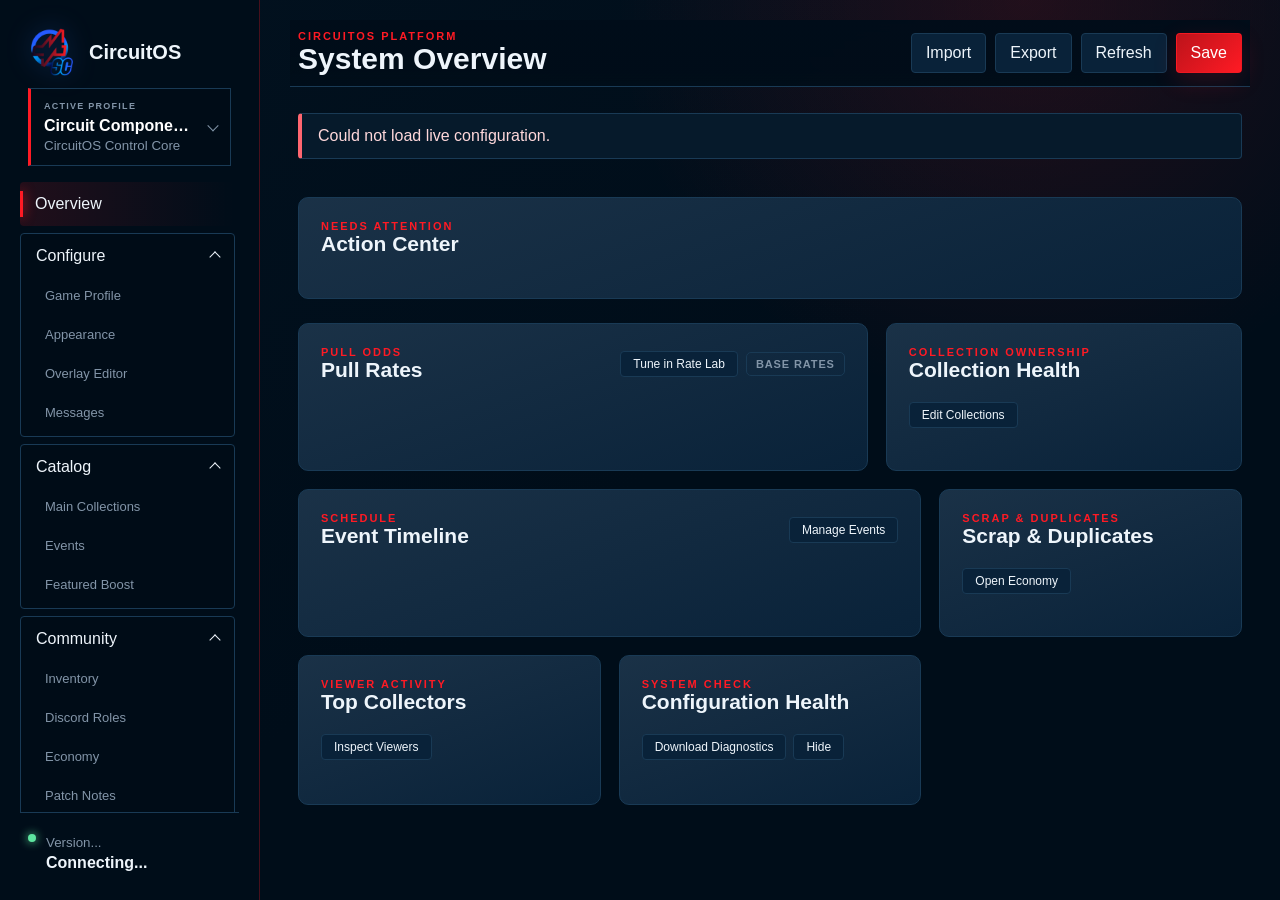
==== commit 6d920cae: "Cut 1.0.1 — audit-driven quality release A multi-specialist audit of 1.0 surfaced and fixed, across " ====
--- a/tools/admin/index.html
+++ b/tools/admin/index.html
@@ -50,7 +50,7 @@
       <section class="wizard-step" data-wizard-step="2" hidden>
         <div class="wizard-step-heading">
           <div class="panel-kicker">GAME IDENTITY</div>
-          <h2>Name the experience</h2>
+          <h2>Name your game</h2>
           <p>These names appear in the editor, your overlay, and chat. "Redemption name" is the channel-point reward viewers redeem to pull; the singular/plural just keep chat messages reading naturally.</p>
         </div>
         <div class="wizard-field-grid">
@@ -292,7 +292,7 @@
 
       <nav class="nav" aria-label="Admin sections">
         <button class="nav-button active" data-view="overview">Overview</button>
-        <details class="nav-group" id="settingsNav">
+        <details class="nav-group" id="settingsNav" open>
           <summary>Configure</summary>
           <div class="nav-group-items">
             <button class="nav-button" data-view="branding">Game Profile</button>
@@ -301,7 +301,7 @@
             <button class="nav-button" data-view="messages">Messages</button>
           </div>
         </details>
-        <details class="nav-group" id="collectionsNav">
+        <details class="nav-group" id="collectionsNav" open>
           <summary>Catalog</summary>
           <div class="nav-group-items">
             <button class="nav-button" data-view="collections">Main Collections</button>
@@ -309,7 +309,7 @@
             <button class="nav-button" data-view="boost">Featured Boost</button>
           </div>
         </details>
-        <details class="nav-group" id="viewersNav">
+        <details class="nav-group" id="viewersNav" open>
           <summary>Community</summary>
           <div class="nav-group-items">
             <button class="nav-button" data-view="viewers">Inventory</button>
@@ -319,7 +319,7 @@
           </div>
         </details>
         <button class="nav-button" data-view="twitch">Twitch</button>
-        <details class="nav-group" id="toolsNav">
+        <details class="nav-group" id="toolsNav" open>
           <summary>Tools</summary>
           <div class="nav-group-items">
             <button class="nav-button" data-view="ratelab">Rate Lab</button>
@@ -366,7 +366,7 @@
               </div>
               <span id="profileStatus" class="metric-chip"></span>
             </div>
-            <p class="profile-help">These choices shape the names and chat commands across your game — the overlay and chat replies.</p>
+            <p class="profile-help">These names and chat commands appear everywhere in your game — in the overlay and in chat replies.</p>
             <div class="profile-fields">
               <label class="field"><span>Game name</span><input id="profileGameName" type="text" maxlength="80"></label>
               <label class="field"><span>Panel nickname</span><input id="profileAdminName" type="text" maxlength="80" title="Name shown in the sidebar under your game name. Also used as the control panel title."></label>
@@ -485,7 +485,7 @@
               </div>
               <span id="twitchStatusChip" class="metric-chip">CHECKING</span>
             </div>
-            <p class="profile-help">Native Twitch is the 0.7 path: log in, verify readiness, then let CircuitOS manage rewards and redemptions without pasted C#.</p>
+            <p class="profile-help">Log in once, and CircuitOS creates and manages your channel-point reward and handles redemptions for you — no developer account, no code to paste.</p>
             <div id="twitchAccountCard" class="twitch-account-card"></div>
             <div id="twitchBotCard" class="twitch-account-card twitch-bot-card"></div>
           </article>
@@ -545,7 +545,7 @@
           <article class="panel clickable-card" data-jump-view="collections">
             <div class="panel-header">
               <div>
-                <div class="panel-kicker">CATALOG REACH</div>
+                <div class="panel-kicker">COLLECTION OWNERSHIP</div>
                 <h2 id="collectionHealthTitle">Collection Health</h2>
               </div>
               <button id="editCollectionsButton" class="button small" data-jump-view="collections">Edit Collections</button>
@@ -569,7 +569,7 @@
           <article class="panel clickable-card" data-jump-view="economy">
             <div class="panel-header">
               <div>
-                <div class="panel-kicker">ECONOMY PULSE</div>
+                <div class="panel-kicker">SCRAP &amp; DUPLICATES</div>
                 <h2 id="overviewEconomyTitle">Scrap &amp; Duplicates</h2>
               </div>
               <button class="button small" data-jump-view="economy">Open Economy</button>
@@ -611,7 +611,7 @@
           <article class="panel">
             <div class="panel-header">
               <div>
-                <div class="panel-kicker">DUPLICATE PRESSURE</div>
+                <div class="panel-kicker">UNCLAIMED SCRAP</div>
                 <h2 id="collectionEconomyTitle">Unclaimed Scrap by Collection</h2>
               </div>
             </div>
@@ -620,7 +620,7 @@
           <article class="panel">
             <div class="panel-header">
               <div>
-                <div class="panel-kicker">CIRCULATION</div>
+                <div class="panel-kicker">TOP BALANCES</div>
                 <h2 id="currencyLeaderTitle">Top Scrap Balances</h2>
               </div>
             </div>
@@ -1045,9 +1045,11 @@
               <div class="settings-about-row"><span>Data storage</span><strong id="aboutBackend">—</strong></div>
               <div class="settings-about-row"><span>Data folder</span><strong id="aboutDataFolder" class="settings-path">—</strong></div>
             </div>
-            <p class="panel-note" id="aboutUpdateNote">Updates are installed manually for now — an in-app updater is on the way.</p>
+            <p class="panel-note" id="updateStatus">Click "Check for updates" to see if a newer version is available.</p>
             <div class="settings-actions">
               <button id="openDataFolderButton" class="button secondary" type="button">Open data folder</button>
+              <button id="checkUpdatesButton" class="button secondary" type="button">Check for updates</button>
+              <button id="applyUpdateButton" class="button primary" type="button" hidden>Download &amp; Restart</button>
             </div>
           </article>
 
--- a/tools/admin/styles.css
+++ b/tools/admin/styles.css
@@ -45,7 +45,7 @@
 * { box-sizing: border-box; }
 
 html, body {
-  min-width: 1080px;
+  min-width: 960px;
   min-height: 100%;
   margin: 0;
   background:
@@ -146,7 +146,7 @@
 
 .view { display: none; }
 .view.active { display: block; }
-.stats-grid { display: grid; grid-template-columns: repeat(4, 1fr); gap: 14px; margin-bottom: 18px; }
+.stats-grid { display: grid; grid-template-columns: repeat(4, 1fr); gap: 0; margin-bottom: 18px; }
 .stat-card, .panel, .collection-card { border: 1px solid var(--hairline); background: linear-gradient(160deg, color-mix(in srgb, var(--surface-raised), #fff 7%), var(--surface-raised)); }
 .stat-card { min-height: 130px; padding: 19px 20px; border-radius: var(--radius); }
 .stat-label { color: var(--muted); font-size: 11px; font-weight: 800; letter-spacing: 0.13em; }
@@ -154,9 +154,13 @@
 .stat-detail { margin-top: 6px; color: var(--muted); font-size: 12px; }
 
 .overview-grid { display: grid; grid-template-columns: 1.6fr 1fr; gap: 18px; }
-/* Stats read as a line-divided data strip, not a row of cards. */
-.overview-stats { grid-template-columns: repeat(6, minmax(0, 1fr)); gap: 0; }
-.overview-stats .stat-card { min-height: 0; border: 0; background: none; border-radius: 0; border-left: 1px solid var(--hairline); padding: 16px 20px; }
+/* Stats read as a line-divided data strip, not a row of cards. Applied to every .stats-grid
+   (Economy/Rate Lab/Roles/Backups too), not just Overview, for a consistent no-cards look. */
+.overview-stats { grid-template-columns: repeat(6, minmax(0, 1fr)); }
+.stats-grid .stat-card { min-height: 0; border: 0; background: none; border-radius: 0; border-left: 1px solid var(--hairline); padding: 16px 20px; }
+/* First cell of each row sheds the divider + sits flush-left, keyed to the column count so a wrapped
+   second row doesn't show a stray outer-left hairline. Overview keeps its own 6/3-col :first-child. */
+.stats-grid:not(.overview-stats) .stat-card:nth-child(4n+1) { border-left: 0; padding-left: 2px; }
 .overview-stats .stat-card:first-child { border-left: 0; padding-left: 2px; }
 .overview-stats .stat-value { font-size: 30px; }
 .overview-action-panel { position: relative; z-index: 0; margin-bottom: 24px; }
@@ -167,12 +171,12 @@
 
 .rate-chart { display: grid; gap: 20px; margin-top: 24px; }
 .rate-row { display: grid; grid-template-columns: 140px 1fr 56px; align-items: center; gap: 12px; }
-/* The fill is the thumb's own box-shadow (clipped by overflow:hidden), so it is tied to the handle
-   by construction and can never drift from it — no fragile calc()-vs-native-thumb geometry. */
-.rate-slider { -webkit-appearance: none; appearance: none; width: 100%; height: 12px; border: 1px solid var(--red); border-radius: 4px; background: var(--well); overflow: hidden; cursor: ew-resize; outline: none; }
-.rate-slider::-webkit-slider-thumb { -webkit-appearance: none; appearance: none; width: 4px; height: 12px; border-radius: 1px; background: var(--text); box-shadow: -1400px 0 0 1400px var(--red); cursor: ew-resize; }
-.rate-slider::-moz-range-thumb { width: 4px; height: 12px; border: none; border-radius: 1px; background: var(--text); box-shadow: -1400px 0 0 1400px var(--red); cursor: ew-resize; }
-.rate-slider::-moz-range-progress { background: var(--red); height: 12px; }
+/* The fill is painted from the --fill ratio (0..1) that paintSlider() sets, as a hard two-stop
+   gradient on the track: it fills to exactly ratio*100% — full at the max, empty at the min —
+   instead of the thumb's box-shadow, whose native inset left the bar short of the right edge. */
+.rate-slider { -webkit-appearance: none; appearance: none; width: 100%; height: 12px; border: 1px solid var(--red); border-radius: 4px; background: linear-gradient(90deg, var(--red) calc(var(--fill, 0) * 100%), var(--well) calc(var(--fill, 0) * 100%)); overflow: hidden; cursor: ew-resize; outline: none; }
+.rate-slider::-webkit-slider-thumb { -webkit-appearance: none; appearance: none; width: 4px; height: 12px; border-radius: 1px; background: var(--text); cursor: ew-resize; }
+.rate-slider::-moz-range-thumb { width: 4px; height: 12px; border: none; border-radius: 1px; background: var(--text); cursor: ew-resize; }
 .rate-name { overflow: hidden; font-size: 13px; text-overflow: ellipsis; white-space: nowrap; }
 .rate-track { height: 8px; overflow: hidden; border: 1px solid var(--red); border-radius: 4px; background: var(--well); }
 .rate-fill { height: 100%; min-width: 2px; background: linear-gradient(90deg, var(--accent-dark), var(--red)); box-shadow: 0 0 12px color-mix(in srgb, var(--accent) 35%, transparent); }
@@ -248,12 +252,12 @@
 .parts-header { display: flex; align-items: center; justify-content: space-between; margin-top: 20px; margin-bottom: 9px; }
 .parts-list { display: grid; gap: 8px; }
 .parts-list-scroll { max-height: min(520px, 58vh); padding: 8px; overflow-y: auto; overscroll-behavior: contain; border: 1px solid var(--line); border-radius: 4px; background: var(--inset); scrollbar-width: thin; }
-.part-row { display: grid; grid-template-columns: 1fr auto; gap: 9px; align-items: center; }
+.part-row { display: grid; grid-template-columns: auto 1fr auto; gap: 9px; align-items: center; }
 .variant-list { display: grid; gap: 8px; margin-top: 4px; }
 .variant-row { display: grid; grid-template-columns: 130px 1fr 110px auto; gap: 9px; align-items: center; }
 .variant-help { margin: 2px 0 8px; color: var(--muted); font-size: 12px; }
 .tier-row { display: grid; grid-template-columns: 130px 1fr 90px auto auto; gap: 9px; align-items: center; }
-.part-row-tiered { grid-template-columns: 1fr 130px auto; }
+.part-row-tiered { grid-template-columns: auto 1fr 130px auto; }
 .bulk-assign-row { display: flex; align-items: center; gap: 8px; margin-bottom: 8px; padding: 8px 10px; background: var(--inset); border: 1px solid var(--line); border-radius: 4px; }
 .bulk-assign-label { font-size: 11px; font-weight: 700; color: var(--muted); text-transform: uppercase; letter-spacing: 0.07em; white-space: nowrap; }
 .bulk-assign-select { flex: 0 0 auto; width: auto; padding: 5px 8px; font-size: 12px; }
@@ -330,6 +334,7 @@
 .completion-tag { display: inline-block; margin-left: 8px; color: var(--green); font-size: 10px; }
 
 .role-layout { display: grid; grid-template-columns: minmax(520px, 1.35fr) minmax(360px, 0.65fr); gap: 18px; align-items: start; }
+@media (max-width: 1260px) { .role-layout { grid-template-columns: 1fr; } }
 .role-history-panel { grid-column: 1 / -1; }
 .role-award-list { display: grid; gap: 0; margin-top: 20px; }
 .role-name-list { display: grid; gap: 9px; margin-top: 20px; }
@@ -395,6 +400,7 @@
 .help-tip:hover::before, .help-tip:focus-visible::before { opacity: 1; }
 
 .patch-layout { display: grid; grid-template-columns: minmax(420px, 0.85fr) minmax(520px, 1.15fr); gap: 18px; align-items: start; }
+@media (max-width: 1320px) { .patch-layout { grid-template-columns: 1fr; } }
 .patch-field { max-width: none; }
 .patch-field textarea { resize: vertical; }
 .patch-actions { display: flex; align-items: center; gap: 12px; margin-top: 20px; }
@@ -415,6 +421,7 @@
 .backup-guide strong, .backup-guide span { display: block; }
 .backup-guide span { margin-top: 6px; color: var(--muted); font-size: 13px; line-height: 1.4; }
 .backup-layout { display: grid; grid-template-columns: minmax(340px, 0.72fr) minmax(560px, 1.28fr); gap: 18px; align-items: start; }
+@media (max-width: 1280px) { .backup-layout { grid-template-columns: 1fr; } }
 .backup-list-panel { max-height: calc(100vh - 230px); overflow: hidden; }
 .backup-subhead { margin: 18px 0 8px; color: var(--muted); font-size: 10px; font-weight: 800; letter-spacing: 0.12em; text-transform: uppercase; }
 .backup-live-files { display: grid; gap: 0; }
@@ -441,6 +448,7 @@
 .metric-chip.invalid { color: var(--danger); border-color: rgba(255,102,112,0.4); }
 
 .branding-layout { display: grid; grid-template-columns: minmax(620px, 1.25fr) minmax(360px, 0.75fr); gap: 18px; align-items: start; }
+@media (max-width: 1360px) { .branding-layout { grid-template-columns: 1fr; } }
 .profile-help { margin: 10px 0 0; }
 .profile-fields { display: grid; grid-template-columns: repeat(3, 1fr); gap: 13px; margin-top: 22px; }
 .color-grid { display: grid; gap: 16px; }
@@ -629,6 +637,8 @@
 
 @media (max-width: 1250px) {
   .stats-grid { grid-template-columns: repeat(2, 1fr); }
+  /* At 2 columns the flattened 4-up grids wrap; reset the first cell of each row so row 2 stays flush. */
+  .stats-grid:not(.overview-stats) .stat-card:nth-child(2n+1) { border-left: 0; padding-left: 2px; }
   .overview-stats { grid-template-columns: repeat(3, 1fr); }
   .overview-grid { grid-template-columns: 1fr; }
   .dashboard-grid { grid-template-columns: repeat(2, minmax(0, 1fr)); }
@@ -711,6 +721,10 @@
 .profile-card.is-active { border-left-color: var(--green); }
 .profile-card.is-live { border-left-color: var(--red); }
 .pc-badge { display: inline-block; padding: 3px 8px; border-radius: 4px; color: #000; font-size: 10px; font-weight: 800; letter-spacing: 0.1em; background: var(--green); margin-right: 6px; }
+.pc-obs-path { display: flex; align-items: center; gap: 8px; margin-top: 10px; padding: 7px 9px; border: 1px solid var(--hairline); border-radius: 4px; background: var(--well); font-size: 11px; }
+.pc-obs-path span { flex: none; color: var(--muted); font-weight: 700; letter-spacing: 0.06em; text-transform: uppercase; font-size: 9px; }
+.pc-obs-path code { flex: 1; min-width: 0; overflow: hidden; text-overflow: ellipsis; white-space: nowrap; color: var(--text); }
+.pc-obs-path .button { flex: none; padding: 3px 8px; font-size: 10px; }
 .pc-badge-live { background: var(--red); color: var(--on-accent); }
 .pc-name { margin: 10px 0 4px; font-size: 17px; font-weight: 700; }
 .pc-status { margin-bottom: 6px; color: var(--text); font-size: 12px; font-weight: 600; }
@@ -762,6 +776,7 @@
 .twitch-reward-actions { display: flex; flex-wrap: wrap; gap: 7px; justify-content: flex-end; }
 .twitch-empty-state { display: grid; gap: 6px; padding: 22px; border: 1px dashed var(--line); border-radius: 4px; color: var(--muted); text-align: center; background: var(--inset); }
 .twitch-empty-state strong { color: var(--text); }
+.twitch-empty-state .button { justify-self: center; margin-top: 4px; }
 .metric-chip.valid { color: var(--green); border-color: rgba(94,229,160,0.35); }
 .metric-chip.warning { color: var(--amber); border-color: rgba(255,200,87,0.38); }
 .health-item.good { border-left-color: var(--green); }
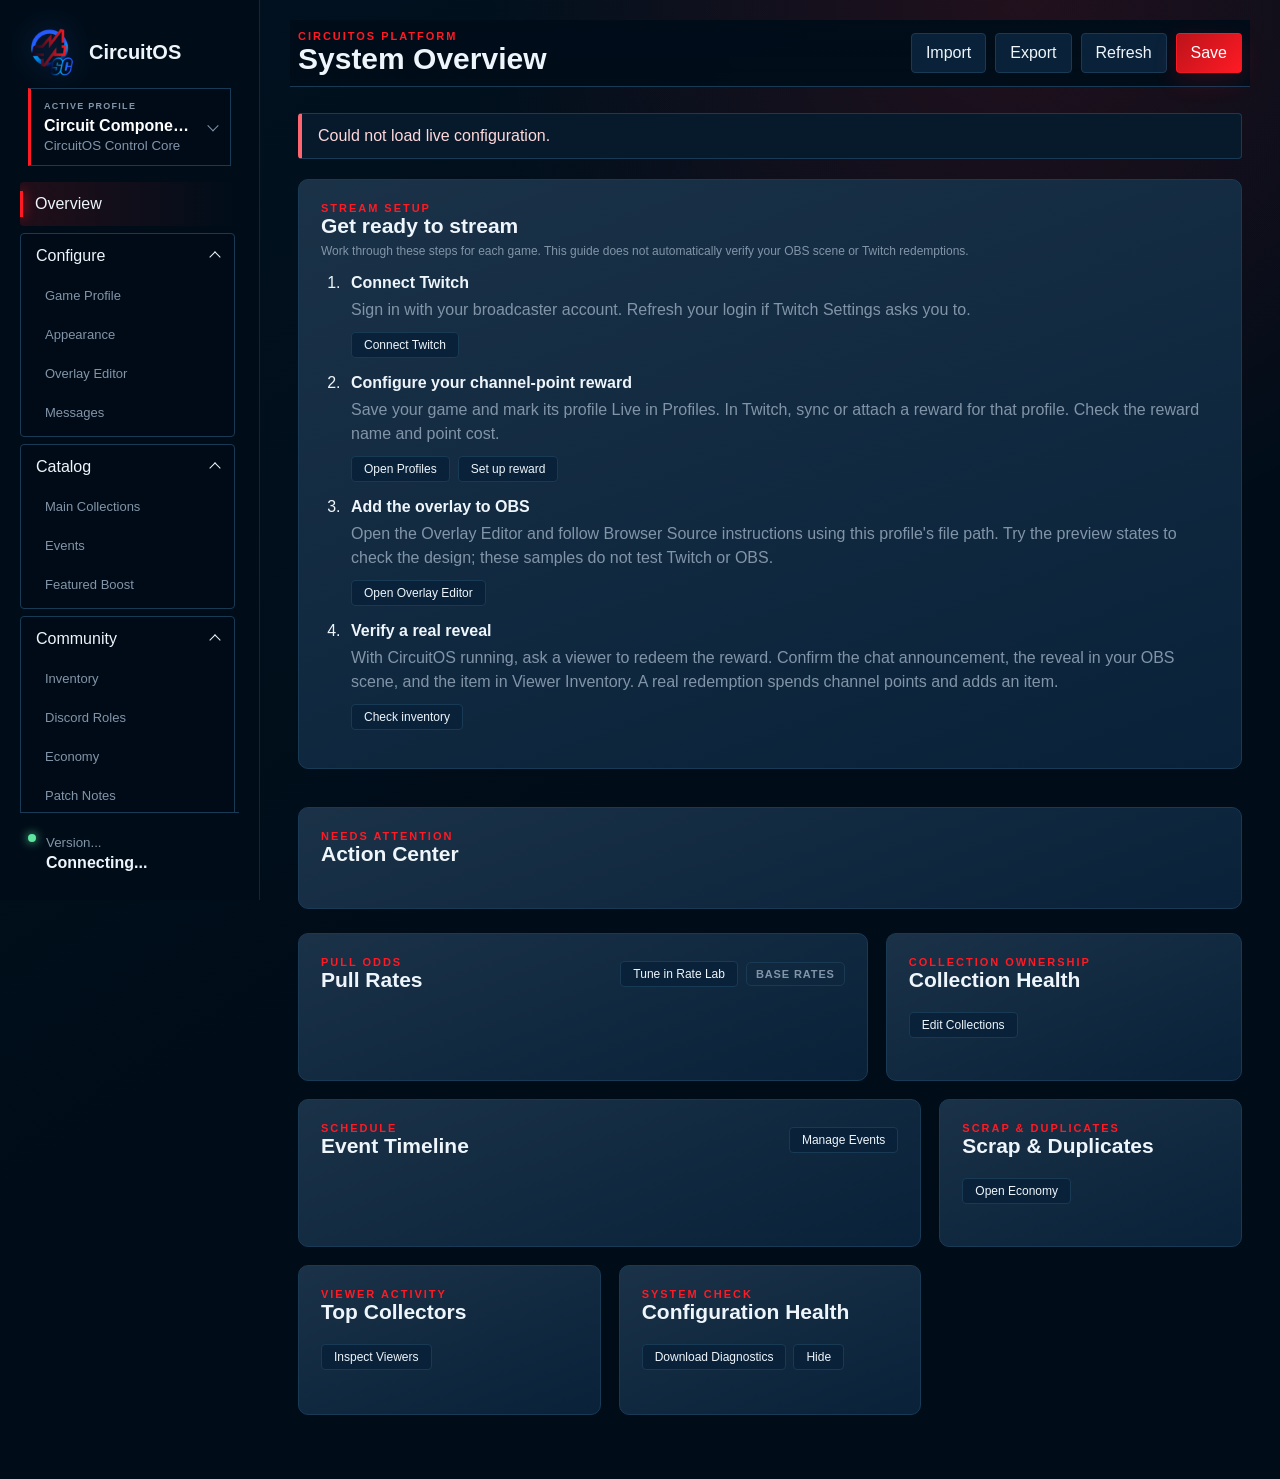
==== commit 160004f5: "Add stream setup guide and demo kit for 1.0.3" ====
--- a/tools/admin/index.html
+++ b/tools/admin/index.html
@@ -14,7 +14,7 @@
         <div>
           <div class="brand-kicker">CIRCUITOS FIRST RUN</div>
           <h1 id="wizardTitle">Build Your Collection Game</h1>
-          <p>Start blank or use the Circuit Components starter. Once setup is done, connect Twitch and you're live.</p>
+          <p>Start blank or use the Circuit Components starter. Then follow the stream setup guide to connect Twitch, configure your reward, and check the overlay.</p>
         </div>
       </header>
 
@@ -497,7 +497,7 @@
                 <h2>Twitch Tools</h2>
               </div>
             </div>
-            <p class="profile-help">Keep the Twitch page focused on things you can do: rewards, native mode, and fallback setup.</p>
+            <p class="profile-help">Connect your channel and manage its rewards. Channel-point rewards must be available on your Twitch account.</p>
             <div id="twitchUtilityList" class="twitch-utility-grid"></div>
           </article>
 
@@ -508,13 +508,24 @@
                 <h2>Reward Management</h2>
               </div>
             </div>
-            <p class="profile-help">Create, review, and eventually edit or remove the channel-point rewards CircuitOS manages for live profiles.</p>
+            <p class="profile-help">Create, review, edit, or remove rewards for Live profiles. Attached rewards created outside CircuitOS are managed in Twitch.</p>
             <div id="twitchRewardList" class="twitch-reward-list"></div>
           </article>
         </div>
       </section>
 
       <section id="overviewView" class="view active">
+        <article class="panel stream-setup-panel" aria-labelledby="streamSetupTitle">
+          <div class="panel-kicker">STREAM SETUP</div>
+          <h2 id="streamSetupTitle">Get ready to stream</h2>
+          <p class="panel-note">Work through these steps for each game. This guide does not automatically verify your OBS scene or Twitch redemptions.</p>
+          <ol class="stream-setup-list">
+            <li><div><strong>Connect Twitch</strong><p>Sign in with your broadcaster account. Refresh your login if Twitch Settings asks you to.</p></div><button type="button" class="button secondary small" data-jump-view="twitch">Connect Twitch</button></li>
+            <li><div><strong>Configure your channel-point reward</strong><p>Save your game and mark its profile Live in Profiles. In Twitch, sync or attach a reward for that profile. Check the reward name and point cost.</p></div><div class="stream-setup-actions"><button type="button" class="button secondary small" data-jump-view="profiles">Open Profiles</button><button type="button" class="button secondary small" data-jump-view="twitch">Set up reward</button></div></li>
+            <li><div><strong>Add the overlay to OBS</strong><p>Open the Overlay Editor and follow Browser Source instructions using this profile's file path. Try the preview states to check the design; these samples do not test Twitch or OBS.</p></div><button type="button" class="button secondary small" data-jump-view="overlay">Open Overlay Editor</button></li>
+            <li><div><strong>Verify a real reveal</strong><p>With CircuitOS running, ask a viewer to redeem the reward. Confirm the chat announcement, the reveal in your OBS scene, and the item in Viewer Inventory. A real redemption spends channel points and adds an item.</p></div><button type="button" class="button secondary small" data-jump-view="viewers">Check inventory</button></li>
+          </ol>
+        </article>
         <div id="stats" class="stats-grid overview-stats"></div>
 
         <article class="panel overview-action-panel">
@@ -1086,4 +1097,3 @@
   <script src="app.js"></script>
 </body>
 </html>
-
--- a/tools/admin/styles.css
+++ b/tools/admin/styles.css
@@ -788,4 +788,9 @@
 }
 
 
-
+/* A persistent guide: completion is checked by the streamer, not inferred from previews. */
+.stream-setup-panel { margin-bottom: 20px; }
+.stream-setup-list { display: grid; gap: 16px; padding-left: 24px; }
+.stream-setup-list li { padding-left: 6px; }
+.stream-setup-list p { color: var(--muted); margin: 6px 0 10px; line-height: 1.5; }
+.stream-setup-actions { display: flex; flex-wrap: wrap; gap: 8px; }
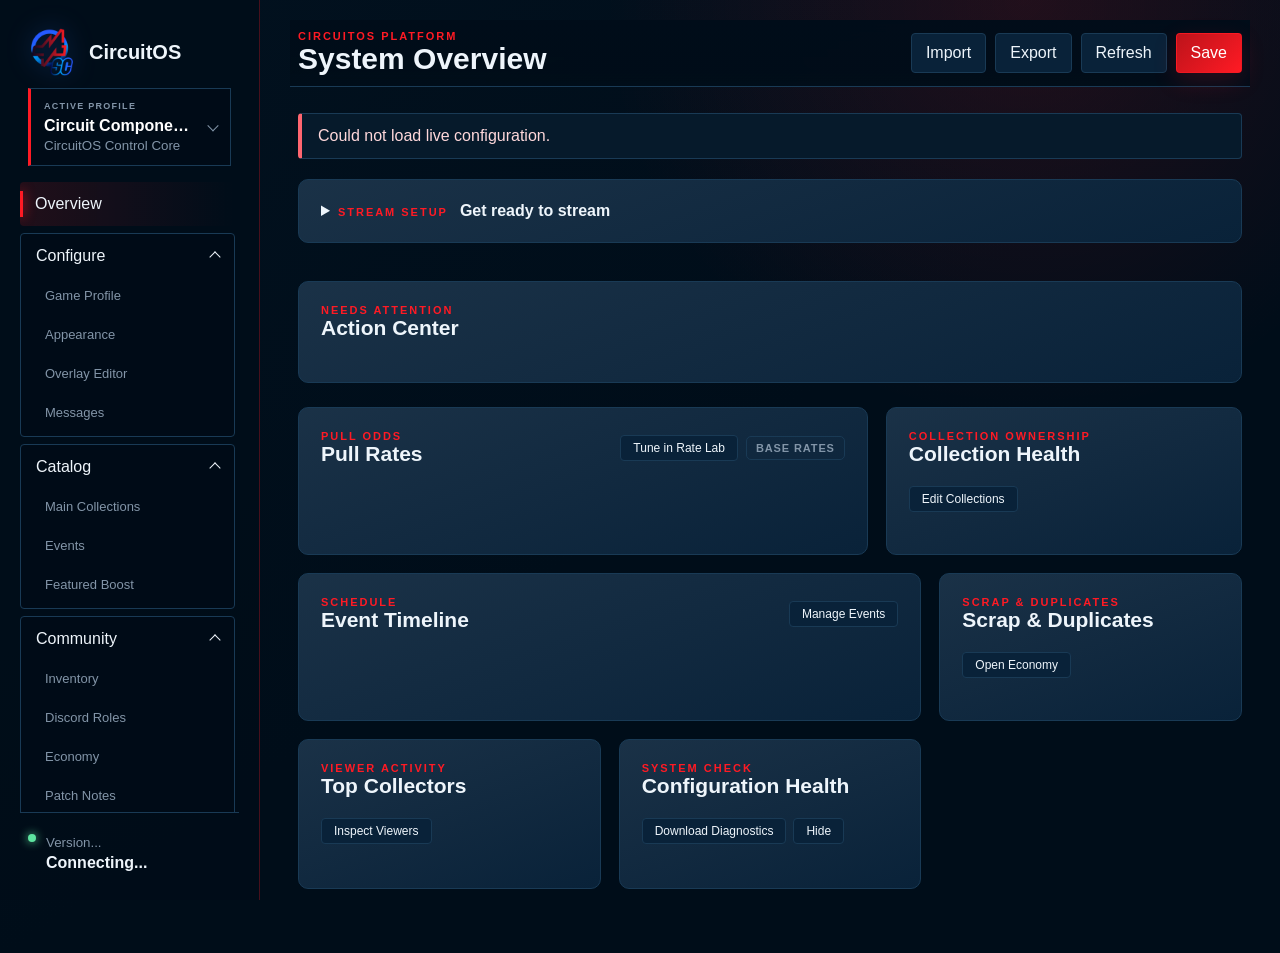
==== commit 4accd797: "Remember collapsed stream setup guide preference" ====
--- a/tools/admin/index.html
+++ b/tools/admin/index.html
@@ -515,9 +515,8 @@
       </section>
 
       <section id="overviewView" class="view active">
-        <article class="panel stream-setup-panel" aria-labelledby="streamSetupTitle">
-          <div class="panel-kicker">STREAM SETUP</div>
-          <h2 id="streamSetupTitle">Get ready to stream</h2>
+        <details id="streamSetupGuide" class="panel stream-setup-panel">
+          <summary><span class="panel-kicker">STREAM SETUP</span><span id="streamSetupTitle">Get ready to stream</span></summary>
           <p class="panel-note">Work through these steps for each game. This guide does not automatically verify your OBS scene or Twitch redemptions.</p>
           <ol class="stream-setup-list">
             <li><div><strong>Connect Twitch</strong><p>Sign in with your broadcaster account. Refresh your login if Twitch Settings asks you to.</p></div><button type="button" class="button secondary small" data-jump-view="twitch">Connect Twitch</button></li>
@@ -525,7 +524,7 @@
             <li><div><strong>Add the overlay to OBS</strong><p>Open the Overlay Editor and follow Browser Source instructions using this profile's file path. Try the preview states to check the design; these samples do not test Twitch or OBS.</p></div><button type="button" class="button secondary small" data-jump-view="overlay">Open Overlay Editor</button></li>
             <li><div><strong>Verify a real reveal</strong><p>With CircuitOS running, ask a viewer to redeem the reward. Confirm the chat announcement, the reveal in your OBS scene, and the item in Viewer Inventory. A real redemption spends channel points and adds an item.</p></div><button type="button" class="button secondary small" data-jump-view="viewers">Check inventory</button></li>
           </ol>
-        </article>
+        </details>
         <div id="stats" class="stats-grid overview-stats"></div>
 
         <article class="panel overview-action-panel">
--- a/tools/admin/styles.css
+++ b/tools/admin/styles.css
@@ -174,7 +174,7 @@
 /* The fill is painted from the --fill ratio (0..1) that paintSlider() sets, as a hard two-stop
    gradient on the track: it fills to exactly ratio*100% — full at the max, empty at the min —
    instead of the thumb's box-shadow, whose native inset left the bar short of the right edge. */
-.rate-slider { -webkit-appearance: none; appearance: none; width: 100%; height: 12px; border: 1px solid var(--red); border-radius: 4px; background: linear-gradient(90deg, var(--red) calc(var(--fill, 0) * 100%), var(--well) calc(var(--fill, 0) * 100%)); overflow: hidden; cursor: ew-resize; outline: none; }
+.rate-slider { -webkit-appearance: none; appearance: none; width: 100%; height: 22px; padding: 0; border: 1px solid var(--red); border-radius: 4px; background: linear-gradient(90deg, var(--red) calc(var(--fill, 0) * 100%), var(--well) calc(var(--fill, 0) * 100%)); overflow: hidden; cursor: ew-resize; outline: none; }
 .rate-slider::-webkit-slider-thumb { -webkit-appearance: none; appearance: none; width: 4px; height: 12px; border-radius: 1px; background: var(--text); cursor: ew-resize; }
 .rate-slider::-moz-range-thumb { width: 4px; height: 12px; border: none; border-radius: 1px; background: var(--text); cursor: ew-resize; }
 .rate-name { overflow: hidden; font-size: 13px; text-overflow: ellipsis; white-space: nowrap; }
@@ -790,6 +790,11 @@
 
 /* A persistent guide: completion is checked by the streamer, not inferred from previews. */
 .stream-setup-panel { margin-bottom: 20px; }
+.stream-setup-panel > summary { cursor: pointer; }
+.stream-setup-panel > summary .panel-kicker { display: inline; margin-right: 12px; }
+.stream-setup-panel > summary #streamSetupTitle { font-weight: 700; }
+.stream-setup-panel > summary:focus-visible { outline: 2px solid var(--accent); outline-offset: 6px; }
+.stream-setup-panel[open] > summary { margin-bottom: 16px; }
 .stream-setup-list { display: grid; gap: 16px; padding-left: 24px; }
 .stream-setup-list li { padding-left: 6px; }
 .stream-setup-list p { color: var(--muted); margin: 6px 0 10px; line-height: 1.5; }
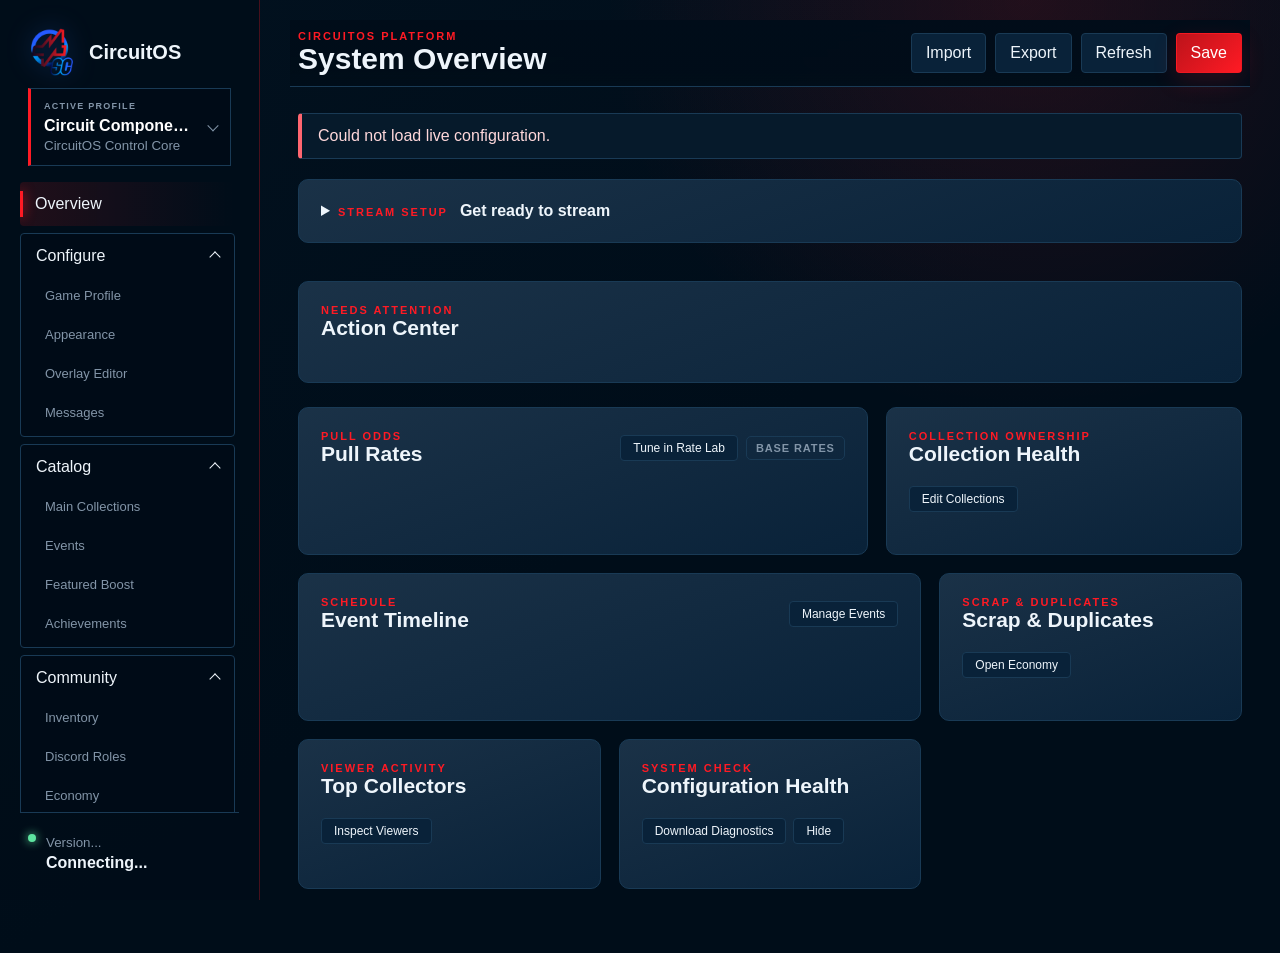
==== commit da24bf8d: "Add achievements, historical awards and configurable rewards" ====
--- a/tools/admin/index.html
+++ b/tools/admin/index.html
@@ -307,6 +307,7 @@
             <button class="nav-button" data-view="collections">Main Collections</button>
             <button class="nav-button" data-view="events">Events</button>
             <button class="nav-button" data-view="boost">Featured Boost</button>
+            <button class="nav-button" data-view="achievements">Achievements</button>
           </div>
         </details>
         <details class="nav-group" id="viewersNav" open>
@@ -636,6 +637,20 @@
             </div>
             <div id="scrapLeaders" class="leader-list"></div>
           </article>
+        </div>
+      </section>
+
+      <section id="achievementsView" class="view">
+        <div class="panel">
+          <div class="panel-header"><div><div class="panel-kicker">VIEWER MILESTONES</div><h2>Achievements</h2></div><button id="saveAchievementsButton" class="button primary" type="button">Save Achievements</button></div>
+          <p class="profile-help">Celebrate progress with collection badges and custom goals. Each achievement and its reward can be earned once per viewer. Editing or disabling a goal does not remove existing awards or pay a reward again. Keep saved IDs stable.</p>
+          <p class="profile-help">Saving goals also checks existing viewers. Eligible historical awards credit their configured rewards once, silently, without chat or overlay announcements. Their original earning dates are unknown. Lifetime pulls count only from the start of tracking.</p>
+          <div id="achievementStatus" class="notice" role="status"></div>
+          <div id="achievementBackfillErrors" class="notice error" role="status" hidden></div>
+          <button id="retryAchievementBackfillButton" class="button secondary small" type="button" hidden>Retry historical awards for all profiles</button>
+          <div id="achievementSettings" class="achievement-settings"></div>
+          <div class="section-toolbar"><h3>Custom achievements</h3><button id="addAchievementButton" class="button secondary" type="button">Add Achievement</button></div>
+          <div id="achievementDefinitions" class="achievement-definitions"></div>
         </div>
       </section>
 
@@ -937,6 +952,7 @@
                 <button class="button secondary small" data-preview-state="rare" type="button">Rare</button>
                 <button class="button secondary small" data-preview-state="complete" type="button">Complete</button>
                 <button class="button secondary small" data-preview-state="duplicate" type="button">Duplicate</button>
+                <button class="button secondary small" data-preview-state="achievement" type="button">Achievement</button>
               </div>
             </div>
             <div class="overlay-preview-wrap">
--- a/tools/admin/styles.css
+++ b/tools/admin/styles.css
@@ -181,6 +181,23 @@
 .rate-track { height: 8px; overflow: hidden; border: 1px solid var(--red); border-radius: 4px; background: var(--well); }
 .rate-fill { height: 100%; min-width: 2px; background: linear-gradient(90deg, var(--accent-dark), var(--red)); box-shadow: 0 0 12px color-mix(in srgb, var(--accent) 35%, transparent); }
 .rate-number { color: var(--muted); font-variant-numeric: tabular-nums; text-align: right; }
+.achievement-settings { display: grid; gap: 14px; grid-template-columns: repeat(auto-fit, minmax(240px, 1fr)); margin: 24px 0; }
+.achievement-toggle { display: flex; align-items: center; justify-content: space-between; gap: 14px; color: var(--text); }
+.achievement-toggle input { width: auto; }
+.achievement-definitions { display: grid; gap: 18px; margin-top: 16px; }
+.achievement-definition { min-width: 0; border: 1px solid var(--line); border-radius: 8px; padding: 18px; }
+.achievement-definition legend { padding: 0 8px; color: var(--text); font-weight: 700; }
+.achievement-field-grid { display: grid; gap: 14px; grid-template-columns: repeat(auto-fit, minmax(200px, 1fr)); margin-bottom: 16px; }
+.achievement-field-grid input[readonly] { color: var(--muted); }
+.viewer-achievements { margin: 20px 0; container-type: inline-size; }
+.viewer-achievements > summary { cursor: pointer; color: var(--text); font-weight: 700; padding: 12px 0; }
+.viewer-achievements > summary:focus-visible { outline: 2px solid var(--accent); outline-offset: 4px; }
+.viewer-achievement-grid { display: grid; grid-template-columns: minmax(0, 1fr); gap: 10px; }
+@container (min-width: 580px) { .viewer-achievement-grid { grid-template-columns: repeat(2, minmax(0, 1fr)); } }
+.viewer-achievement { display: grid; gap: 6px; padding: 12px; border: 1px solid var(--line); border-radius: 6px; }
+.viewer-achievement.earned { border-left: 3px solid var(--accent); }
+.viewer-achievement p { margin: 0; }
+.viewer-achievement small { color: var(--muted); }
 .health-list { display: grid; gap: 10px; margin-top: 22px; }
 .health-item { display: flex; gap: 10px; padding: 8px 2px; color: var(--muted); }
 .health-item::before { content: ""; flex: 0 0 auto; width: 7px; height: 7px; margin-top: 5px; border-radius: 50%; background: var(--green); }
